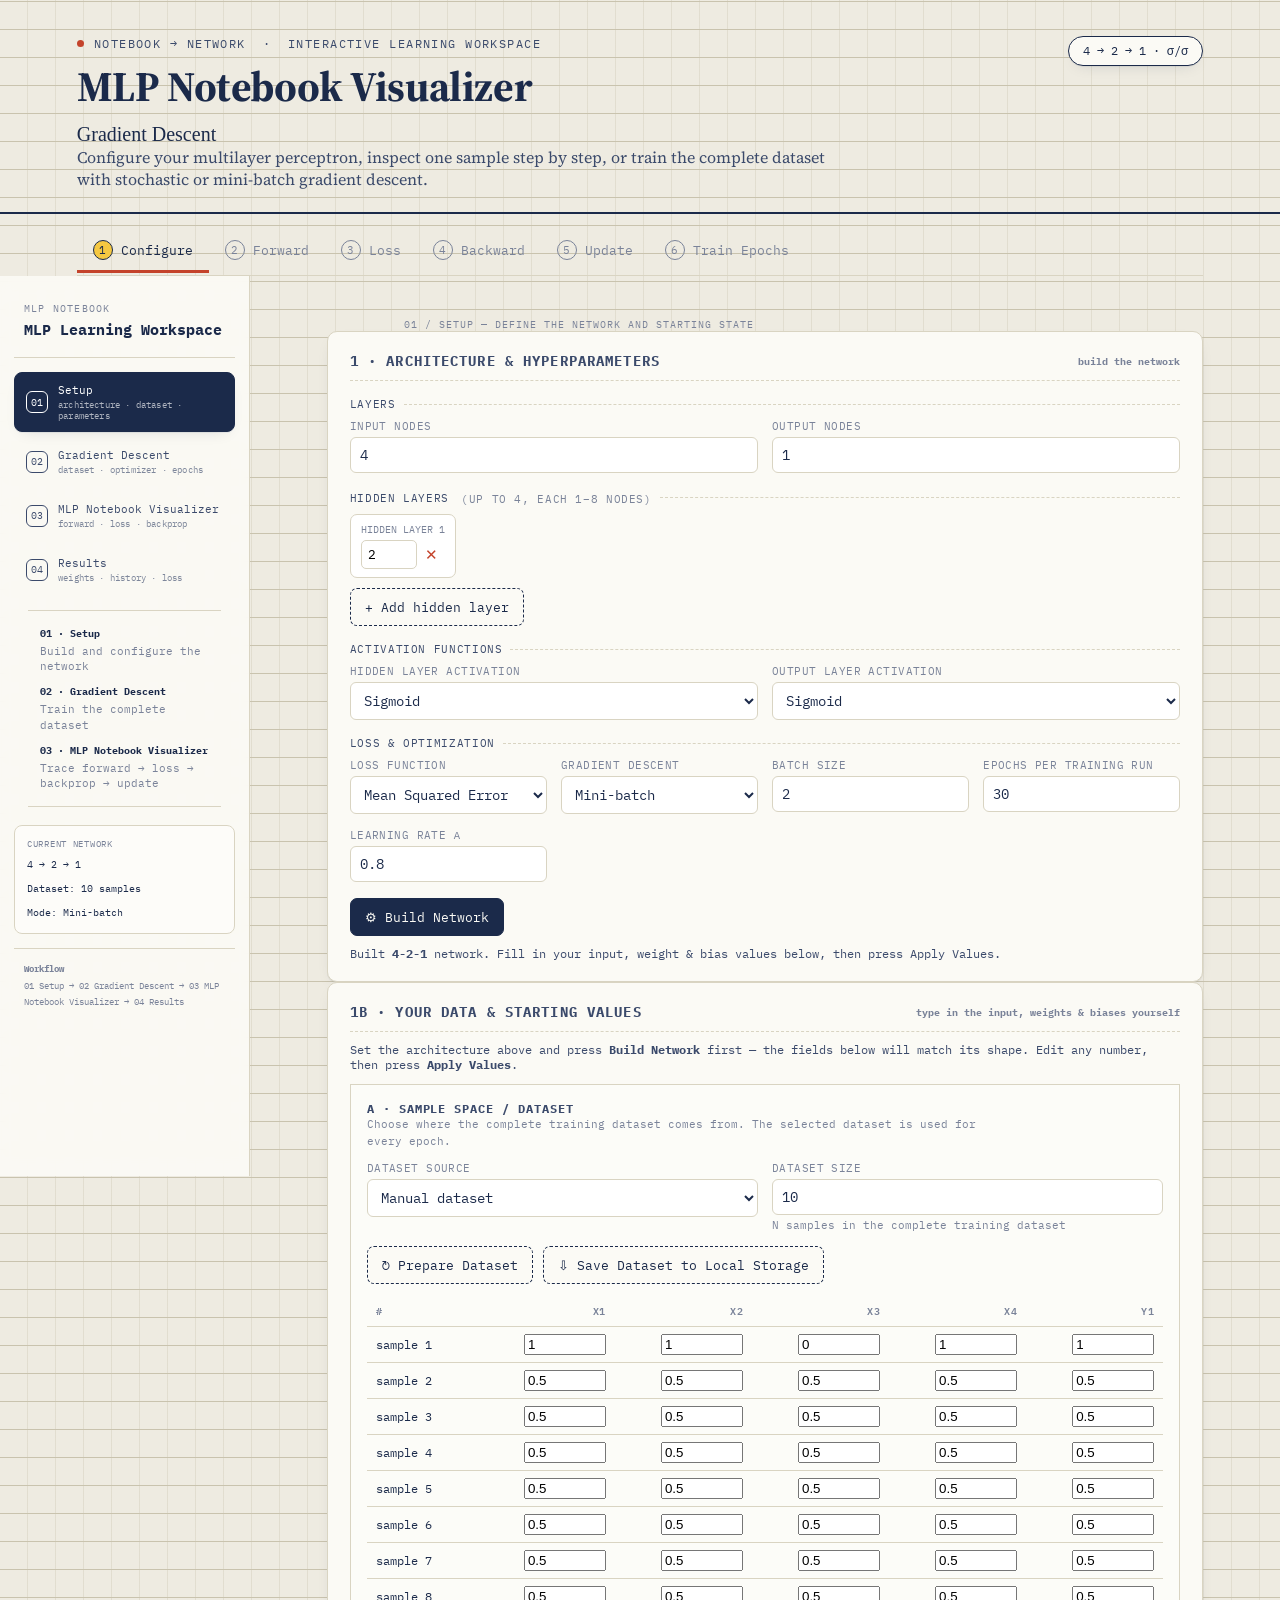
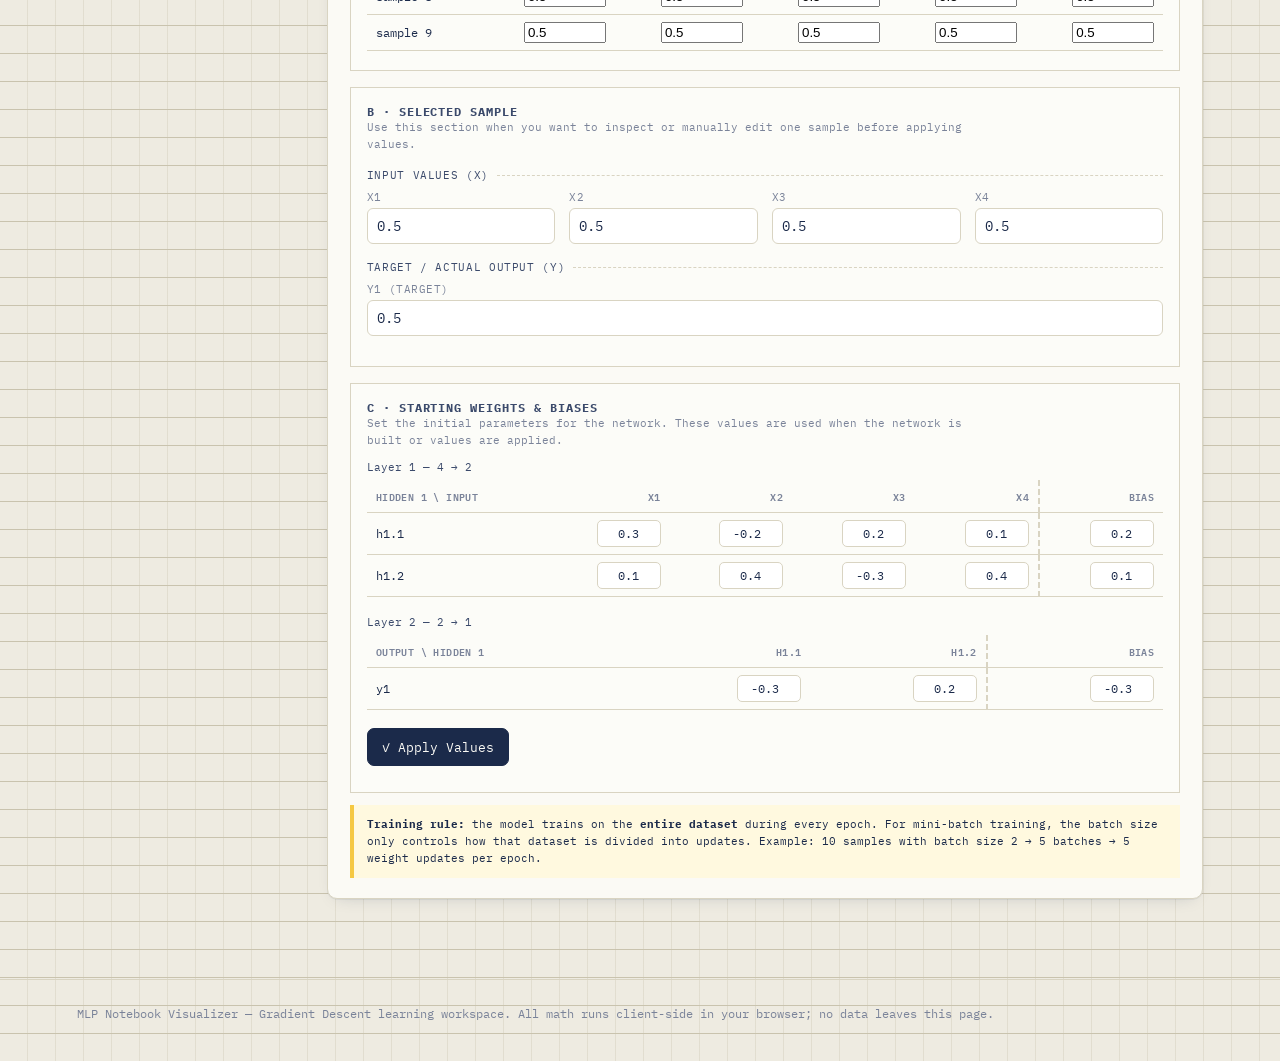
==== mlp_notebook_visualizer.html @ 07ab2605 "first commit" ====
<!DOCTYPE html>
<html lang="en">
<head>
<meta charset="UTF-8">
<meta name="viewport" content="width=device-width, initial-scale=1.0">
<title>MLP Notebook — Configurable Network Trainer</title>
<link rel="preconnect" href="https://fonts.googleapis.com">
<link href="https://fonts.googleapis.com/css2?family=IBM+Plex+Mono:wght@400;500;600;700&family=Source+Serif+4:opsz,wght@8..60,400;8..60,600;8..60,700&display=swap" rel="stylesheet">
<style>
  :root{
    --paper:#eeebe1;
    --paper-line:#c9c3ae;
    --ink:#1b2a4a;
    --ink-soft:#3b4a6b;
    --ink-faint:#7a8399;
    --card:#fbfaf5;
    --card-edge:#d9d4c2;
    --highlight:#f5c842;
    --highlight-ink:#4a3a08;
    --rust:#c4432b;
    --sage:#3f7455;
    --rule:#8fa3c7;
    --shadow: 0 1px 0 rgba(27,42,74,0.06), 0 6px 16px -10px rgba(27,42,74,0.25);
  }
  *{box-sizing:border-box;}
  /* ===== Organized workflow layout ===== */
  .workflow-block{border:1px solid var(--card-edge);background:rgba(255,255,255,.28);padding:16px;margin-top:16px;}
  .workflow-block:first-of-type{margin-top:12px;}
  .workflow-head{display:flex;align-items:flex-start;justify-content:space-between;gap:16px;margin-bottom:12px;}
  .workflow-title{font-family:'IBM Plex Mono',monospace;font-size:12px;font-weight:700;letter-spacing:.08em;text-transform:uppercase;color:var(--ink-soft);}
  .workflow-note{font-family:'IBM Plex Mono',monospace;font-size:11px;color:var(--ink-faint);line-height:1.5;max-width:620px;}
  .workflow-actions{display:flex;flex-wrap:wrap;gap:10px;align-items:center;margin-top:12px;}
  .dataset-summary{display:grid;grid-template-columns:repeat(3,minmax(0,1fr));gap:10px;margin-top:12px;}
  .dataset-stat{border:1px solid var(--card-edge);background:var(--card);padding:10px 12px;}
  .dataset-stat .label{font-family:'IBM Plex Mono',monospace;font-size:10px;text-transform:uppercase;letter-spacing:.06em;color:var(--ink-faint);}
  .dataset-stat .value{font-family:'IBM Plex Mono',monospace;font-size:15px;font-weight:700;margin-top:3px;}
  .training-callout{border-left:4px solid var(--highlight);background:#fff9df;padding:11px 13px;margin-top:12px;font-family:'IBM Plex Mono',monospace;font-size:11px;line-height:1.55;}
  .training-callout b{color:var(--ink);}
  .section-divider{height:1px;background:var(--card-edge);margin:16px 0;}
  /* ===== Senior workspace / sidebar navigation ===== */
  .app-shell{display:grid;grid-template-columns:250px minmax(0,1fr);min-height:calc(100vh - 150px);}
  .sidebar{position:sticky;top:0;height:100vh;max-height:100vh;overflow:auto;border-right:1px solid var(--card-edge);background:rgba(251,250,245,.94);backdrop-filter:blur(8px);padding:22px 14px;z-index:20;}
  .sidebar-brand{padding:4px 10px 18px;border-bottom:1px solid var(--card-edge);margin-bottom:14px;}
  .sidebar-brand .kicker{font-family:'IBM Plex Mono',monospace;font-size:10px;letter-spacing:.12em;text-transform:uppercase;color:var(--ink-faint);}
  .sidebar-brand strong{display:block;font-family:'IBM Plex Mono',monospace;font-size:15px;margin-top:5px;}
  .side-nav{display:flex;flex-direction:column;gap:5px;}
  .side-nav button{appearance:none;border:1px solid transparent;background:transparent;color:var(--ink-soft);width:100%;text-align:left;padding:10px 11px;border-radius:8px;cursor:pointer;font-family:'IBM Plex Mono',monospace;font-size:11px;display:flex;align-items:center;gap:10px;transition:.18s ease;}
  .side-nav button:hover{background:rgba(27,42,74,.05);color:var(--ink);}
  .side-nav button.active{background:var(--ink);color:#fff;border-color:var(--ink);box-shadow:var(--shadow);}
  .side-nav .nav-num{width:22px;height:22px;border:1px solid currentColor;border-radius:6px;display:grid;place-items:center;font-size:10px;flex:0 0 auto;}
  .side-nav .nav-copy{display:flex;flex-direction:column;gap:2px;}
  .side-nav .nav-copy small{font-size:9px;opacity:.65;letter-spacing:.02em;}
  .sidebar-status{margin-top:18px;padding:12px;border:1px solid var(--card-edge);background:rgba(255,255,255,.45);border-radius:8px;}
  .sidebar-status .status-title{font-family:'IBM Plex Mono',monospace;font-size:9px;text-transform:uppercase;letter-spacing:.08em;color:var(--ink-faint);}
  .sidebar-status .status-value{font-family:'IBM Plex Mono',monospace;font-size:10px;margin-top:8px;line-height:1.6;}
  .sidebar-flow{margin-top:14px;padding:12px 10px;border-top:1px solid var(--card-edge);font-family:'IBM Plex Mono',monospace;font-size:9px;line-height:1.8;color:var(--ink-faint);}
  .workspace{min-width:0;}
  .workspace main{max-width:none;}
  .view-panel{display:none;}
  .view-panel.active{display:block;}
  .view-title{padding:18px 6vw 0;font-family:'IBM Plex Mono',monospace;color:var(--ink-faint);font-size:10px;text-transform:uppercase;letter-spacing:.1em;}
  .mobile-nav{display:none;}
  @media(max-width:900px){
    .app-shell{display:block;min-height:0;}
    .sidebar{display:none;}
    .mobile-nav{display:flex;position:sticky;top:0;z-index:30;overflow-x:auto;gap:6px;padding:8px 12px;background:rgba(251,250,245,.96);border-bottom:1px solid var(--card-edge);backdrop-filter:blur(8px);}
    .mobile-nav button{white-space:nowrap;border:1px solid var(--card-edge);background:var(--card);padding:8px 11px;border-radius:999px;font-family:'IBM Plex Mono',monospace;font-size:10px;color:var(--ink-soft);}
    .mobile-nav button.active{background:var(--ink);color:#fff;border-color:var(--ink);}
  }
  @media(max-width:720px){.dataset-summary{grid-template-columns:1fr}.workflow-head{display:block}.workflow-note{margin-top:5px}}


  html,body{margin:0;padding:0;}
  body{
    background-color:var(--paper);
    background-image:
      repeating-linear-gradient(0deg, transparent, transparent 27px, var(--paper-line) 27px, var(--paper-line) 28px),
      repeating-linear-gradient(90deg, transparent, transparent 27px, rgba(201,195,174,0.35) 27px, rgba(201,195,174,0.35) 28px);
    color:var(--ink);
    font-family:'Source Serif 4', Georgia, serif;
    -webkit-font-smoothing:antialiased;
  }
  .mono{font-family:'IBM Plex Mono', ui-monospace, monospace;}
  a{color:inherit;}

  header.top{
    padding:36px 6vw 22px;
    border-bottom:2px solid var(--ink);
    position:relative;
  }
  header.top .eyebrow{
    font-family:'IBM Plex Mono', monospace;
    font-size:12px;
    letter-spacing:.12em;
    text-transform:uppercase;
    color:var(--ink-soft);
    display:flex; align-items:center; gap:10px;
  }
  header.top .eyebrow .dot{width:7px;height:7px;border-radius:50%;background:var(--rust);display:inline-block;}
  header.top h1{
    font-size:clamp(26px, 3.6vw, 42px);
    margin:6px 0 8px;
    font-weight:700;
    letter-spacing:-0.01em;
  }
  header.top h1 .arrow-anim{color:var(--rust);}
  header.top p.sub{
    margin:0; color:var(--ink-soft); font-size:16px; max-width:760px;
  }
  header.top .arch-tag{
    position:absolute; right:6vw; top:36px;
    font-family:'IBM Plex Mono', monospace;
    font-size:12px; color:var(--ink);
    background:var(--card);
    border:1.5px solid var(--ink);
    border-radius:999px;
    padding:6px 14px;
    box-shadow:var(--shadow);
  }
  @media (max-width: 900px){ header.top .arch-tag{ position:static; display:inline-block; margin-top:14px;} }

  .steps-wrap{ padding:16px 6vw 0; }
  .steps{
    display:flex; overflow-x:auto; gap:0; border-bottom:1px solid var(--card-edge);
    padding-bottom:2px;
  }
  .step{
    flex:0 0 auto;
    display:flex; align-items:center; gap:8px;
    padding:10px 16px;
    font-family:'IBM Plex Mono', monospace;
    font-size:12.5px; color:var(--ink-faint);
    border-bottom:3px solid transparent;
    white-space:nowrap;
    transition:all .25s ease;
  }
  .step .num{
    width:20px;height:20px;border-radius:50%;
    border:1.5px solid var(--ink-faint);
    display:flex;align-items:center;justify-content:center;
    font-size:11px;
  }
  .step.active{ color:var(--ink); border-bottom-color:var(--rust); }
  .step.active .num{ background:var(--highlight); border-color:var(--ink); color:var(--ink); }
  .step.done{ color:var(--sage); }
  .step.done .num{ border-color:var(--sage); color:var(--sage); }

  main{ padding:24px 6vw 80px; display:grid; gap:22px; }
  .row{ display:grid; gap:22px; }
  .row.cols-3{ grid-template-columns: 1.15fr 1fr 0.85fr; }
  .row.cols-2{ grid-template-columns: 1.3fr 1fr; }
  @media (max-width: 1100px){
    .row.cols-3, .row.cols-2{ grid-template-columns: 1fr; }
  }

  .card{
    background:var(--card);
    border:1px solid var(--card-edge);
    border-radius:10px;
    box-shadow:var(--shadow);
    padding:20px 22px;
  }
  .card h2{
    font-size:14px; margin:0 0 14px;
    text-transform:uppercase; letter-spacing:.08em;
    font-family:'IBM Plex Mono', monospace; color:var(--ink-soft);
    display:flex; align-items:center; justify-content:space-between;
    border-bottom:1px dashed var(--card-edge);
    padding-bottom:10px;
  }
  .card h2 .tag{ font-size:10px; color:var(--ink-faint); text-transform:none; letter-spacing:0;}

  .dash-grid{ display:grid; grid-template-columns:repeat(auto-fit,minmax(120px,1fr)); gap:14px; }
  .dash-cell{
    border:1px solid var(--card-edge); border-radius:8px; padding:12px 14px; background:#fff;
  }
  .dash-cell .label{ font-family:'IBM Plex Mono',monospace; font-size:10.5px; color:var(--ink-faint); text-transform:uppercase; letter-spacing:.06em;}
  .dash-cell .value{ font-family:'IBM Plex Mono',monospace; font-size:22px; font-weight:600; margin-top:4px; color:var(--ink); }
  .dash-cell.loss .value{ color:var(--rust); }
  .dash-cell.step .value{ color:var(--sage); }

  .controls{ display:flex; flex-wrap:wrap; gap:10px; align-items:center; }
  .inspect-controls{ display:grid; grid-template-columns:minmax(150px,1fr) repeat(4,minmax(0,auto)); gap:10px; align-items:end; }
  .inspect-control-group{ display:flex; flex-wrap:wrap; gap:8px; align-items:center; padding-top:4px; }
  .inspect-control-group.primary-actions{ border-top:1px solid var(--card-edge); margin-top:14px; padding-top:14px; }
  .inspect-control-group .action-separator{ width:1px; height:28px; background:var(--card-edge); margin:0 2px; }
  .inspect-control-group button{ min-height:40px; white-space:nowrap; }
  .inspect-control-group .next-action{ min-width:128px; }
  .inspect-control-group .full-action{ min-width:176px; }
  .inspect-control-group .reset-action{ min-width:96px; }
  .inspect-stage-note{ margin-top:10px; font-family:'IBM Plex Mono',monospace; font-size:10.5px; color:var(--ink-faint); line-height:1.6; }
  @media(max-width:900px){ .inspect-controls{grid-template-columns:1fr 1fr;} .inspect-controls .sample-field{grid-column:1/-1;} }
  @media(max-width:560px){ .inspect-controls{grid-template-columns:1fr;} .inspect-control-group{display:grid;grid-template-columns:1fr 1fr;width:100%;} .inspect-control-group .action-separator{display:none;} .inspect-control-group button{width:100%;} }
  button{
    font-family:'IBM Plex Mono', monospace;
    font-size:12.5px;
    padding:10px 14px;
    border-radius:7px;
    border:1.5px solid var(--ink);
    background:var(--card);
    color:var(--ink);
    cursor:pointer;
    transition: transform .12s ease, background .12s ease;
  }
  button:hover{ background:var(--ink); color:var(--card); }
  button:active{ transform:scale(0.96); }
  button.primary{ background:var(--ink); color:var(--card); }
  button.primary:hover{ background:var(--rust); border-color:var(--rust); color:#fff; }
  button.ghost{ border-style:dashed; }
  button.danger{ border-color:var(--rust); color:var(--rust); }
  button.danger:hover{ background:var(--rust); color:#fff; }
  button:focus-visible{ outline:3px solid var(--highlight); outline-offset:2px; }
  button:disabled{ opacity:.35; cursor:not-allowed; }

  .cfg-grid{ display:grid; grid-template-columns:repeat(auto-fit,minmax(170px,1fr)); gap:14px; margin-bottom:14px; }
  .cfg-field label{ display:block; font-family:'IBM Plex Mono',monospace; font-size:10.5px; color:var(--ink-faint); text-transform:uppercase; margin-bottom:4px; letter-spacing:.04em;}
  .cfg-field input, .cfg-field select{
    width:100%; font-family:'IBM Plex Mono',monospace; font-size:13.5px; padding:8px 9px;
    border:1.5px solid var(--card-edge); border-radius:6px; background:#fff; color:var(--ink);
  }
  .cfg-field input:focus, .cfg-field select:focus{ outline:2px solid var(--highlight); border-color:var(--ink); }
  .cfg-hint{ font-size:10.5px; color:var(--ink-faint); margin-top:3px; font-family:'IBM Plex Mono',monospace;}
  .cfg-section-label{ font-family:'IBM Plex Mono',monospace; font-size:10.5px; text-transform:uppercase; color:var(--ink-soft); margin:16px 0 8px; letter-spacing:.06em; display:flex; align-items:center; gap:8px;}
  .cfg-section-label:first-child{ margin-top:0; }
  .cfg-section-label::after{ content:""; flex:1; border-bottom:1px dashed var(--card-edge); }

  .param-layer{ margin-bottom:18px; }
  .param-layer-title{ font-family:'IBM Plex Mono',monospace; font-size:11px; color:var(--ink-soft); margin-bottom:6px; }
  .param-table input{
    width:64px; font-family:'IBM Plex Mono',monospace; font-size:11.5px; padding:5px 6px;
    border:1.5px solid var(--card-edge); border-radius:5px; background:#fff; color:var(--ink); text-align:right;
  }
  .param-table input:focus{ outline:2px solid var(--highlight); border-color:var(--ink); }
  .param-table th.bias-col, .param-table td.bias-col{ border-left:2px dashed var(--card-edge); }

  .hidden-layers-list{ display:flex; flex-wrap:wrap; gap:10px; align-items:flex-end; }
  .hl-row{ display:flex; flex-direction:column; gap:4px; background:#fff; border:1px solid var(--card-edge); border-radius:7px; padding:8px 10px; }
  .hl-row label{ font-family:'IBM Plex Mono',monospace; font-size:9.5px; color:var(--ink-faint); text-transform:uppercase; }
  .hl-row .hl-inline{ display:flex; align-items:center; gap:6px; }
  .hl-row input{ width:56px; font-family:'IBM Plex Mono',monospace; font-size:13px; padding:5px 6px; border:1px solid var(--card-edge); border-radius:5px; }
  .hl-remove{ border:none; background:transparent; color:var(--rust); cursor:pointer; font-size:15px; padding:0 2px; }
  .hl-add{ align-self:flex-start; }

  [data-hide-if-not="mini-batch"]{ display:none; }
  .gd-mini [data-hide-if-not="mini-batch"]{ display:block; }

  .diagram-wrap{ position:relative; }
  svg#netsvg{ width:100%; height:auto; display:block; }
  .node-circle{ fill:#fff; stroke:var(--ink); stroke-width:2; }
  .node-circle.hidden{ stroke:var(--ink-soft); }
  .node-circle.output{ stroke:var(--rust); stroke-width:2.4; }
  .node-label{ font-family:'IBM Plex Mono',monospace; font-weight:600; fill:var(--ink); text-anchor:middle; }
  .node-sub{ font-family:'IBM Plex Mono',monospace; font-size:9px; fill:var(--ink-soft); text-anchor:middle; }
  .layer-tag{ font-family:'IBM Plex Mono',monospace; font-size:10px; fill:var(--ink-faint); text-anchor:middle; text-transform:uppercase; letter-spacing:.05em; }
  .edge{ stroke:var(--ink-faint); stroke-width:1.2; fill:none; opacity:.55; }
  .edge-label{ font-family:'IBM Plex Mono',monospace; font-size:8.5px; fill:var(--ink-soft); }
  .edge-label-bg{ fill:var(--paper); opacity:.85; }
  .pulse-fwd{ stroke:var(--rust) !important; stroke-width:2.4 !important; stroke-dasharray:6 5; opacity:1 !important; animation: dashmove .6s linear infinite; }
  .pulse-back{ stroke:var(--sage) !important; stroke-width:2.4 !important; stroke-dasharray:6 5; opacity:1 !important; animation: dashmoveback .6s linear infinite; }
  @keyframes dashmove{ to{ stroke-dashoffset:-22; } }
  @keyframes dashmoveback{ to{ stroke-dashoffset:22; } }
  svg#netsvg g[id]{ transform-box: fill-box; transform-origin: center; }
  .node-flash{ animation: flash .9s ease; }
  @keyframes flash{
    0%{ filter:drop-shadow(0 0 0 var(--highlight)); transform:scale(1); }
    30%{ filter:drop-shadow(0 0 15px var(--highlight)); transform:scale(1.12); }
    100%{ filter:drop-shadow(0 0 0 transparent); transform:scale(1);} }
  .layer-status{
    font-family:'IBM Plex Mono', monospace; font-size:11.5px; color:var(--ink-soft);
    background:#fff; border:1px dashed var(--card-edge); border-radius:7px;
    padding:8px 12px; margin-bottom:14px; display:flex; align-items:center; gap:9px;
  }
  .layer-status.active{ color:var(--ink); border-color:var(--rust); }
  .layer-status::before{
    content:""; width:7px; height:7px; border-radius:50%; background:var(--ink-faint); flex:0 0 auto;
  }
  .layer-status.active::before{ background:var(--rust); animation: statusdot 1s ease-in-out infinite; }
  @keyframes statusdot{ 0%,100%{ opacity:.35; } 50%{ opacity:1; } }
  @media (prefers-reduced-motion: reduce){ .layer-status.active::before{ animation:none; } }

  .calc-log{
    font-family:'IBM Plex Mono', monospace; font-size:12px; line-height:1.6;
    max-height:440px; overflow-y:auto; padding-right:6px;
  }
  .calc-log .entry{ margin-bottom:16px; padding-bottom:14px; border-bottom:1px dashed var(--card-edge); }
  .calc-log .entry:last-child{ border-bottom:none; }
  .calc-log .entry .title{ color:var(--rust); font-weight:700; text-transform:uppercase; font-size:11px; letter-spacing:.06em; margin-bottom:6px; }
  .calc-log .entry .expl{ font-family:'Source Serif 4', serif; font-size:13px; color:var(--ink-soft); margin-bottom:6px; font-style:italic; }
  .calc-log .line{ white-space:pre-wrap; }
  .calc-log .result{ color:var(--sage); font-weight:700; margin-top:4px;}
  .calc-log::-webkit-scrollbar{ width:8px; }
  .calc-log::-webkit-scrollbar-thumb{ background:var(--card-edge); border-radius:4px; }

  table{ width:100%; border-collapse:collapse; font-family:'IBM Plex Mono',monospace; font-size:11.5px; }
  th,td{ text-align:right; padding:7px 9px; border-bottom:1px solid var(--card-edge); }
  th:first-child, td:first-child{ text-align:left; }
  th{ color:var(--ink-faint); font-weight:600; text-transform:uppercase; font-size:10px; letter-spacing:.04em; }
  td.pos{ color:var(--sage); }
  td.neg{ color:var(--rust); }
  .table-scroll{ overflow-x:auto; max-height:260px; overflow-y:auto; }
  details.layer-table{ border:1px solid var(--card-edge); border-radius:7px; margin-bottom:10px; background:#fff; }
  details.layer-table > summary{ cursor:pointer; padding:9px 12px; font-family:'IBM Plex Mono',monospace; font-size:11.5px; color:var(--ink-soft); list-style:none; }
  details.layer-table > summary::-webkit-details-marker{ display:none; }
  details.layer-table > summary::before{ content:"▸ "; color:var(--rust); }
  details.layer-table[open] > summary::before{ content:"▾ "; }

  .io-row{ display:flex; align-items:center; gap:10px; margin-bottom:8px; }
  .io-row .io-label{ font-family:'IBM Plex Mono',monospace; font-size:11px; color:var(--ink-soft); width:120px; flex:0 0 auto; }
  .io-row .io-bar-track{ flex:1; background:#e3e8f0; border-radius:6px; height:18px; overflow:hidden; position:relative; }
  .io-row .io-bar-fill{ height:100%; transition:width .4s ease; }
  .io-row .io-bar-fill.actual{ background:var(--sage); }
  .io-row .io-bar-fill.pred{ background:var(--rust); }
  .io-row .io-val{ font-family:'IBM Plex Mono',monospace; font-size:11px; color:var(--ink-faint); width:56px; text-align:right; flex:0 0 auto; }

  .chart-wrap svg{ width:100%; height:auto; display:block; }
  .chart-legend{ display:flex; gap:16px; font-family:'IBM Plex Mono',monospace; font-size:11px; margin-top:8px; flex-wrap:wrap; }
  .chart-legend .li{ display:flex; align-items:center; gap:6px; color:var(--ink-soft); }
  .chart-legend .sw{ width:14px; height:3px; display:inline-block; border-radius:2px; }

  .status-line{ font-family:'IBM Plex Mono',monospace; font-size:11.5px; color:var(--ink-soft); margin-top:10px; }
  .warn{ color:var(--rust); }


  .sidebar-feature-note{margin:16px 14px 0;padding:12px;border-top:1px solid var(--card-edge);border-bottom:1px solid var(--card-edge);display:grid;gap:4px;font-family:'IBM Plex Mono',monospace;font-size:10.5px;color:var(--ink-soft);}
  .sidebar-feature-note b{color:var(--ink);font-size:10px;margin-top:4px;}
  .sidebar-feature-note span{color:var(--ink-faint);line-height:1.45;margin-bottom:3px;}

  footer{ padding:26px 6vw 40px; color:var(--ink-faint); font-family:'IBM Plex Mono',monospace; font-size:11.5px; border-top:1px solid var(--card-edge); }

  @media (prefers-reduced-motion: reduce){
    .pulse-fwd,.pulse-back,.node-flash{ animation:none !important; }
  }
</style>
</head>
<body>

<header class="top">
  <div class="eyebrow"><span class="dot"></span> notebook → network &nbsp;·&nbsp; interactive learning workspace</div>
  <h1>MLP Notebook Visualizer</h1>
  <h2 style="margin:8px 0 0;font-size:20px;font-family:Georgia,serif;font-weight:500;">Gradient Descent</h2>
  <p class="sub">Configure your multilayer perceptron, inspect one sample step by step, or train the complete dataset with stochastic or mini-batch gradient descent.</p>
  <div class="arch-tag mono" id="archTag">3 → 4 → 3 → 2 · σ</div>
</header>

<div class="steps-wrap">
  <div class="steps" id="stepsBar"></div>
</div>

<div class="app-shell">
  <aside class="sidebar" aria-label="MLP workspace navigation">
    <div class="sidebar-brand"><div class="kicker">MLP Notebook</div><strong>MLP Learning Workspace</strong></div>
    <nav class="side-nav" id="sideNav">
      <button type="button" class="active" data-view="setup"><span class="nav-num">01</span><span class="nav-copy">Setup<small>architecture · dataset · parameters</small></span></button>
      <button type="button" data-view="train"><span class="nav-num">02</span><span class="nav-copy">Gradient Descent<small>dataset · optimizer · epochs</small></span></button>
      <button type="button" data-view="inspect"><span class="nav-num">03</span><span class="nav-copy">MLP Notebook Visualizer<small>forward · loss · backprop</small></span></button>
      <button type="button" data-view="results"><span class="nav-num">04</span><span class="nav-copy">Results<small>weights · history · loss</small></span></button>
    </nav>
    <div class="sidebar-feature-note"><b>01 · Setup</b><span>Build and configure the network</span><b>02 · Gradient Descent</b><span>Train the complete dataset</span><b>03 · MLP Notebook Visualizer</b><span>Trace forward → loss → backprop → update</span></div>
    <div class="sidebar-status">
      <div class="status-title">Current network</div>
      <div class="status-value" id="sidebarNetwork">4 → 2 → 1</div>
      <div class="status-value" id="sidebarDataset">Dataset: 0 samples</div>
      <div class="status-value" id="sidebarMode">Mode: Mini-batch · batch 2</div>
    </div>
    <div class="sidebar-flow"><b>Workflow</b><br>01 Setup → 02 Gradient Descent → 03 MLP Notebook Visualizer → 04 Results</div>
  </aside>
  <div class="workspace">
    <nav class="mobile-nav" id="mobileNav" aria-label="Workspace navigation">
      <button type="button" class="active" data-view="setup">01 Setup</button>
      <button type="button" data-view="train">02 Gradient Descent</button>
      <button type="button" data-view="inspect">03 MLP Notebook Visualizer</button>
      <button type="button" data-view="results">04 Results</button>
    </nav>
    <main>

  <div class="view-panel active" data-panel="setup">
  <div class="view-title">01 / Setup — define the network and starting state</div>

  <!-- Architecture & Hyperparameters -->
  <section class="card">
    <h2>1 · Architecture &amp; Hyperparameters <span class="tag">build the network</span></h2>

    <div class="cfg-section-label">Layers</div>
    <div class="cfg-grid">
      <div class="cfg-field">
        <label for="cfgInputs">Input nodes</label>
        <input type="number" id="cfgInputs" min="1" max="8" value="4">
      </div>
      <div class="cfg-field">
        <label for="cfgOutputs">Output nodes</label>
        <input type="number" id="cfgOutputs" min="1" max="6" value="1">
      </div>
    </div>
    <div class="cfg-section-label">Hidden layers <span class="mono cfg-hint" style="margin-left:4px;">(up to 4, each 1–8 nodes)</span></div>
    <div class="hidden-layers-list" id="hiddenLayersList"></div>
    <div style="margin-top:10px;"><button class="ghost hl-add" id="btnAddHidden" type="button">+ Add hidden layer</button></div>

    <div class="cfg-section-label">Activation functions</div>
    <div class="cfg-grid">
      <div class="cfg-field">
        <label for="cfgHiddenAct">Hidden layer activation</label>
        <select id="cfgHiddenAct">
          <option value="sigmoid">Sigmoid</option>
          <option value="relu">ReLU</option>
        </select>
      </div>
      <div class="cfg-field">
        <label for="cfgOutputAct">Output layer activation</label>
        <select id="cfgOutputAct">
          <option value="sigmoid">Sigmoid</option>
          <option value="softmax">Softmax</option>
          <option value="relu">ReLU</option>
        </select>
      </div>
    </div>

    <div class="cfg-section-label">Loss &amp; optimization</div>
    <div class="cfg-grid">
      <div class="cfg-field">
        <label for="cfgLoss">Loss function</label>
        <select id="cfgLoss">
          <option value="diff">Actual − Predicted</option>
          <option value="mae">Mean Absolute Error</option>
          <option value="mse" selected>Mean Squared Error</option>
        </select>
      </div>
      <div class="cfg-field">
        <label for="cfgGd">Gradient descent</label>
        <select id="cfgGd">
          <option value="stochastic">Stochastic (1 sample / update)</option>
          <option value="mini-batch" selected>Mini-batch</option>
        </select>
      </div>
      <div class="cfg-field" data-hide-if-not="mini-batch">
        <label for="cfgBatch">Batch size</label>
        <input type="number" id="cfgBatch" min="1" max="40" value="2">
      </div>
      <div class="cfg-field">
        <label for="cfgEpochs">Epochs per training run</label>
        <input type="number" id="cfgEpochs" min="1" max="300" value="30">
      </div>
      <div class="cfg-field">
        <label for="cfgLr">Learning rate α</label>
        <input type="number" id="cfgLr" min="0.001" max="2" step="0.01" value="0.8">
      </div>
    </div>

    <div class="controls" style="margin-top:16px;">
      <button class="primary" id="btnBuild" type="button">⚙ Build Network</button>
    </div>
    <div class="status-line" id="cfgStatus"></div>
  </section>

  <!-- Manual input / weight / bias entry -->
  <section class="card">
    <h2>1b · Your Data &amp; Starting Values <span class="tag">type in the input, weights &amp; biases yourself</span></h2>
    <p class="mono status-line" style="margin-top:-4px;">Set the architecture above and press <b>Build Network</b> first — the fields below will match its shape. Edit any number, then press <b>Apply Values</b>.</p>

    <div class="workflow-block">
      <div class="workflow-head">
        <div>
          <div class="workflow-title">A · Sample Space / Dataset</div>
          <div class="workflow-note">Choose where the complete training dataset comes from. The selected dataset is used for every epoch.</div>
        </div>
      </div>
      <div class="cfg-grid">
        <div class="cfg-field"><label for="cfgDatasetSource">Dataset source</label><select id="cfgDatasetSource"><option value="manual" selected>Manual dataset</option><option value="random">Auto-created random dataset</option><option value="localStorage">Fetch from local storage</option></select></div>
        <div class="cfg-field"><label for="cfgDatasetSize">Dataset size</label><input type="number" id="cfgDatasetSize" min="1" max="500" value="10"><div class="cfg-hint">N samples in the complete training dataset</div></div>
      </div>
      <div class="workflow-actions"><button class="ghost" id="btnGenerateDataset" type="button">↻ Prepare Dataset</button><button class="ghost" id="btnSaveDataset" type="button">⇩ Save Dataset to Local Storage</button></div>
      <div class="status-line" id="datasetStatus"></div>
      <div id="datasetEditor"></div>
    </div>

    <div class="workflow-block">
      <div class="workflow-head">
        <div>
          <div class="workflow-title">B · Selected Sample</div>
          <div class="workflow-note">Use this section when you want to inspect or manually edit one sample before applying values.</div>
        </div>
      </div>
      <div class="cfg-section-label">Input values (x)</div>
      <div class="cfg-grid" id="xInputsGrid"></div>
      <div class="cfg-section-label">Target / actual output (y)</div>
      <div class="cfg-grid" id="yInputsGrid"></div>
    </div>

    <div class="workflow-block">
      <div class="workflow-head">
        <div>
          <div class="workflow-title">C · Starting Weights &amp; Biases</div>
          <div class="workflow-note">Set the initial parameters for the network. These values are used when the network is built or values are applied.</div>
        </div>
      </div>
      <div id="paramInputs"></div>
      <div class="workflow-actions"><button class="primary" id="btnApplyValues" type="button">✓ Apply Values</button></div>
      <div class="status-line" id="valuesStatus"></div>
    </div>

    <div class="training-callout"><b>Training rule:</b> the model trains on the <b>entire dataset</b> during every epoch. For mini-batch training, the batch size only controls how that dataset is divided into updates. Example: 10 samples with batch size 2 → 5 batches → 5 weight updates per epoch.</div>
  </section>
  </div><!-- /setup -->

  <div class="view-panel" data-panel="train">
  <div class="view-title">02 / Gradient Descent — run epochs and monitor optimization</div>

  <!-- Dashboard -->
  <section class="card">
    <h2>Training Dashboard <span class="tag">state at a glance</span></h2>
    <div class="dash-grid" id="dashGrid"></div>
  </section>

  <!-- Training controls -->
  <section class="card">
    <h2>2 · Train <span class="tag">run the optimizer</span></h2>
    <div class="training-callout" style="margin-top:0;margin-bottom:14px;"><b>▶ Train</b> runs the configured number of epochs automatically. <b>Step 1 Epoch</b> runs exactly one epoch so you can inspect the result. <b>Stop</b> safely stops an active run, and <b>Reset</b> restores the starting weights and clears training history.</div>
    <div class="workflow-actions">
      <button class="primary" id="btnTrain" type="button">▶ Train (run epochs)</button>
      <button class="ghost" id="btnStepEpoch" type="button">Step 1 Epoch →</button>
      <button class="danger" id="btnStop" type="button" disabled>■ Stop</button>
      <button class="ghost" id="btnResetTraining" type="button">⟲ Reset weights &amp; history</button>
    </div>
    <div class="status-line" id="trainStatus">Idle — build a network above, then press Train.</div>
  </section>
  </div><!-- /train -->

  <div class="view-panel" data-panel="inspect">
  <div class="view-title">03 / MLP Notebook Visualizer — trace one sample through the network</div>

  <!-- Inspect single sample -->
  <section class="card">
    <h2>MLP Notebook Visualizer <span class="tag">worked-out forward &amp; backward pass</span></h2>
    <div class="inspect-controls">
      <div class="cfg-field sample-field">
        <label for="sampleSelect">Inspection sample</label>
        <select id="sampleSelect"></select>
      </div>
    </div>
    <div class="inspect-control-group" style="margin-top:12px;">
      <button id="btnForward" type="button">① Forward Propagation</button>
      <button id="btnLoss" type="button">② Compute Loss</button>
      <button id="btnBackprop" type="button">③ Backpropagation</button>
      <button id="btnApplySample" type="button">④ Apply Update</button>
    </div>
    <div class="inspect-control-group primary-actions">
      <button id="btnNextStep" class="ghost next-action" type="button">Next Step →</button>
      <button id="btnRunFullStep" class="primary full-action" type="button">▶ Run Full Training Step</button>
      <span class="action-separator" aria-hidden="true"></span>
      <button id="btnResetInspect" class="ghost reset-action" type="button">⟲ Reset</button>
    </div>
    <div class="inspect-stage-note" id="inspectStageNote">Step 0 · Ready — choose a sample, then use Next Step to walk through the complete training step.</div>
  </section>

  <!-- Diagram + Calc panel -->
  <section class="row cols-2">
    <div class="card diagram-wrap">
      <h2>Network Visualization <span class="tag">layer by layer</span></h2>
      <div class="layer-status" id="layerStatus">Idle — press a control to watch it propagate layer by layer</div>
      <svg id="netsvg" viewBox="0 0 700 340" xmlns="http://www.w3.org/2000/svg" xmlns:xlink="http://www.w3.org/1999/xlink"></svg>
    </div>
    <div class="card">
      <h2>Calculation Details <span class="tag">latest first</span></h2>
      <div class="calc-log" id="calcLog"></div>
    </div>
  </section>

  <!-- Actual vs predicted -->
  <section class="row cols-2">
    <div class="card">
      <h2>Actual vs Predicted <span class="tag" id="sampleTag"></span></h2>
      <div id="ioBars"></div>
    </div>
    <div class="card">
      <h2>Loss for this sample</h2>
      <div class="dash-grid" style="grid-template-columns:1fr 1fr;">
        <div class="dash-cell loss"><div class="label" id="lossFnLabel">Loss</div><div class="value" id="sampleLossCard">—</div></div>
        <div class="dash-cell step"><div class="label">Output error signal (mean)</div><div class="value" id="sampleErrCard">—</div></div>
      </div>
      <div class="mono status-line" id="lossFormulaNote"></div>
    </div>
  </section>
  </div><!-- /inspect -->

  <div class="view-panel" data-panel="results">
  <div class="view-title">04 / Results — inspect learned parameters and training history</div>

  <!-- Weight / bias tables -->
  <section class="card">
    <h2>Weights &amp; Biases <span class="tag">by layer, current values</span></h2>
    <div id="weightTables"></div>
  </section>

  <!-- Loss chart -->
  <section class="card">
    <h2>Loss over Epochs <span class="tag">training history</span></h2>
    <div class="chart-wrap">
      <svg id="lossChart" viewBox="0 0 400 220"></svg>
    </div>
    <div class="chart-legend">
      <span class="li"><span class="sw" style="background:#c4432b"></span>epoch loss (avg over dataset)</span>
    </div>
  </section>

  <!-- Epoch-by-epoch history table -->
  <section class="card">
    <h2>Epoch History <span class="tag">every epoch, in order</span></h2>
    <div class="table-scroll" style="max-height:340px;">
      <table id="historyTable">
        <thead><tr id="historyTableHead"></tr></thead>
        <tbody id="historyTableBody"></tbody>
      </table>
    </div>
    <div class="status-line" id="historyEmptyNote">No epochs run yet — press Train or Step 1 Epoch above.</div>
  </section>
  </div><!-- /results -->

</main>
  </div>
</div>

<footer>MLP Notebook Visualizer — Gradient Descent learning workspace. All math runs client-side in your browser; no data leaves this page.</footer>

<script>
(function(){
  /* ===== Workspace navigation ===== */
  const viewButtons = Array.from(document.querySelectorAll('[data-view]'));
  const viewPanels = Array.from(document.querySelectorAll('[data-panel]'));
  function activateView(view){
    viewPanels.forEach(panel => panel.classList.toggle('active', panel.dataset.panel === view));
    viewButtons.forEach(btn => btn.classList.toggle('active', btn.dataset.view === view));
    const target = document.querySelector(`[data-panel="${view}"]`);
    if(target) window.scrollTo({top:0, behavior:'smooth'});
  }
  viewButtons.forEach(btn => btn.addEventListener('click', ()=>activateView(btn.dataset.view)));


  /* ============ Math helpers ============ */
  function randRange(a,b){ return a + Math.random()*(b-a); }
  function sigmoid(z){ return 1/(1+Math.exp(-z)); }
  function reluFn(z){ return Math.max(0,z); }
  function softmaxVec(zs){
    const m = Math.max(...zs);
    const exps = zs.map(z => Math.exp(z-m));
    const s = exps.reduce((a,b)=>a+b,0) || 1;
    return exps.map(e => e/s);
  }
  function activate(zs, type){
    if(type==='softmax') return softmaxVec(zs);
    if(type==='relu') return zs.map(reluFn);
    return zs.map(sigmoid);
  }
  function activDeriv(type, a, z){
    if(type==='relu') return z>0 ? 1 : 0;
    return a*(1-a); // sigmoid, and softmax (simplified elementwise approximation)
  }
  function shuffleIdx(n){
    const a = Array.from({length:n}, (_,i)=>i);
    for(let i=a.length-1;i>0;i--){ const j = Math.floor(Math.random()*(i+1)); [a[i],a[j]]=[a[j],a[i]]; }
    return a;
  }
  function sleep(ms){ return new Promise(r=>setTimeout(r,ms)); }
  function fmt(n, d){ return (typeof n === 'number' && isFinite(n)) ? n.toFixed(d===undefined?4:d) : '—'; }

  /* ============ Config & state ============ */
  let cfg = {
    // Default MLP Notebook Visualizer configuration: 4 → 2 → 1
    numInputs: 4, hidden: [2], numOutputs: 1,
    hiddenAct: 'sigmoid', outputAct: 'sigmoid',
    lossFn: 'mse', gdType: 'mini-batch', batchSize: 2,
    epochs: 30, lr: 0.8
  };
  let net = null;         // { layerSizes, weights, biases }
  let dataset = [];       // [{x:[...], y:[...]}]
  let history = [];       // [{epoch, loss}]
  let epochsRun = 0;
  let training = false;
  let stopRequested = false;
  let inspect = null;     // { idx, activations, zsAll, deltas, loss, baseError, pred }
  let inspectStage = 0;   // 0 ready, 1 forward, 2 loss, 3 backprop, 4 update

  const LOSS_LABEL = { diff:'Actual − Predicted', mae:'Mean Absolute Error', mse:'Mean Squared Error' };
  const LOSS_NOTE = {
    diff: 'Loss = mean(y minus predicted). A raw, signed gap — the simplest possible error signal.',
    mae: 'Loss = mean(|y minus predicted|). Gradient uses the sign of the gap, so every mistake pulls weights by the same size step regardless of magnitude.',
    mse: 'Loss = mean((y minus predicted) squared). Gradient uses the gap directly, so bigger mistakes pull weights harder — the classic choice for regression.'
  };

  /* ============ Steps bar ============ */
  const STEPS = ['Configure','Forward','Loss','Backward','Update','Train Epochs'];
  let stepDone = new Set();
  function renderSteps(active){
    const bar = document.getElementById('stepsBar');
    bar.innerHTML = STEPS.map((s,i)=>{
      const cls = i===active ? 'active' : (stepDone.has(i) ? 'done' : '');
      return `<div class="step ${cls}"><span class="num">${i+1}</span>${s}</div>`;
    }).join('');
  }
  function markStep(i){ stepDone.add(i); renderSteps(i); }

  /* ============ Network construction (values typed in by the user) ============ */
  function defaultWeight(layer, i, j){
    // Classic 4 → 2 → 1 inspection defaults. Other architectures fall back to 0.10.
    const preset = {
      '0:0:0':0.3, '0:0:1':-0.2, '0:0:2':0.2, '0:0:3':0.1,
      '0:1:0':0.1, '0:1:1':0.4, '0:1:2':-0.3, '0:1:3':0.4,
      '1:0:0':-0.3, '1:0:1':0.2
    };
    return Object.prototype.hasOwnProperty.call(preset, `${layer}:${i}:${j}`) ? preset[`${layer}:${i}:${j}`] : 0.10;
  }
  function defaultBias(layer, i){
    const preset = {'0:0':0.2, '0:1':0.1, '1:0':-0.3};
    return Object.prototype.hasOwnProperty.call(preset, `${layer}:${i}`) ? preset[`${layer}:${i}`] : 0;
  }
  function defaultX(i){ return [1,1,0,1][i] ?? 0.5; }
  function defaultY(i){ return i===0 ? 1 : 0.5; }

  // Builds empty/default-filled input fields (x, y, weights, biases) that match
  // the current architecture in cfg. Called whenever the architecture changes.
  function renderParamInputs(){
    const sizes = [cfg.numInputs, ...cfg.hidden, cfg.numOutputs];

    const xGrid = document.getElementById('xInputsGrid');
    xGrid.innerHTML = Array.from({length:cfg.numInputs}, (_,i)=>`
      <div class="cfg-field">
        <label for="xin_${i}">x${i+1}</label>
        <input type="number" step="any" id="xin_${i}" data-x-idx="${i}" value="${defaultX()}">
      </div>`).join('');

    const yGrid = document.getElementById('yInputsGrid');
    yGrid.innerHTML = Array.from({length:cfg.numOutputs}, (_,i)=>`
      <div class="cfg-field">
        <label for="yin_${i}">y${i+1} (target)</label>
        <input type="number" step="any" id="yin_${i}" data-y-idx="${i}" value="${defaultY()}">
      </div>`).join('');

    const paramWrap = document.getElementById('paramInputs');
    let html = '';
    for(let k=0;k<sizes.length-1;k++){
      const from = sizes[k], to = sizes[k+1];
      const fromLabel = k===0 ? 'x' : 'h'+k+'.';
      const toLabel = (k===sizes.length-2) ? 'y' : 'h'+(k+1)+'.';
      let head = `<th>${toLabel==='y'?'output':'hidden '+(k+1)} \\ ${fromLabel==='x'?'input':'hidden '+k}</th>`;
      for(let j=0;j<from;j++) head += `<th>${fromLabel}${j+1}</th>`;
      head += `<th class="bias-col">bias</th>`;
      let rows = '';
      for(let i=0;i<to;i++){
        let cells = `<td>${toLabel}${i+1}</td>`;
        for(let j=0;j<from;j++){
          cells += `<td><input type="number" step="any" data-w-layer="${k}" data-w-i="${i}" data-w-j="${j}" value="${defaultWeight(k,i,j)}"></td>`;
        }
        cells += `<td class="bias-col"><input type="number" step="any" data-b-layer="${k}" data-b-i="${i}" value="${defaultBias(k,i)}"></td>`;
        rows += `<tr>${cells}</tr>`;
      }
      html += `
        <div class="param-layer">
          <div class="param-layer-title">Layer ${k+1} — ${from} → ${to}</div>
          <div class="table-scroll">
            <table class="param-table"><thead><tr>${head}</tr></thead><tbody>${rows}</tbody></table>
          </div>
        </div>`;
    }
    paramWrap.innerHTML = html;
  }

  function randomSample(){
    return { x:Array.from({length:cfg.numInputs},()=>Math.random()), y:Array.from({length:cfg.numOutputs},()=>Math.random()) };
  }

  function renderDatasetEditor(){
    const wrap=document.getElementById('datasetEditor'); if(!wrap) return;
    const n=Math.max(1,Math.min(500,parseInt(document.getElementById('cfgDatasetSize').value,10)||10));
    document.getElementById('cfgDatasetSize').value=n;
    let h='<div class="table-scroll" style="max-height:360px"><table><thead><tr><th>#</th>';
    for(let i=0;i<cfg.numInputs;i++) h+=`<th>x${i+1}</th>`;
    for(let i=0;i<cfg.numOutputs;i++) h+=`<th>y${i+1}</th>`;
    h+='</tr></thead><tbody>';
    for(let r=0;r<n;r++){ h+=`<tr><td>sample ${r+1}</td>`; for(let i=0;i<cfg.numInputs;i++){ const xv=(r===0 ? defaultX(i) : 0.5); h+=`<td><input type="number" step="any" data-ds-row="${r}" data-ds-x="${i}" value="${xv}" style="width:82px"></td>`; } for(let i=0;i<cfg.numOutputs;i++){ const yv=(r===0 ? defaultY(i) : 0.5); h+=`<td><input type="number" step="any" data-ds-row="${r}" data-ds-y="${i}" value="${yv}" style="width:82px"></td>`; } h+='</tr>'; }
    wrap.innerHTML=h+'</tbody></table></div>';
  }

  function readDatasetFromEditor(){
    const n=Math.max(1,Math.min(500,parseInt(document.getElementById('cfgDatasetSize').value,10)||1)); const data=[];
    for(let r=0;r<n;r++){
      const x=Array.from({length:cfg.numInputs},(_,i)=>parseFloat(document.querySelector(`[data-ds-row="${r}"][data-ds-x="${i}"]`)?.value)||0);
      const y=Array.from({length:cfg.numOutputs},(_,i)=>parseFloat(document.querySelector(`[data-ds-row="${r}"][data-ds-y="${i}"]`)?.value)||0);
      data.push({x,y});
    } return data;
  }

  function fillDatasetEditor(data){
    const safe=Array.isArray(data)?data:[]; document.getElementById('cfgDatasetSize').value=Math.max(1,Math.min(500,safe.length||1)); renderDatasetEditor();
    safe.forEach((row,r)=>{ (row.x||[]).slice(0,cfg.numInputs).forEach((v,i)=>{const e=document.querySelector(`[data-ds-row="${r}"][data-ds-x="${i}"]`);if(e)e.value=v;}); (row.y||[]).slice(0,cfg.numOutputs).forEach((v,i)=>{const e=document.querySelector(`[data-ds-row="${r}"][data-ds-y="${i}"]`);if(e)e.value=v;}); });
  }

  function prepareDataset(){
    const source=document.getElementById('cfgDatasetSource').value; const n=Math.max(1,Math.min(500,parseInt(document.getElementById('cfgDatasetSize').value,10)||10));
    if(source==='random'){ const data=Array.from({length:n},randomSample); fillDatasetEditor(data); document.getElementById('datasetStatus').textContent=`Generated ${data.length} random samples.`; }
    else if(source==='localStorage'){ try{ const data=JSON.parse(localStorage.getItem('mlp_dataset')||'null'); if(!Array.isArray(data)||!data.length) throw new Error('No saved dataset found.'); fillDatasetEditor(data); document.getElementById('datasetStatus').textContent=`Loaded ${data.length} samples from local storage.`; } catch(err){ document.getElementById('datasetStatus').textContent=`Local storage load failed: ${err.message}`; } }
    else { document.getElementById('cfgDatasetSize').value=n; renderDatasetEditor(); document.getElementById('datasetStatus').textContent=`Manual dataset ready — enter ${n} sample(s).`; }
  }

  function saveDatasetToLocalStorage(){ const data=readDatasetFromEditor(); localStorage.setItem('mlp_dataset',JSON.stringify(data)); document.getElementById('datasetStatus').textContent=`Saved ${data.length} samples to local storage.`; }

  function readSampleFromUI(){ return readDatasetFromEditor(); }

  function buildNetwork(c){
    const sizes = [c.numInputs, ...c.hidden, c.numOutputs];
    const weights = [], biases = [];
    for(let k=0;k<sizes.length-1;k++){
      const from = sizes[k], to = sizes[k+1];
      const W = []; for(let i=0;i<to;i++){
        const row = [];
        for(let j=0;j<from;j++){
          const el = document.querySelector(`[data-w-layer="${k}"][data-w-i="${i}"][data-w-j="${j}"]`);
          row.push(el ? (parseFloat(el.value) || 0) : defaultWeight());
        }
        W.push(row);
      }
      const B = []; for(let i=0;i<to;i++){
        const el = document.querySelector(`[data-b-layer="${k}"][data-b-i="${i}"]`);
        B.push(el ? (parseFloat(el.value) || 0) : defaultBias());
      }
      weights.push(W); biases.push(B);
    }
    return { layerSizes: sizes, weights, biases };
  }

  /* ============ Forward / Backward / Grad ============ */
  function forwardPass(net, c, x){
    const activations = [x.slice()];
    const zsAll = [null];
    let a = x.slice();
    const L = net.weights.length;
    for(let k=0;k<L;k++){
      const W = net.weights[k], B = net.biases[k];
      const to = W.length;
      const z = [];
      for(let i=0;i<to;i++){
        let sum = B[i];
        for(let j=0;j<W[i].length;j++) sum += W[i][j]*a[j];
        z.push(sum);
      }
      const actType = (k===L-1) ? c.outputAct : c.hiddenAct;
      const aNext = activate(z, actType);
      zsAll.push(z);
      activations.push(aNext);
      a = aNext;
    }
    return { activations, zsAll };
  }

  function lossAndBaseError(y, pred, lossFn){
    const n = y.length;
    let baseError = [], loss = 0;
    if(lossFn==='mae'){
      baseError = y.map((yi,i)=>Math.sign(yi-pred[i]));
      loss = y.reduce((s,yi,i)=>s+Math.abs(yi-pred[i]),0)/n;
    } else if(lossFn==='mse'){
      baseError = y.map((yi,i)=>(yi-pred[i]));
      loss = y.reduce((s,yi,i)=>s+(yi-pred[i])*(yi-pred[i]),0)/n;
    } else {
      baseError = y.map((yi,i)=>(yi-pred[i]));
      loss = y.reduce((s,yi,i)=>s+(yi-pred[i]),0)/n;
    }
    return { baseError, loss };
  }

  function backwardPass(net, c, activations, zsAll, y){
    const L = net.weights.length;
    const pred = activations[L];
    const { baseError, loss } = lossAndBaseError(y, pred, c.lossFn);
    const deltas = new Array(L);
    const outDelta = pred.map((p,i)=> baseError[i]*activDeriv(c.outputAct, p, zsAll[L][i]));
    deltas[L-1] = outDelta;
    for(let k=L-2;k>=0;k--){
      const a = activations[k+1], z = zsAll[k+1];
      const nextW = net.weights[k+1], nextDelta = deltas[k+1];
      const size = a.length;
      const d = [];
      for(let i=0;i<size;i++){
        let sum = 0;
        for(let j=0;j<nextDelta.length;j++) sum += nextW[j][i]*nextDelta[j];
        d.push(sum*activDeriv(c.hiddenAct, a[i], z[i]));
      }
      deltas[k] = d;
    }
    return { deltas, loss, pred, baseError };
  }

  function computeGrads(net, activations, deltas){
    const L = net.weights.length;
    const dW = [], dB = [];
    for(let k=0;k<L;k++){
      const from = activations[k], delta = deltas[k];
      const W = net.weights[k];
      const gW = []; for(let i=0;i<W.length;i++){ const row=[]; for(let j=0;j<W[i].length;j++) row.push(delta[i]*from[j]); gW.push(row); }
      dW.push(gW); dB.push(delta.slice());
    }
    return { dW, dB };
  }

  function zeroLikeW(net){ return net.weights.map(W=>W.map(row=>row.map(()=>0))); }
  function zeroLikeB(net){ return net.biases.map(B=>B.map(()=>0)); }
  function addInPlaceW(acc,g){ for(let k=0;k<acc.length;k++) for(let i=0;i<acc[k].length;i++) for(let j=0;j<acc[k][i].length;j++) acc[k][i][j]+=g[k][i][j]; }
  function addInPlaceB(acc,g){ for(let k=0;k<acc.length;k++) for(let i=0;i<acc[k].length;i++) acc[k][i]+=g[k][i]; }
  function applyGrads(net, c, sumW, sumB, count){
    const lr = c.lr;
    for(let k=0;k<net.weights.length;k++){
      for(let i=0;i<net.weights[k].length;i++){
        for(let j=0;j<net.weights[k][i].length;j++) net.weights[k][i][j] += lr*(sumW[k][i][j]/count);
        net.biases[k][i] += lr*(sumB[k][i]/count);
      }
    }
  }

  function trainOneEpoch(net, c, dataset){
    let totalLoss = 0, count = 0;
    const order = shuffleIdx(dataset.length);
    if(c.gdType==='stochastic'){
      order.forEach(idx=>{
        const { x, y } = dataset[idx];
        const { activations, zsAll } = forwardPass(net, c, x);
        const { deltas, loss } = backwardPass(net, c, activations, zsAll, y);
        const { dW, dB } = computeGrads(net, activations, deltas);
        applyGrads(net, c, dW, dB, 1);
        totalLoss += loss; count++;
      });
    } else {
      const bs = Math.max(1, Math.min(c.batchSize, dataset.length));
      for(let start=0; start<order.length; start+=bs){
        const batchIdx = order.slice(start, start+bs);
        let sumW = zeroLikeW(net), sumB = zeroLikeB(net), batchLoss = 0;
        batchIdx.forEach(idx=>{
          const { x, y } = dataset[idx];
          const { activations, zsAll } = forwardPass(net, c, x);
          const { deltas, loss } = backwardPass(net, c, activations, zsAll, y);
          const { dW, dB } = computeGrads(net, activations, deltas);
          addInPlaceW(sumW, dW); addInPlaceB(sumB, dB);
          batchLoss += loss;
        });
        applyGrads(net, c, sumW, sumB, batchIdx.length);
        totalLoss += batchLoss; count += batchIdx.length;
      }
    }
    return totalLoss/count;
  }

  /* ============ Layout / diagram ============ */
  function computeLayout(sizes){
    const maxSize = Math.max(...sizes);
    const H = Math.max(300, maxSize*64+90);
    const W = Math.max(680, sizes.length*180);
    const positions = sizes.map((n,l)=>{
      const x = sizes.length===1 ? W/2 : 70 + l*((W-140)/(sizes.length-1));
      const ys = [];
      for(let i=0;i<n;i++) ys.push(n===1 ? H/2 : 55 + i*((H-115)/(n-1)));
      return { x, ys };
    });
    const r = maxSize<=4 ? 21 : (maxSize<=6 ? 16 : 12);
    return { W, H, positions, r };
  }

  function layerName(l, numLayers){
    if(l===0) return 'input';
    if(l===numLayers-1) return 'output';
    return 'hidden ' + l;
  }
  function nodeLabel(l, i, numLayers){
    if(l===0) return 'x'+(i+1);
    if(l===numLayers-1) return 'y'+(i+1);
    return 'h'+l+'.'+(i+1);
  }

  function renderDiagram(){
    const svg = document.getElementById('netsvg');
    if(!net){ svg.innerHTML=''; return; }
    const sizes = net.layerSizes;
    const { W, H, positions, r } = computeLayout(sizes);
    svg.setAttribute('viewBox', `0 0 ${W} ${H}`);
    const totalEdges = sizes.slice(0,-1).reduce((s,n,k)=>s+n*sizes[k+1],0);
    const showLabels = totalEdges <= 36;

    let parts = [];
    for(let k=0;k<sizes.length-1;k++){
      for(let i=0;i<sizes[k];i++){
        for(let j=0;j<sizes[k+1];j++){
          const x1 = positions[k].x, y1 = positions[k].ys[i];
          const x2 = positions[k+1].x, y2 = positions[k+1].ys[j];
          const id = `e_${k}_${i}_${j}`;
          parts.push(`<path class="edge" id="${id}" d="M${x1},${y1} L${x2},${y2}"/>`);
          if(showLabels){
            const midx=(x1+x2)/2, midy=(y1+y2)/2;
            const wv = net.weights[k][j][i];
            parts.push(`<rect class="edge-label-bg" x="${midx-24}" y="${midy-8}" width="48" height="12" rx="3"/>`);
            parts.push(`<text class="edge-label" x="${midx}" y="${midy+2}" text-anchor="middle">${wv.toFixed(2)}</text>`);
          }
        }
      }
    }

    const act = inspect ? inspect.activations : null;
    for(let l=0;l<sizes.length;l++){
      parts.push(`<text class="layer-tag" x="${positions[l].x}" y="18">${layerName(l, sizes.length)}</text>`);
      for(let i=0;i<sizes[l];i++){
        const x = positions[l].x, y = positions[l].ys[i];
        const cls = l===0 ? '' : (l===sizes.length-1 ? 'output' : 'hidden');
        const val = act ? act[l][i] : null;
        parts.push(`<g id="n_${l}_${i}">
          <circle class="node-circle ${cls}" cx="${x}" cy="${y}" r="${r}"/>
          <text class="node-label" x="${x}" y="${y+4}" font-size="${r>=18?12:10}">${nodeLabel(l,i,sizes.length)}</text>
          ${val!==null ? `<text class="node-sub" x="${x}" y="${y+r+13}">${val.toFixed(3)}</text>` : ''}
        </g>`);
      }
    }
    svg.innerHTML = parts.join('');
  }

  function flashNodes(ids){
    ids.forEach(id=>{
      const g = document.getElementById(id);
      if(!g) return;
      g.classList.remove('node-flash'); void g.offsetWidth; g.classList.add('node-flash');
    });
  }
  function setLayerStatus(text, active=true){
    const el = document.getElementById('layerStatus');
    if(!el) return;
    el.textContent = text; el.classList.toggle('active', active);
  }
  function pulseLayerEdges(k, dur, reverse){
    const sizes = net.layerSizes;
    const cls = reverse ? 'pulse-back' : 'pulse-fwd';
    for(let i=0;i<sizes[k];i++) for(let j=0;j<sizes[k+1];j++){
      const p = document.getElementById(`e_${k}_${i}_${j}`);
      if(p) p.classList.add(cls);
    }
    setTimeout(()=>{
      for(let i=0;i<sizes[k];i++) for(let j=0;j<sizes[k+1];j++){
        const p = document.getElementById(`e_${k}_${i}_${j}`);
        if(p) p.classList.remove('pulse-fwd','pulse-back');
      }
    }, dur+80);
  }
  async function animateForward(){
    const L = net.weights.length;
    const DUR = Math.max(260, 650 - L*80);
    for(let k=0;k<L;k++){
      setLayerStatus(`① Layer ${k} → Layer ${k+1} — computing z, then activation`);
      pulseLayerEdges(k, DUR, false);
      await sleep(DUR+100);
      flashNodes(net.layerSizes[k+1] ? Array.from({length:net.layerSizes[k+1]}, (_,i)=>`n_${k+1}_${i}`) : []);
    }
    setLayerStatus('Forward pass complete — ŷ ready', false);
  }
  async function animateBackward(){
    const L = net.weights.length;
    const DUR = Math.max(260, 650 - L*80);
    for(let k=L-1;k>=0;k--){
      setLayerStatus(`② Layer ${k+1} → Layer ${k} — propagating error backward`);
      pulseLayerEdges(k, DUR, true);
      await sleep(DUR+100);
      flashNodes(Array.from({length:net.layerSizes[k]}, (_,i)=>`n_${k}_${i}`));
    }
    setLayerStatus('Backpropagation complete — ready to update weights', false);
  }

  /* ============ Calc log ============ */
  function entryHTML(title, expl, line, resultLine){
    return `<div class="entry"><div class="title">${title}</div><div class="expl">${expl}</div><div class="line">${line}</div>${resultLine?`<div class="result">${resultLine}</div>`:''}</div>`;
  }
  function prependLog(html){
    const log = document.getElementById('calcLog');
    log.innerHTML = html + log.innerHTML;
  }

  function logForward(x, activations, zsAll){
    const L = net.weights.length;
    let html = entryHTML('Forward — Input Layer', `Input vector loaded into ${cfg.numInputs} input node(s).`,
      x.map((v,i)=>`x${i+1} = ${v}`).join('\n'));
    for(let k=0;k<L;k++){
      const isOut = k===L-1;
      const actType = isOut ? cfg.outputAct : cfg.hiddenAct;
      const lines = [];
      for(let i=0;i<net.weights[k].length;i++){
        const terms = net.weights[k][i].map((w,j)=>`(${w.toFixed(3)}×${activations[k][j].toFixed(3)})`).join(' + ');
        lines.push(`z_${k+1}.${i+1} = ${terms} + b(${net.biases[k][i].toFixed(3)}) = ${zsAll[k+1][i].toFixed(4)}`);
        lines.push(`a_${k+1}.${i+1} = ${actType}(z) = ${activations[k+1][i].toFixed(4)}`);
      }
      html += entryHTML(`Forward — Layer ${k+1}${isOut?' (Output)':''}`, `Weighted sum plus bias, then ${actType} activation.`, lines.join('\n'));
    }
    prependLog(html);
  }
  function logLoss(y, pred, loss, baseError){
    const lines = y.map((yi,i)=>`output ${i+1}: y=${yi} , ŷ=${pred[i].toFixed(4)} , base-error=${baseError[i].toFixed(4)}`).join('\n');
    const html = entryHTML(`Loss — ${LOSS_LABEL[cfg.lossFn]}`, LOSS_NOTE[cfg.lossFn], lines, `Loss = ${loss.toFixed(5)}`);
    prependLog(html);
  }
  function logBackward(deltas, activations){
    const L = net.weights.length;
    let html = '';
    for(let k=L-1;k>=0;k--){
      const isOut = k===L-1;
      const lines = deltas[k].map((d,i)=>`δ_${k+1}.${i+1} = ${d.toFixed(5)}`).join('\n');
      html += entryHTML(`Backward — Layer ${k+1}${isOut?' (Output)':''}`,
        isOut ? 'δ = (loss error) × activation′(z)' : 'δ = (Σ next-layer weight × next δ) × activation′(z)', lines);
    }
    prependLog(html);
  }
  function logUpdate(dW, dB, lr){
    const L = net.weights.length;
    let html = '';
    for(let k=0;k<L;k++){
      const lines = [];
      for(let i=0;i<dW[k].length;i++){
        for(let j=0;j<dW[k][i].length;j++){
          const delta = lr*dW[k][i][j];
          lines.push(`w[${k}][${i}][${j}] += α·δ·a = ${delta.toFixed(5)} → ${net.weights[k][i][j].toFixed(4)}`);
        }
        lines.push(`b[${k}][${i}] += α·δ = ${(lr*dB[k][i]).toFixed(5)} → ${net.biases[k][i].toFixed(4)}`);
      }
      html += entryHTML(`Update — Layer ${k+1}`, `Weights and biases nudged by α·δ·(input from previous layer).`, lines.join('\n'));
    }
    prependLog(html);
  }

  /* ============ Rendering: config, dashboard, tables, charts ============ */
  function renderHiddenLayerRows(){
    const wrap = document.getElementById('hiddenLayersList');
    wrap.innerHTML = cfg.hidden.map((n,idx)=>`
      <div class="hl-row">
        <label>hidden layer ${idx+1}</label>
        <div class="hl-inline">
          <input type="number" min="1" max="8" value="${n}" data-hl-idx="${idx}">
          <button class="hl-remove" type="button" data-hl-remove="${idx}" title="Remove layer">✕</button>
        </div>
      </div>`).join('');
    wrap.querySelectorAll('input[data-hl-idx]').forEach(inp=>{
      inp.addEventListener('change', e=>{
        const idx = +e.target.dataset.hlIdx;
        let v = parseInt(e.target.value,10);
        if(Number.isNaN(v)) v = 1;
        v = Math.max(1, Math.min(8, v));
        cfg.hidden[idx] = v; e.target.value = v;
      });
    });
    wrap.querySelectorAll('button[data-hl-remove]').forEach(btn=>{
      btn.addEventListener('click', e=>{
        const idx = +e.target.dataset.hlRemove;
        cfg.hidden.splice(idx,1);
        renderHiddenLayerRows();
      });
    });
  }

  function readConfigFromUI(){
    cfg.numInputs = Math.max(1, Math.min(8, parseInt(document.getElementById('cfgInputs').value,10) || 1));
    cfg.numOutputs = Math.max(1, Math.min(6, parseInt(document.getElementById('cfgOutputs').value,10) || 1));
    cfg.hiddenAct = document.getElementById('cfgHiddenAct').value;
    cfg.outputAct = document.getElementById('cfgOutputAct').value;
    cfg.lossFn = document.getElementById('cfgLoss').value;
    cfg.gdType = document.getElementById('cfgGd').value;
    cfg.batchSize = Math.max(1, Math.min(500, parseInt(document.getElementById('cfgBatch').value,10) || 1));
    cfg.epochs = Math.max(1, Math.min(300, parseInt(document.getElementById('cfgEpochs').value,10) || 30));
    cfg.lr = Math.max(0.001, Math.min(2, parseFloat(document.getElementById('cfgLr').value) || 0.15));
    document.getElementById('cfgInputs').value = cfg.numInputs;
    document.getElementById('cfgOutputs').value = cfg.numOutputs;
    document.getElementById('cfgBatch').value = cfg.batchSize;
    document.getElementById('cfgEpochs').value = cfg.epochs;
    document.querySelector('main').classList.toggle('gd-mini', cfg.gdType==='mini-batch');
    document.body.classList.toggle('gd-mini', cfg.gdType==='mini-batch');
  }

  function renderArchTag(){
    const parts = [cfg.numInputs, ...cfg.hidden, cfg.numOutputs].join(' → ');
    const actSym = { sigmoid:'σ', relu:'ReLU', softmax:'softmax' };
    document.getElementById('archTag').textContent = `${parts} · ${actSym[cfg.hiddenAct]}/${actSym[cfg.outputAct]}`;
  }

  function renderDashboard(){
    const grid = document.getElementById('dashGrid');
    const lastLoss = history.length ? history[history.length-1].loss : null;
    const minLoss = history.length ? Math.min(...history.map(h=>h.loss)) : null;
    grid.innerHTML = `
      <div class="dash-cell"><div class="label">Architecture</div><div class="value" style="font-size:15px;">${[cfg.numInputs,...cfg.hidden,cfg.numOutputs].join('-')}</div></div>
      <div class="dash-cell"><div class="label">Optimizer</div><div class="value" style="font-size:15px;">${cfg.gdType==='mini-batch' ? 'mini-batch ('+cfg.batchSize+')' : 'stochastic'}</div></div>
      <div class="dash-cell"><div class="label">Dataset samples</div><div class="value">${dataset.length}</div></div>
      <div class="dash-cell step"><div class="label">Updates / epoch</div><div class="value">${cfg.gdType==='stochastic' ? dataset.length : Math.ceil(dataset.length/Math.max(1,cfg.batchSize))}</div></div>
      <div class="dash-cell"><div class="label">Loss function</div><div class="value" style="font-size:15px;">${LOSS_LABEL[cfg.lossFn]}</div></div>
      <div class="dash-cell step"><div class="label">Epochs run</div><div class="value">${epochsRun}</div></div>
      <div class="dash-cell loss"><div class="label">Latest epoch loss</div><div class="value">${lastLoss!==null?lastLoss.toFixed(5):'—'}</div></div>
      <div class="dash-cell loss"><div class="label">Best epoch loss</div><div class="value">${minLoss!==null?minLoss.toFixed(5):'—'}</div></div>
    `;
  }

  function renderWeightTables(){
    const wrap = document.getElementById('weightTables');
    let html = '';
    for(let k=0;k<net.weights.length;k++){
      const from = net.layerSizes[k], to = net.layerSizes[k+1];
      const isOut = k===net.weights.length-1;
      let rows = '';
      for(let i=0;i<to;i++){
        for(let j=0;j<from;j++){
          rows += `<tr><td>w[${nodeLabel(k,j,net.layerSizes.length)}→${nodeLabel(k+1,i,net.layerSizes.length)}]</td><td>${net.weights[k][i][j].toFixed(4)}</td></tr>`;
        }
        rows += `<tr><td>b[${nodeLabel(k+1,i,net.layerSizes.length)}]</td><td>${net.biases[k][i].toFixed(4)}</td></tr>`;
      }
      html += `<details class="layer-table" ${k===0?'open':''}>
        <summary>Layer ${k+1}${isOut?' (Output)':''} — ${from}→${to} — ${from*to} weights + ${to} biases</summary>
        <div class="table-scroll"><table><thead><tr><th>parameter</th><th>value</th></tr></thead><tbody>${rows}</tbody></table></div>
      </details>`;
    }
    wrap.innerHTML = html;
  }

  function lineChart(svgId, series, opts){
    const svg = document.getElementById(svgId);
    const W = 400, H = 220, padL = 42, padR = 14, padT = 14, padB = 30;
    const plotW = W - padL - padR, plotH = H - padT - padB;
    const allPoints = series.flatMap(s=>s.points);
    if(allPoints.length===0){ svg.innerHTML=''; return; }
    const xs = allPoints.map(p=>p.x), ys = allPoints.map(p=>p.y);
    let yMin = opts.yMin!==undefined ? opts.yMin : Math.min(...ys);
    let yMax = opts.yMax!==undefined ? opts.yMax : Math.max(...ys);
    if(yMin===yMax){ yMin-=0.5; yMax+=0.5; }
    const pad=(yMax-yMin)*0.12; yMin-=pad; yMax+=pad;
    const xMin = Math.min(...xs,0), xMax = Math.max(...xs,1);
    const sx = x => padL + (xMax===xMin?0:(x-xMin)/(xMax-xMin))*plotW;
    const sy = y => padT + plotH - ((y-yMin)/(yMax-yMin))*plotH;
    let parts = [];
    parts.push(`<line x1="${padL}" y1="${padT}" x2="${padL}" y2="${padT+plotH}" stroke="var(--card-edge)" stroke-width="1"/>`);
    parts.push(`<line x1="${padL}" y1="${padT+plotH}" x2="${padL+plotW}" y2="${padT+plotH}" stroke="var(--card-edge)" stroke-width="1"/>`);
    const ticks=4;
    for(let i=0;i<=ticks;i++){
      const val = yMin+(yMax-yMin)*i/ticks, y = sy(val);
      parts.push(`<line x1="${padL-3}" y1="${y}" x2="${padL+plotW}" y2="${y}" stroke="#e3ded0" stroke-width="1"/>`);
      parts.push(`<text x="${padL-6}" y="${y+3}" font-size="8" font-family="IBM Plex Mono, monospace" fill="var(--ink-faint)" text-anchor="end">${val.toFixed(3)}</text>`);
    }
    const xSteps = Math.min(xMax-xMin, 8) || 1;
    for(let i=0;i<=xSteps;i++){
      const xv = Math.round(xMin + (xMax-xMin)*i/xSteps);
      const x = sx(xv);
      parts.push(`<text x="${x}" y="${padT+plotH+14}" font-size="8" font-family="IBM Plex Mono, monospace" fill="var(--ink-faint)" text-anchor="middle">${xv}</text>`);
    }
    series.forEach(s=>{
      if(s.points.length===0) return;
      const path = s.points.map((p,i)=>`${i===0?'M':'L'}${sx(p.x).toFixed(1)},${sy(p.y).toFixed(1)}`).join(' ');
      parts.push(`<path d="${path}" fill="none" stroke="${s.color}" stroke-width="2"/>`);
      if(s.points.length<=60) s.points.forEach(p=>parts.push(`<circle cx="${sx(p.x)}" cy="${sy(p.y)}" r="2.6" fill="${s.color}" stroke="var(--card)" stroke-width="1"/>`));
    });
    svg.innerHTML = parts.join('');
  }
  function renderLossChart(){
    lineChart('lossChart', [{ points: history.map(h=>({x:h.epoch,y:h.loss})), color:'#c4432b' }], { yMin:0 });
  }

  function currentPrediction(){
    if(!net || !dataset.length) return null;
    const { activations } = forwardPass(net, cfg, dataset[0].x);
    return activations[net.weights.length].slice();
  }

  function renderHistoryTable(){
    const head = document.getElementById('historyTableHead');
    const body = document.getElementById('historyTableBody');
    const emptyNote = document.getElementById('historyEmptyNote');
    if(!history.length){
      head.innerHTML = ''; body.innerHTML = '';
      emptyNote.style.display = 'block';
      return;
    }
    emptyNote.style.display = 'none';
    const numOutputs = (history[0].pred && history[0].pred.length) || 0;
    let headHtml = '<th>Epoch</th><th>Loss</th>';
    for(let i=0;i<numOutputs;i++) headHtml += `<th>ŷ${i+1}</th>`;
    head.innerHTML = headHtml;
    body.innerHTML = history.map(h=>{
      let row = `<td>${h.epoch}</td><td>${h.loss.toFixed(5)}</td>`;
      (h.pred||[]).forEach(p=> row += `<td>${p.toFixed(4)}</td>`);
      return `<tr>${row}</tr>`;
    }).join('');
    const scrollWrap = body.closest('.table-scroll');
    if(scrollWrap) scrollWrap.scrollTop = scrollWrap.scrollHeight;
  }

  function renderIoBars(){
    const wrap = document.getElementById('ioBars');
    const tag = document.getElementById('sampleTag');
    if(!inspect){ wrap.innerHTML = '<div class="mono status-line">Run ① Forward Propagation on a sample to see this.</div>'; tag.textContent=''; return; }
    tag.textContent = `sample #${inspect.idx+1}`;
    const y = dataset[inspect.idx].y;
    const pred = inspect.pred || inspect.activations[net.weights.length];
    wrap.innerHTML = y.map((yi,i)=>`
      <div class="io-row">
        <div class="io-label mono">output ${i+1}</div>
        <div class="io-bar-track"><div class="io-bar-fill actual" style="width:${Math.min(100,Math.max(0,yi*100))}%"></div></div>
        <div class="io-val mono">y=${yi.toFixed(3)}</div>
      </div>
      <div class="io-row">
        <div class="io-label mono"></div>
        <div class="io-bar-track"><div class="io-bar-fill pred" style="width:${Math.min(100,Math.max(0,pred[i]*100))}%"></div></div>
        <div class="io-val mono">ŷ=${pred[i].toFixed(3)}</div>
      </div>
    `).join('');
  }

  function renderSampleLoss(){
    document.getElementById('lossFnLabel').textContent = LOSS_LABEL[cfg.lossFn];
    document.getElementById('lossFormulaNote').textContent = LOSS_NOTE[cfg.lossFn];
    if(!inspect || inspect.loss===undefined){
      document.getElementById('sampleLossCard').textContent = '—';
      document.getElementById('sampleErrCard').textContent = '—';
      return;
    }
    document.getElementById('sampleLossCard').textContent = inspect.loss.toFixed(5);
    const meanErr = inspect.baseError ? (inspect.baseError.reduce((a,b)=>a+b,0)/inspect.baseError.length) : NaN;
    document.getElementById('sampleErrCard').textContent = isFinite(meanErr) ? meanErr.toFixed(5) : '—';
  }

  function renderSampleSelect(){
    const sel = document.getElementById('sampleSelect');
    sel.innerHTML = dataset.map((d,i)=>`<option value="${i}">#${i+1} — x:[${d.x.join(', ')}]</option>`).join('');
    if(inspect) sel.value = inspect.idx;
  }

  function updateSidebarStatus(){
    const network = [cfg.numInputs,...cfg.hidden,cfg.numOutputs].join(' → ');
    const netEl = document.getElementById('sidebarNetwork');
    const dataEl = document.getElementById('sidebarDataset');
    const modeEl = document.getElementById('sidebarMode');
    if(netEl) netEl.textContent = network;
    if(dataEl) dataEl.textContent = `Dataset: ${dataset.length} samples`;
    if(modeEl) modeEl.textContent = `Mode: ${cfg.gdType==='mini-batch' ? 'Mini-batch' : 'Stochastic'}`;
  }

  function renderAll(){
    updateSidebarStatus();
    renderArchTag();
    renderDashboard();
    renderDiagram();
    renderWeightTables();
    renderLossChart();
    renderHistoryTable();
    renderIoBars();
    renderSampleLoss();
  }

  /* ============ Rebuild / reset actions ============ */
  function rebuildEverything(regenFields){
    readConfigFromUI();
    if(regenFields) renderParamInputs(); // fresh input/weight/bias fields matching the new architecture
    dataset = readDatasetFromEditor();
    net = buildNetwork(cfg);
    history = []; epochsRun = 0; inspect = null; inspectStage = 0;
    stepDone = new Set(); renderSteps(0);
    document.getElementById('calcLog').innerHTML = '<div class="mono status-line">Nothing computed yet — try Forward Propagation on a sample, or press Train.</div>';
    renderSampleSelect();
    renderAll();
    document.getElementById('cfgStatus').innerHTML =
      `Built <b>${[cfg.numInputs,...cfg.hidden,cfg.numOutputs].join('-')}</b> network. Fill in your input, weight &amp; bias values below, then press Apply Values.`;
    setLayerStatus('Idle — press a control to watch it propagate layer by layer', false);
  }

  function applyEnteredValues(){
    readConfigFromUI();
    dataset = readDatasetFromEditor();
    net = buildNetwork(cfg);
    history = []; epochsRun = 0; inspect = null; inspectStage = 0;
    stepDone = new Set(); renderSteps(0);
    document.getElementById('calcLog').innerHTML = '<div class="mono status-line">Nothing computed yet — try Forward Propagation on a sample, or press Train.</div>';
    renderSampleSelect();
    renderAll();
    document.getElementById('valuesStatus').textContent = 'Applied — network weights, biases, input and target values updated from what you entered.';
    setLayerStatus('Idle — press a control to watch it propagate layer by layer', false);
  }

  /* ============ Inspect-sample actions ============ */
  function currentSampleIdx(){ return +document.getElementById('sampleSelect').value || 0; }

  function updateInspectStageNote(message){
    const el = document.getElementById('inspectStageNote');
    if(el) el.textContent = message;
  }

  function resetInspectOnly(){
    net = buildNetwork(cfg);
    inspect = null;
    inspectStage = 0;
    document.getElementById('calcLog').innerHTML = '<div class="mono status-line">Nothing computed yet — choose a sample and start with Forward Propagation.</div>';
    setLayerStatus('Idle — ready for a new inspection.', false);
    renderAll();
    updateInspectStageNote('Step 0 · Ready — choose a sample, then use Next Step to walk through the complete training step.');
  }

  async function nextInspectStep(){
    if(training) return;
    inspectStage = inspectStage >= 4 ? 1 : inspectStage + 1;
    if(inspectStage === 1){
      await doForwardInspect();
      updateInspectStageNote('Step 1 · Forward propagation complete — prediction is now available.');
    } else if(inspectStage === 2){
      doLossInspect();
      updateInspectStageNote('Step 2 · Loss computed — the prediction error is ready for backpropagation.');
    } else if(inspectStage === 3){
      await doBackpropInspect();
      updateInspectStageNote('Step 3 · Backpropagation complete — gradients are ready for the parameter update.');
    } else if(inspectStage === 4){
      doApplySampleUpdate();
      updateInspectStageNote('Step 4 · Parameters updated — press Next Step again for another training step.');
    }
  }

  async function runFullInspectTrainingStep(){
    if(training) return;
    setTrainButtonsDisabled(true);
    try{
      await doForwardInspect();
      doLossInspect();
      await doBackpropInspect();
      doApplySampleUpdate();
      inspectStage = 4;
      updateInspectStageNote('Training step complete · Forward → Loss → Backpropagation → Update.');
    } finally {
      setTrainButtonsDisabled(false);
    }
  }

  async function doForwardInspect(){
    const idx = currentSampleIdx();
    const { x } = dataset[idx];
    setLayerStatus('Running forward pass…');
    await animateForward();
    const { activations, zsAll } = forwardPass(net, cfg, x);
    inspect = { idx, activations, zsAll, pred: activations[net.weights.length] };
    logForward(x, activations, zsAll);
    markStep(1);
    inspectStage = 1;
    renderDiagram(); renderIoBars(); renderSampleLoss();
  }
  function doLossInspect(){
    if(!inspect){ setLayerStatus('Run Forward Propagation first.', true); return; }
    const { y } = dataset[inspect.idx];
    const pred = inspect.pred;
    const { baseError, loss } = lossAndBaseError(y, pred, cfg.lossFn);
    inspect.baseError = baseError; inspect.loss = loss;
    logLoss(y, pred, loss, baseError);
    markStep(2);
    inspectStage = 2;
    renderSampleLoss();
  }
  async function doBackpropInspect(){
    if(!inspect || inspect.loss===undefined){ setLayerStatus('Run Forward + Loss first.', true); return; }
    const { y } = dataset[inspect.idx];
    setLayerStatus('Running backward pass…');
    await animateBackward();
    const { deltas } = backwardPass(net, cfg, inspect.activations, inspect.zsAll, y);
    inspect.deltas = deltas;
    logBackward(deltas, inspect.activations);
    markStep(3);
    inspectStage = 3;
  }
  function doApplySampleUpdate(){
    if(!inspect || !inspect.deltas){ setLayerStatus('Run Forward + Loss + Backprop first.', true); return; }
    const { dW, dB } = computeGrads(net, inspect.activations, inspect.deltas);
    logUpdate(dW, dB, cfg.lr);
    applyGrads(net, cfg, dW, dB, 1);
    markStep(4);
    inspectStage = 4;
    inspect.deltas = null;
    renderDiagram(); renderWeightTables();
    setLayerStatus('Weights updated from this sample — architecture diagram and tables refreshed.', false);
  }

  /* ============ Training ============ */
  function setTrainButtonsDisabled(disabled){
    ['btnTrain','btnStepEpoch','btnResetTraining','btnBuild','btnApplyValues',
     'btnForward','btnLoss','btnBackprop','btnApplySample','btnNextStep','btnRunFullStep','btnResetInspect'].forEach(id=>{
      const el = document.getElementById(id); if(el) el.disabled = disabled;
    });
    document.getElementById('btnStop').disabled = !disabled;
  }

  async function runTraining(){
    if(training) return;
    training = true; stopRequested = false;
    setTrainButtonsDisabled(true);
    markStep(5);
    const target = cfg.epochs;
    const perEpochDelay = target<=20 ? 90 : (target<=80 ? 25 : 4);
    const updatesPerEpoch = cfg.gdType==='stochastic' ? dataset.length : Math.ceil(dataset.length/Math.max(1,cfg.batchSize));
    document.getElementById('trainStatus').textContent = `Training… ${target} epoch(s), ${dataset.length} samples/epoch, ${updatesPerEpoch} update(s)/epoch.`;
    for(let e=1; e<=target; e++){
      if(stopRequested) break;
      const avgLoss = trainOneEpoch(net, cfg, dataset);
      epochsRun += 1;
      history.push({ epoch: epochsRun, loss: avgLoss, pred: currentPrediction() });
      if(e % Math.max(1, Math.floor(target/40)) === 0 || e===target){
        renderDashboard(); renderLossChart(); renderHistoryTable(); renderDiagram(); renderWeightTables();
      }
      if(perEpochDelay>0) await sleep(perEpochDelay);
    }
    setTrainButtonsDisabled(false);
    training = false;
    document.getElementById('trainStatus').textContent = stopRequested
      ? `Stopped after ${epochsRun} total epoch(s) — latest loss ${history.length?history[history.length-1].loss.toFixed(5):'—'}.`
      : `Training complete — ${epochsRun} total epoch(s) run, latest loss ${history.length?history[history.length-1].loss.toFixed(5):'—'}.`;
    renderDashboard(); renderLossChart(); renderHistoryTable(); renderDiagram(); renderWeightTables();
  }

  function stepOneEpoch(){
    if(training) return;
    const avgLoss = trainOneEpoch(net, cfg, dataset);
    epochsRun += 1;
    history.push({ epoch: epochsRun, loss: avgLoss, pred: currentPrediction() });
    markStep(5);
    document.getElementById('trainStatus').textContent = `Ran 1 epoch (epoch ${epochsRun} total) — avg loss ${avgLoss.toFixed(5)}.`;
    renderDashboard(); renderLossChart(); renderHistoryTable(); renderDiagram(); renderWeightTables();
  }

  function resetTraining(){
    net = buildNetwork(cfg); // rebuilds from the weight/bias fields you typed in above
    history = []; epochsRun = 0; inspect = null; inspectStage = 0;
    stepDone = new Set(); renderSteps(0);
    document.getElementById('trainStatus').textContent = 'Weights reset to the values entered above — history cleared.';
    document.getElementById('calcLog').innerHTML = '<div class="mono status-line">Nothing computed yet — try Forward Propagation on a sample, or press Train.</div>';
    renderAll();
  }

  /* ============ Wire up ============ */
  document.getElementById('btnAddHidden').addEventListener('click', ()=>{
    if(cfg.hidden.length>=4) return;
    cfg.hidden.push(3);
    renderHiddenLayerRows();
  });
  document.getElementById('cfgGd').addEventListener('change', e=>{
    document.querySelector('main').classList.toggle('gd-mini', e.target.value==='mini-batch');
  });
  document.getElementById('cfgDatasetSource').addEventListener('change', prepareDataset);
  document.getElementById('cfgDatasetSize').addEventListener('change', ()=>{ if(document.getElementById('cfgDatasetSource').value!=='localStorage') renderDatasetEditor(); });
  document.getElementById('btnGenerateDataset').addEventListener('click', prepareDataset);
  document.getElementById('btnSaveDataset').addEventListener('click', saveDatasetToLocalStorage);
  document.getElementById('btnBuild').addEventListener('click', ()=>rebuildEverything(true));
  document.getElementById('btnApplyValues').addEventListener('click', applyEnteredValues);

  document.getElementById('btnTrain').addEventListener('click', runTraining);
  document.getElementById('btnStepEpoch').addEventListener('click', stepOneEpoch);
  document.getElementById('btnStop').addEventListener('click', ()=>{ stopRequested = true; });
  document.getElementById('btnResetTraining').addEventListener('click', resetTraining);

  document.getElementById('btnForward').addEventListener('click', doForwardInspect);
  document.getElementById('btnLoss').addEventListener('click', doLossInspect);
  document.getElementById('btnBackprop').addEventListener('click', doBackpropInspect);
  document.getElementById('btnApplySample').addEventListener('click', doApplySampleUpdate);
  document.getElementById('btnNextStep').addEventListener('click', nextInspectStep);
  document.getElementById('btnRunFullStep').addEventListener('click', runFullInspectTrainingStep);
  document.getElementById('btnResetInspect').addEventListener('click', resetInspectOnly);
  document.getElementById('sampleSelect').addEventListener('change', ()=>{ inspect=null; inspectStage=0; updateInspectStageNote('Step 0 · Ready — selected sample changed. Start with Forward Propagation or Next Step.'); renderIoBars(); renderSampleLoss(); renderDiagram(); });

  /* ============ Init ============ */
  renderHiddenLayerRows();
  renderDatasetEditor();
  rebuildEverything(true);
})();
</script>
</body>
</html>
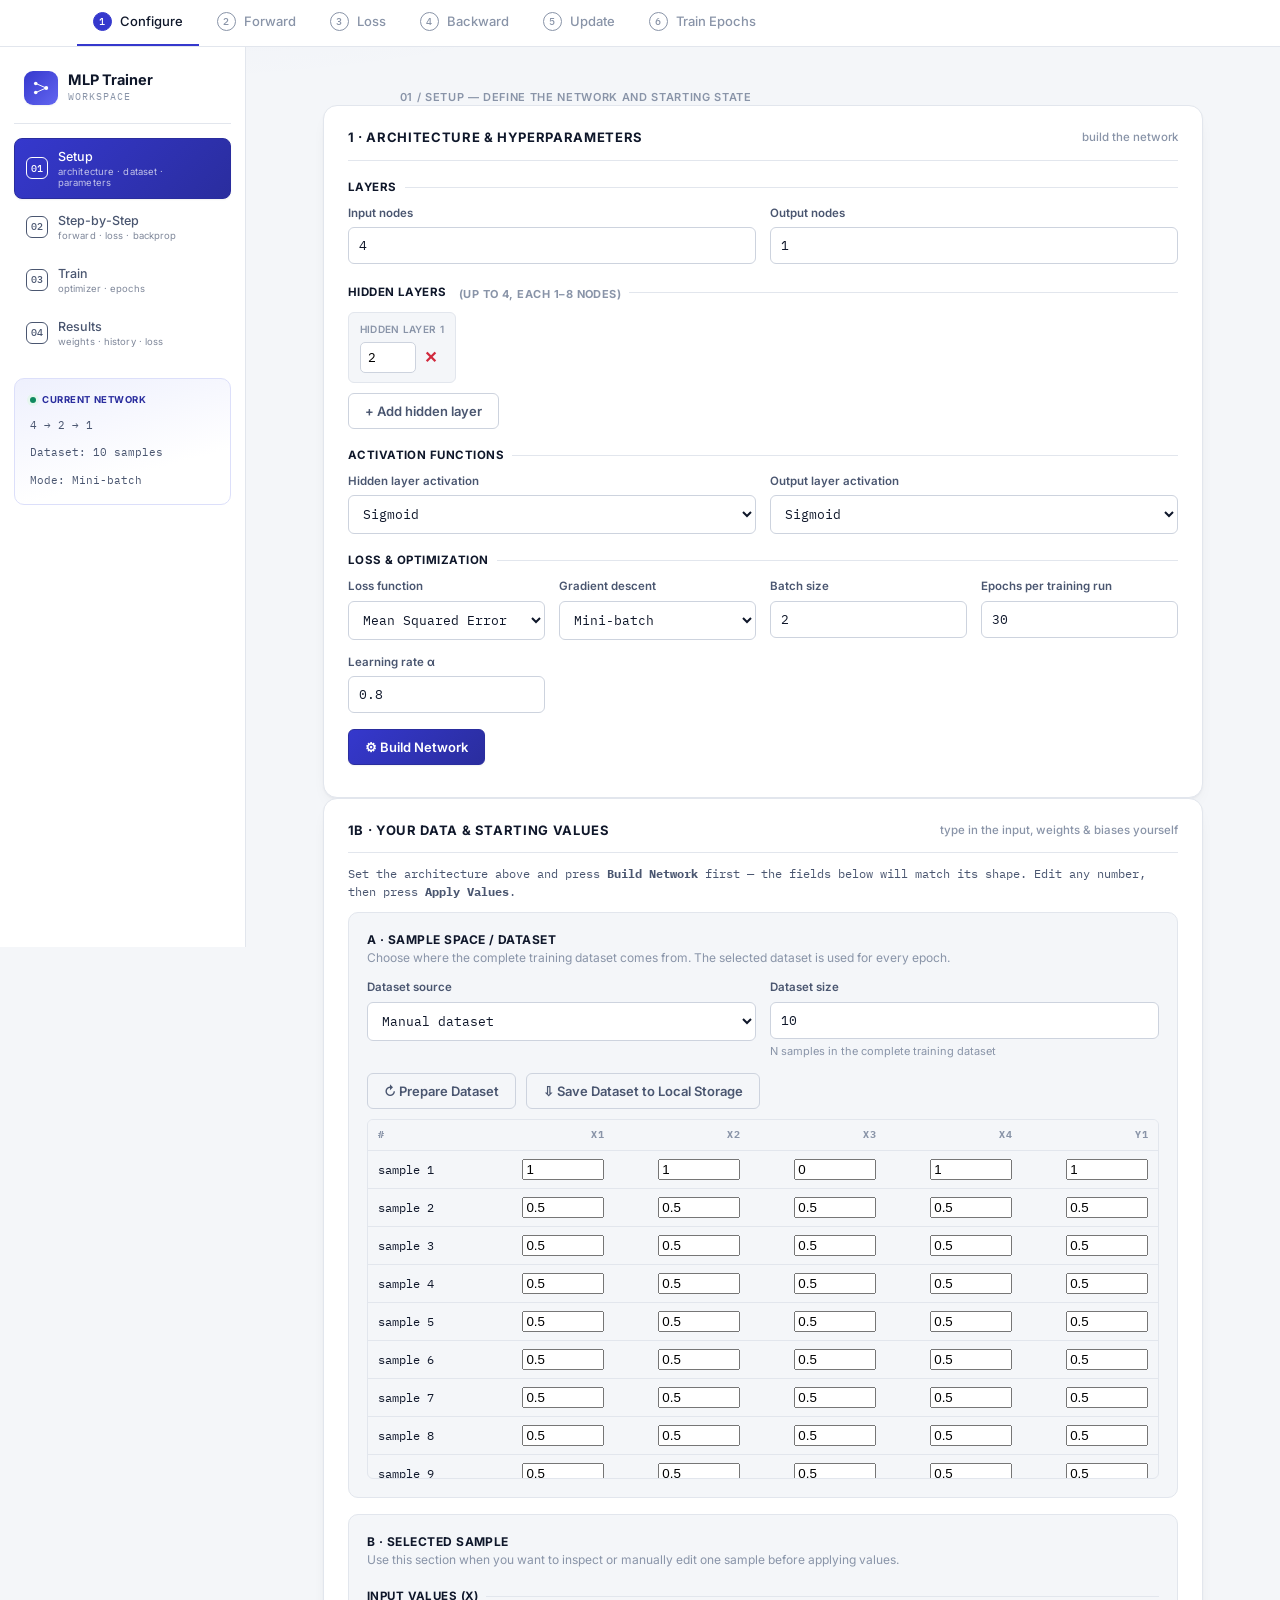
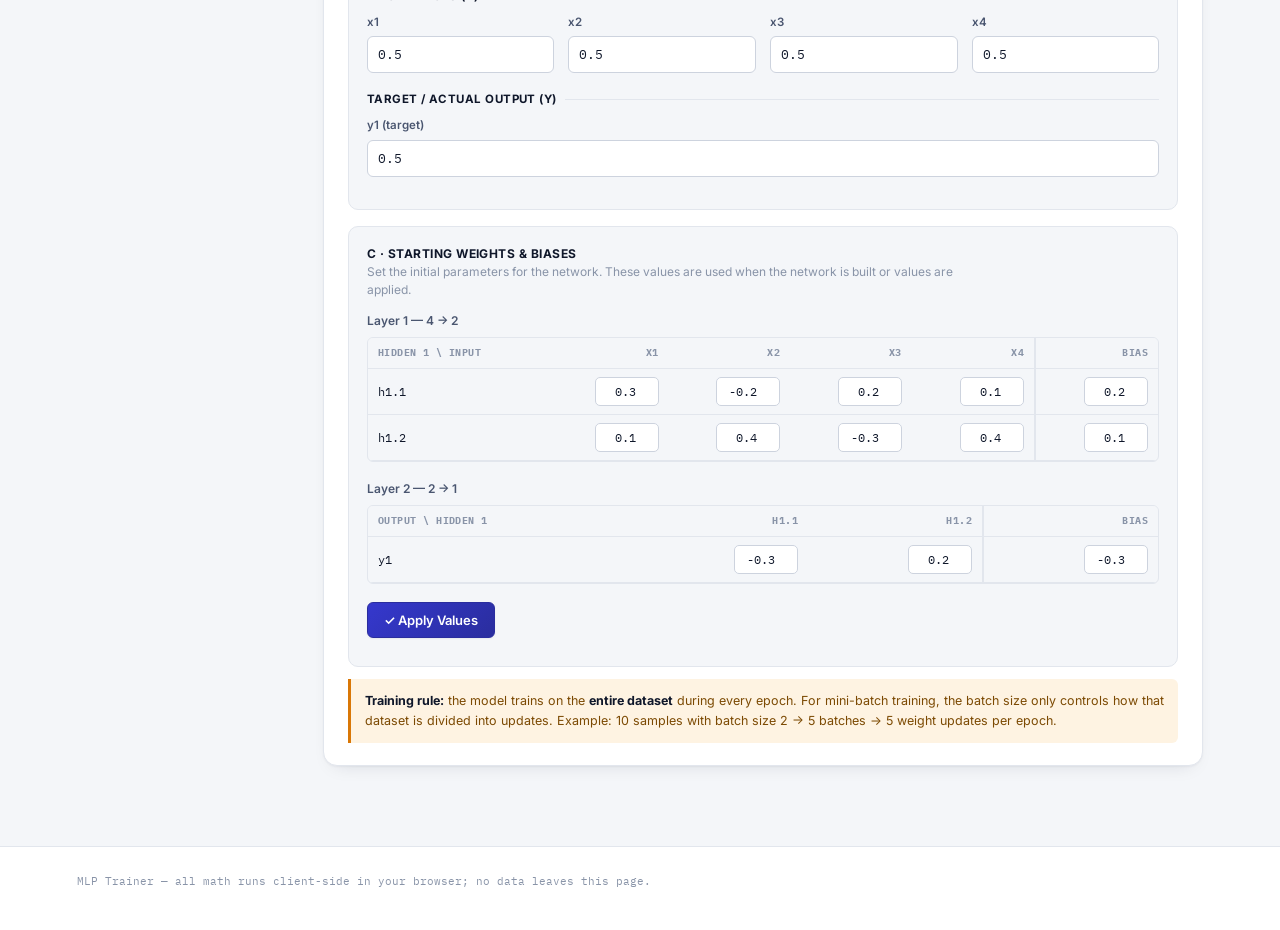
==== commit e0289d43: "Improve ui" ====
--- a/mlp_notebook_visualizer.html
+++ b/mlp_notebook_visualizer.html
@@ -3,182 +3,185 @@
 <head>
 <meta charset="UTF-8">
 <meta name="viewport" content="width=device-width, initial-scale=1.0">
-<title>MLP Notebook — Configurable Network Trainer</title>
+<title>MLP Trainer — Neural Network Workspace</title>
 <link rel="preconnect" href="https://fonts.googleapis.com">
-<link href="https://fonts.googleapis.com/css2?family=IBM+Plex+Mono:wght@400;500;600;700&family=Source+Serif+4:opsz,wght@8..60,400;8..60,600;8..60,700&display=swap" rel="stylesheet">
+<link rel="preconnect" href="https://fonts.gstatic.com" crossorigin>
+<link href="https://fonts.googleapis.com/css2?family=Inter:wght@400;500;600;700;800&family=IBM+Plex+Mono:wght@400;500;600;700&display=swap" rel="stylesheet">
 <style>
   :root{
-    --paper:#eeebe1;
-    --paper-line:#c9c3ae;
-    --ink:#1b2a4a;
-    --ink-soft:#3b4a6b;
-    --ink-faint:#7a8399;
-    --card:#fbfaf5;
-    --card-edge:#d9d4c2;
-    --highlight:#f5c842;
-    --highlight-ink:#4a3a08;
-    --rust:#c4432b;
-    --sage:#3f7455;
-    --rule:#8fa3c7;
-    --shadow: 0 1px 0 rgba(27,42,74,0.06), 0 6px 16px -10px rgba(27,42,74,0.25);
+    /* ---- Core neutrals (cool slate) ---- */
+    --bg:#f4f6f9;
+    --bg-elevated:#ffffff;
+    --ink:#0f172a;
+    --ink-soft:#4a5670;
+    --ink-faint:#8994a8;
+    --card:#ffffff;
+    --card-edge:#e2e6ed;
+    --card-edge-strong:#cdd3de;
+
+    /* ---- Brand / accent ---- */
+    --accent:#3538cd;
+    --accent-strong:#2a2d9e;
+    --accent-soft:#eef0fd;
+    --accent-ink:#2a2d9e;
+
+    /* ---- Semantic ---- */
+    --positive:#0f8a5f;
+    --positive-soft:#e6f6ef;
+    --negative:#d1293d;
+    --negative-soft:#fdecee;
+    --highlight:#d97706;
+    --highlight-soft:#fef3e2;
+    --highlight-ink:#7c4a03;
+
+    /* legacy variable names kept so inline SVG (var(--rust) etc.) still resolves */
+    --rust:#d1293d;
+    --sage:#0f8a5f;
+    --rule:#c7cedb;
+
+    --shadow-sm: 0 1px 2px rgba(15,23,42,0.06);
+    --shadow: 0 1px 2px rgba(15,23,42,0.04), 0 8px 20px -12px rgba(15,23,42,0.18);
+    --shadow-lg: 0 4px 10px rgba(15,23,42,0.06), 0 16px 40px -16px rgba(15,23,42,0.28);
+    --radius-sm:6px;
+    --radius:10px;
+    --radius-lg:14px;
   }
   *{box-sizing:border-box;}
-  /* ===== Organized workflow layout ===== */
-  .workflow-block{border:1px solid var(--card-edge);background:rgba(255,255,255,.28);padding:16px;margin-top:16px;}
-  .workflow-block:first-of-type{margin-top:12px;}
-  .workflow-head{display:flex;align-items:flex-start;justify-content:space-between;gap:16px;margin-bottom:12px;}
-  .workflow-title{font-family:'IBM Plex Mono',monospace;font-size:12px;font-weight:700;letter-spacing:.08em;text-transform:uppercase;color:var(--ink-soft);}
-  .workflow-note{font-family:'IBM Plex Mono',monospace;font-size:11px;color:var(--ink-faint);line-height:1.5;max-width:620px;}
-  .workflow-actions{display:flex;flex-wrap:wrap;gap:10px;align-items:center;margin-top:12px;}
-  .dataset-summary{display:grid;grid-template-columns:repeat(3,minmax(0,1fr));gap:10px;margin-top:12px;}
-  .dataset-stat{border:1px solid var(--card-edge);background:var(--card);padding:10px 12px;}
-  .dataset-stat .label{font-family:'IBM Plex Mono',monospace;font-size:10px;text-transform:uppercase;letter-spacing:.06em;color:var(--ink-faint);}
-  .dataset-stat .value{font-family:'IBM Plex Mono',monospace;font-size:15px;font-weight:700;margin-top:3px;}
-  .training-callout{border-left:4px solid var(--highlight);background:#fff9df;padding:11px 13px;margin-top:12px;font-family:'IBM Plex Mono',monospace;font-size:11px;line-height:1.55;}
-  .training-callout b{color:var(--ink);}
-  .section-divider{height:1px;background:var(--card-edge);margin:16px 0;}
-  /* ===== Senior workspace / sidebar navigation ===== */
-  .app-shell{display:grid;grid-template-columns:250px minmax(0,1fr);min-height:calc(100vh - 150px);}
-  .sidebar{position:sticky;top:0;height:100vh;max-height:100vh;overflow:auto;border-right:1px solid var(--card-edge);background:rgba(251,250,245,.94);backdrop-filter:blur(8px);padding:22px 14px;z-index:20;}
-  .sidebar-brand{padding:4px 10px 18px;border-bottom:1px solid var(--card-edge);margin-bottom:14px;}
-  .sidebar-brand .kicker{font-family:'IBM Plex Mono',monospace;font-size:10px;letter-spacing:.12em;text-transform:uppercase;color:var(--ink-faint);}
-  .sidebar-brand strong{display:block;font-family:'IBM Plex Mono',monospace;font-size:15px;margin-top:5px;}
-  .side-nav{display:flex;flex-direction:column;gap:5px;}
-  .side-nav button{appearance:none;border:1px solid transparent;background:transparent;color:var(--ink-soft);width:100%;text-align:left;padding:10px 11px;border-radius:8px;cursor:pointer;font-family:'IBM Plex Mono',monospace;font-size:11px;display:flex;align-items:center;gap:10px;transition:.18s ease;}
-  .side-nav button:hover{background:rgba(27,42,74,.05);color:var(--ink);}
-  .side-nav button.active{background:var(--ink);color:#fff;border-color:var(--ink);box-shadow:var(--shadow);}
-  .side-nav .nav-num{width:22px;height:22px;border:1px solid currentColor;border-radius:6px;display:grid;place-items:center;font-size:10px;flex:0 0 auto;}
-  .side-nav .nav-copy{display:flex;flex-direction:column;gap:2px;}
-  .side-nav .nav-copy small{font-size:9px;opacity:.65;letter-spacing:.02em;}
-  .sidebar-status{margin-top:18px;padding:12px;border:1px solid var(--card-edge);background:rgba(255,255,255,.45);border-radius:8px;}
-  .sidebar-status .status-title{font-family:'IBM Plex Mono',monospace;font-size:9px;text-transform:uppercase;letter-spacing:.08em;color:var(--ink-faint);}
-  .sidebar-status .status-value{font-family:'IBM Plex Mono',monospace;font-size:10px;margin-top:8px;line-height:1.6;}
-  .sidebar-flow{margin-top:14px;padding:12px 10px;border-top:1px solid var(--card-edge);font-family:'IBM Plex Mono',monospace;font-size:9px;line-height:1.8;color:var(--ink-faint);}
-  .workspace{min-width:0;}
-  .workspace main{max-width:none;}
-  .view-panel{display:none;}
-  .view-panel.active{display:block;}
-  .view-title{padding:18px 6vw 0;font-family:'IBM Plex Mono',monospace;color:var(--ink-faint);font-size:10px;text-transform:uppercase;letter-spacing:.1em;}
-  .mobile-nav{display:none;}
-  @media(max-width:900px){
-    .app-shell{display:block;min-height:0;}
-    .sidebar{display:none;}
-    .mobile-nav{display:flex;position:sticky;top:0;z-index:30;overflow-x:auto;gap:6px;padding:8px 12px;background:rgba(251,250,245,.96);border-bottom:1px solid var(--card-edge);backdrop-filter:blur(8px);}
-    .mobile-nav button{white-space:nowrap;border:1px solid var(--card-edge);background:var(--card);padding:8px 11px;border-radius:999px;font-family:'IBM Plex Mono',monospace;font-size:10px;color:var(--ink-soft);}
-    .mobile-nav button.active{background:var(--ink);color:#fff;border-color:var(--ink);}
-  }
-  @media(max-width:720px){.dataset-summary{grid-template-columns:1fr}.workflow-head{display:block}.workflow-note{margin-top:5px}}
-
 
   html,body{margin:0;padding:0;}
   body{
-    background-color:var(--paper);
-    background-image:
-      repeating-linear-gradient(0deg, transparent, transparent 27px, var(--paper-line) 27px, var(--paper-line) 28px),
-      repeating-linear-gradient(90deg, transparent, transparent 27px, rgba(201,195,174,0.35) 27px, rgba(201,195,174,0.35) 28px);
+    background:
+      radial-gradient(1200px 480px at 12% -8%, rgba(53,56,205,0.06), transparent 60%),
+      var(--bg);
     color:var(--ink);
-    font-family:'Source Serif 4', Georgia, serif;
+    font-family:'Inter', -apple-system, BlinkMacSystemFont, 'Segoe UI', sans-serif;
     -webkit-font-smoothing:antialiased;
+    font-size:14.5px;
+    line-height:1.5;
   }
   .mono{font-family:'IBM Plex Mono', ui-monospace, monospace;}
-  a{color:inherit;}
-
+  a{color:var(--accent);}
+
+  /* ===== Header ===== */
   header.top{
-    padding:36px 6vw 22px;
-    border-bottom:2px solid var(--ink);
+    padding:30px 6vw 24px;
+    background:var(--bg-elevated);
+    border-bottom:1px solid var(--card-edge);
     position:relative;
+  }
+  header.top::after{
+    content:""; position:absolute; left:0; right:0; bottom:-1px; height:3px;
+    background:linear-gradient(90deg, var(--accent), #818cf8 45%, transparent 85%);
   }
   header.top .eyebrow{
     font-family:'IBM Plex Mono', monospace;
-    font-size:12px;
-    letter-spacing:.12em;
+    font-size:11px;
+    font-weight:600;
+    letter-spacing:.08em;
     text-transform:uppercase;
-    color:var(--ink-soft);
-    display:flex; align-items:center; gap:10px;
-  }
-  header.top .eyebrow .dot{width:7px;height:7px;border-radius:50%;background:var(--rust);display:inline-block;}
+    color:var(--accent-ink);
+    display:flex; align-items:center; gap:8px;
+  }
+  header.top .eyebrow .dot{width:6px;height:6px;border-radius:50%;background:var(--accent);display:inline-block;}
   header.top h1{
-    font-size:clamp(26px, 3.6vw, 42px);
-    margin:6px 0 8px;
+    font-size:clamp(24px, 2.8vw, 32px);
+    margin:8px 0 4px;
     font-weight:700;
-    letter-spacing:-0.01em;
-  }
-  header.top h1 .arrow-anim{color:var(--rust);}
+    letter-spacing:-0.02em;
+    color:var(--ink);
+    font-family:'Inter', sans-serif;
+  }
+  header.top h1 .arrow-anim{color:var(--accent);}
+  header.top h2{ color:var(--ink-soft) !important; }
   header.top p.sub{
-    margin:0; color:var(--ink-soft); font-size:16px; max-width:760px;
+    margin:6px 0 0; color:var(--ink-soft); font-size:14.5px; max-width:680px; line-height:1.55;
   }
   header.top .arch-tag{
-    position:absolute; right:6vw; top:36px;
+    position:absolute; right:6vw; top:32px;
     font-family:'IBM Plex Mono', monospace;
-    font-size:12px; color:var(--ink);
-    background:var(--card);
-    border:1.5px solid var(--ink);
+    font-size:12px; font-weight:600; color:var(--accent-ink);
+    background:var(--accent-soft);
+    border:1px solid #d6d8fb;
     border-radius:999px;
-    padding:6px 14px;
-    box-shadow:var(--shadow);
+    padding:7px 14px 7px 12px;
+    display:flex; align-items:center; gap:7px;
+    box-shadow:var(--shadow-sm);
+  }
+  header.top .arch-tag::before{
+    content:""; width:6px; height:6px; border-radius:50%; background:var(--accent); flex:0 0 auto;
   }
   @media (max-width: 900px){ header.top .arch-tag{ position:static; display:inline-block; margin-top:14px;} }
 
-  .steps-wrap{ padding:16px 6vw 0; }
+  /* ===== Step tabs ===== */
+  .steps-wrap{ padding:0 6vw; background:var(--bg-elevated); border-bottom:1px solid var(--card-edge); }
   .steps{
-    display:flex; overflow-x:auto; gap:0; border-bottom:1px solid var(--card-edge);
-    padding-bottom:2px;
+    display:flex; overflow-x:auto; gap:2px; padding-bottom:0;
   }
   .step{
     flex:0 0 auto;
     display:flex; align-items:center; gap:8px;
-    padding:10px 16px;
-    font-family:'IBM Plex Mono', monospace;
-    font-size:12.5px; color:var(--ink-faint);
-    border-bottom:3px solid transparent;
+    padding:12px 16px;
+    font-family:'Inter', sans-serif;
+    font-size:13px; font-weight:500; color:var(--ink-faint);
+    border-bottom:2px solid transparent;
     white-space:nowrap;
-    transition:all .25s ease;
+    transition:all .18s ease;
   }
   .step .num{
-    width:20px;height:20px;border-radius:50%;
+    width:19px;height:19px;border-radius:50%;
     border:1.5px solid var(--ink-faint);
     display:flex;align-items:center;justify-content:center;
-    font-size:11px;
-  }
-  .step.active{ color:var(--ink); border-bottom-color:var(--rust); }
-  .step.active .num{ background:var(--highlight); border-color:var(--ink); color:var(--ink); }
-  .step.done{ color:var(--sage); }
-  .step.done .num{ border-color:var(--sage); color:var(--sage); }
-
-  main{ padding:24px 6vw 80px; display:grid; gap:22px; }
-  .row{ display:grid; gap:22px; }
+    font-size:10px; font-family:'IBM Plex Mono',monospace;
+  }
+  .step.active{ color:var(--ink); border-bottom-color:var(--accent); }
+  .step.active .num{ background:var(--accent); border-color:var(--accent); color:#fff; }
+  .step.done{ color:var(--positive); }
+  .step.done .num{ border-color:var(--positive); color:var(--positive); background:var(--positive-soft); }
+
+  main{ padding:24px 6vw 80px; display:grid; gap:20px; }
+  .row{ display:grid; gap:20px; }
   .row.cols-3{ grid-template-columns: 1.15fr 1fr 0.85fr; }
   .row.cols-2{ grid-template-columns: 1.3fr 1fr; }
   @media (max-width: 1100px){
     .row.cols-3, .row.cols-2{ grid-template-columns: 1fr; }
   }
 
+  /* ===== Cards ===== */
   .card{
     background:var(--card);
     border:1px solid var(--card-edge);
-    border-radius:10px;
+    border-radius:var(--radius-lg);
     box-shadow:var(--shadow);
-    padding:20px 22px;
-  }
+    padding:22px 24px;
+    transition:box-shadow .2s ease, border-color .2s ease;
+  }
+  .card:hover{ box-shadow:var(--shadow-lg); border-color:var(--card-edge-strong); }
   .card h2{
-    font-size:14px; margin:0 0 14px;
-    text-transform:uppercase; letter-spacing:.08em;
-    font-family:'IBM Plex Mono', monospace; color:var(--ink-soft);
-    display:flex; align-items:center; justify-content:space-between;
-    border-bottom:1px dashed var(--card-edge);
-    padding-bottom:10px;
-  }
-  .card h2 .tag{ font-size:10px; color:var(--ink-faint); text-transform:none; letter-spacing:0;}
-
-  .dash-grid{ display:grid; grid-template-columns:repeat(auto-fit,minmax(120px,1fr)); gap:14px; }
+    font-size:13px; margin:0 0 16px;
+    text-transform:uppercase; letter-spacing:.05em;
+    font-weight:700;
+    font-family:'Inter', sans-serif; color:var(--ink);
+    display:flex; align-items:center; justify-content:space-between; flex-wrap:wrap; gap:8px;
+    border-bottom:1px solid var(--card-edge);
+    padding-bottom:12px;
+  }
+  .card h2 .tag{ font-size:11.5px; color:var(--ink-faint); text-transform:none; letter-spacing:0; font-weight:500; }
+
+  /* ===== Dashboard stat cells ===== */
+  .dash-grid{ display:grid; grid-template-columns:repeat(auto-fit,minmax(120px,1fr)); gap:12px; }
   .dash-cell{
-    border:1px solid var(--card-edge); border-radius:8px; padding:12px 14px; background:#fff;
-  }
-  .dash-cell .label{ font-family:'IBM Plex Mono',monospace; font-size:10.5px; color:var(--ink-faint); text-transform:uppercase; letter-spacing:.06em;}
-  .dash-cell .value{ font-family:'IBM Plex Mono',monospace; font-size:22px; font-weight:600; margin-top:4px; color:var(--ink); }
-  .dash-cell.loss .value{ color:var(--rust); }
-  .dash-cell.step .value{ color:var(--sage); }
-
+    border:1px solid var(--card-edge); border-left:3px solid var(--accent); border-radius:var(--radius); padding:13px 15px; background:var(--bg);
+    transition:transform .15s ease, box-shadow .15s ease;
+  }
+  .dash-cell:hover{ transform:translateY(-1px); box-shadow:var(--shadow-sm); }
+  .dash-cell .label{ font-family:'IBM Plex Mono',monospace; font-size:10px; color:var(--ink-faint); text-transform:uppercase; letter-spacing:.06em; font-weight:600;}
+  .dash-cell .value{ font-family:'IBM Plex Mono',monospace; font-size:21px; font-weight:700; margin-top:5px; color:var(--ink); }
+  .dash-cell.loss{ border-left-color:var(--negative); }
+  .dash-cell.loss .value{ color:var(--negative); }
+  .dash-cell.step{ border-left-color:var(--positive); }
+  .dash-cell.step .value{ color:var(--positive); }
+
+  /* ===== Controls / buttons ===== */
   .controls{ display:flex; flex-wrap:wrap; gap:10px; align-items:center; }
   .inspect-controls{ display:grid; grid-template-columns:minmax(150px,1fr) repeat(4,minmax(0,auto)); gap:10px; align-items:end; }
   .inspect-control-group{ display:flex; flex-wrap:wrap; gap:8px; align-items:center; padding-top:4px; }
@@ -188,128 +191,136 @@
   .inspect-control-group .next-action{ min-width:128px; }
   .inspect-control-group .full-action{ min-width:176px; }
   .inspect-control-group .reset-action{ min-width:96px; }
-  .inspect-stage-note{ margin-top:10px; font-family:'IBM Plex Mono',monospace; font-size:10.5px; color:var(--ink-faint); line-height:1.6; }
+  .inspect-stage-note{ margin-top:10px; font-family:'IBM Plex Mono',monospace; font-size:11px; color:var(--ink-faint); line-height:1.6; }
   @media(max-width:900px){ .inspect-controls{grid-template-columns:1fr 1fr;} .inspect-controls .sample-field{grid-column:1/-1;} }
   @media(max-width:560px){ .inspect-controls{grid-template-columns:1fr;} .inspect-control-group{display:grid;grid-template-columns:1fr 1fr;width:100%;} .inspect-control-group .action-separator{display:none;} .inspect-control-group button{width:100%;} }
   button{
-    font-family:'IBM Plex Mono', monospace;
-    font-size:12.5px;
-    padding:10px 14px;
-    border-radius:7px;
-    border:1.5px solid var(--ink);
-    background:var(--card);
+    font-family:'Inter', sans-serif;
+    font-weight:600;
+    font-size:13px;
+    padding:9px 16px;
+    border-radius:var(--radius-sm);
+    border:1px solid var(--card-edge-strong);
+    background:var(--bg-elevated);
     color:var(--ink);
     cursor:pointer;
-    transition: transform .12s ease, background .12s ease;
-  }
-  button:hover{ background:var(--ink); color:var(--card); }
-  button:active{ transform:scale(0.96); }
-  button.primary{ background:var(--ink); color:var(--card); }
-  button.primary:hover{ background:var(--rust); border-color:var(--rust); color:#fff; }
-  button.ghost{ border-style:dashed; }
-  button.danger{ border-color:var(--rust); color:var(--rust); }
-  button.danger:hover{ background:var(--rust); color:#fff; }
-  button:focus-visible{ outline:3px solid var(--highlight); outline-offset:2px; }
-  button:disabled{ opacity:.35; cursor:not-allowed; }
-
+    transition: transform .1s ease, background .15s ease, border-color .15s ease, box-shadow .15s ease;
+  }
+  button:hover{ background:var(--bg); border-color:var(--ink-faint); }
+  button:active{ transform:scale(0.97); }
+  button.primary{ background:linear-gradient(135deg, var(--accent), var(--accent-strong)); color:#fff; border-color:var(--accent-strong); box-shadow:var(--shadow-sm); }
+  button.primary:hover{ background:linear-gradient(135deg, var(--accent-strong), var(--accent-strong)); box-shadow:var(--shadow); }
+  button.ghost{ background:transparent; border-style:solid; color:var(--ink-soft); }
+  button.ghost:hover{ background:var(--accent-soft); color:var(--accent-ink); border-color:#d6d8fb; }
+  button.danger{ border-color:var(--negative); color:var(--negative); background:var(--negative-soft); }
+  button.danger:hover{ background:var(--negative); color:#fff; }
+  button:focus-visible{ outline:2.5px solid var(--accent); outline-offset:2px; }
+  button:disabled{ opacity:.4; cursor:not-allowed; }
+
+  /* ===== Config forms ===== */
   .cfg-grid{ display:grid; grid-template-columns:repeat(auto-fit,minmax(170px,1fr)); gap:14px; margin-bottom:14px; }
-  .cfg-field label{ display:block; font-family:'IBM Plex Mono',monospace; font-size:10.5px; color:var(--ink-faint); text-transform:uppercase; margin-bottom:4px; letter-spacing:.04em;}
+  .cfg-field label{ display:block; font-family:'Inter',sans-serif; font-size:11.5px; font-weight:600; color:var(--ink-soft); margin-bottom:5px; }
   .cfg-field input, .cfg-field select{
-    width:100%; font-family:'IBM Plex Mono',monospace; font-size:13.5px; padding:8px 9px;
-    border:1.5px solid var(--card-edge); border-radius:6px; background:#fff; color:var(--ink);
-  }
-  .cfg-field input:focus, .cfg-field select:focus{ outline:2px solid var(--highlight); border-color:var(--ink); }
-  .cfg-hint{ font-size:10.5px; color:var(--ink-faint); margin-top:3px; font-family:'IBM Plex Mono',monospace;}
-  .cfg-section-label{ font-family:'IBM Plex Mono',monospace; font-size:10.5px; text-transform:uppercase; color:var(--ink-soft); margin:16px 0 8px; letter-spacing:.06em; display:flex; align-items:center; gap:8px;}
+    width:100%; font-family:'IBM Plex Mono',monospace; font-size:13px; padding:9px 10px;
+    border:1px solid var(--card-edge-strong); border-radius:var(--radius-sm); background:var(--bg-elevated); color:var(--ink);
+  }
+  .cfg-field input:focus, .cfg-field select:focus{ outline:none; border-color:var(--accent); box-shadow:0 0 0 3px var(--accent-soft); }
+  .cfg-hint{ font-size:11px; color:var(--ink-faint); margin-top:4px; font-family:'Inter',sans-serif;}
+  .cfg-section-label{ font-family:'Inter',sans-serif; font-size:11.5px; font-weight:700; text-transform:uppercase; color:var(--ink); margin:18px 0 9px; letter-spacing:.04em; display:flex; align-items:center; gap:8px;}
   .cfg-section-label:first-child{ margin-top:0; }
-  .cfg-section-label::after{ content:""; flex:1; border-bottom:1px dashed var(--card-edge); }
+  .cfg-section-label::after{ content:""; flex:1; border-bottom:1px solid var(--card-edge); }
 
   .param-layer{ margin-bottom:18px; }
-  .param-layer-title{ font-family:'IBM Plex Mono',monospace; font-size:11px; color:var(--ink-soft); margin-bottom:6px; }
+  .param-layer-title{ font-family:'Inter',sans-serif; font-size:12px; font-weight:600; color:var(--ink-soft); margin-bottom:7px; }
   .param-table input{
-    width:64px; font-family:'IBM Plex Mono',monospace; font-size:11.5px; padding:5px 6px;
-    border:1.5px solid var(--card-edge); border-radius:5px; background:#fff; color:var(--ink); text-align:right;
-  }
-  .param-table input:focus{ outline:2px solid var(--highlight); border-color:var(--ink); }
-  .param-table th.bias-col, .param-table td.bias-col{ border-left:2px dashed var(--card-edge); }
+    width:64px; font-family:'IBM Plex Mono',monospace; font-size:11.5px; padding:6px 7px;
+    border:1px solid var(--card-edge-strong); border-radius:5px; background:var(--bg-elevated); color:var(--ink); text-align:right;
+  }
+  .param-table input:focus{ outline:none; border-color:var(--accent); box-shadow:0 0 0 3px var(--accent-soft); }
+  .param-table th.bias-col, .param-table td.bias-col{ border-left:2px solid var(--card-edge); }
 
   .hidden-layers-list{ display:flex; flex-wrap:wrap; gap:10px; align-items:flex-end; }
-  .hl-row{ display:flex; flex-direction:column; gap:4px; background:#fff; border:1px solid var(--card-edge); border-radius:7px; padding:8px 10px; }
-  .hl-row label{ font-family:'IBM Plex Mono',monospace; font-size:9.5px; color:var(--ink-faint); text-transform:uppercase; }
+  .hl-row{ display:flex; flex-direction:column; gap:5px; background:var(--bg); border:1px solid var(--card-edge); border-radius:var(--radius-sm); padding:9px 11px; }
+  .hl-row label{ font-family:'Inter',sans-serif; font-size:10px; font-weight:600; color:var(--ink-faint); text-transform:uppercase; letter-spacing:.03em; }
   .hl-row .hl-inline{ display:flex; align-items:center; gap:6px; }
-  .hl-row input{ width:56px; font-family:'IBM Plex Mono',monospace; font-size:13px; padding:5px 6px; border:1px solid var(--card-edge); border-radius:5px; }
-  .hl-remove{ border:none; background:transparent; color:var(--rust); cursor:pointer; font-size:15px; padding:0 2px; }
+  .hl-row input{ width:56px; font-family:'IBM Plex Mono',monospace; font-size:13px; padding:6px 7px; border:1px solid var(--card-edge-strong); border-radius:5px; }
+  .hl-remove{ border:none; background:transparent; color:var(--negative); cursor:pointer; font-size:16px; padding:0 2px; }
   .hl-add{ align-self:flex-start; }
 
   [data-hide-if-not="mini-batch"]{ display:none; }
   .gd-mini [data-hide-if-not="mini-batch"]{ display:block; }
 
+  /* ===== Network diagram ===== */
   .diagram-wrap{ position:relative; }
   svg#netsvg{ width:100%; height:auto; display:block; }
-  .node-circle{ fill:#fff; stroke:var(--ink); stroke-width:2; }
+  .node-circle{ fill:var(--bg-elevated); stroke:var(--ink); stroke-width:1.8; }
   .node-circle.hidden{ stroke:var(--ink-soft); }
-  .node-circle.output{ stroke:var(--rust); stroke-width:2.4; }
+  .node-circle.output{ stroke:var(--accent); stroke-width:2.2; }
   .node-label{ font-family:'IBM Plex Mono',monospace; font-weight:600; fill:var(--ink); text-anchor:middle; }
   .node-sub{ font-family:'IBM Plex Mono',monospace; font-size:9px; fill:var(--ink-soft); text-anchor:middle; }
-  .layer-tag{ font-family:'IBM Plex Mono',monospace; font-size:10px; fill:var(--ink-faint); text-anchor:middle; text-transform:uppercase; letter-spacing:.05em; }
-  .edge{ stroke:var(--ink-faint); stroke-width:1.2; fill:none; opacity:.55; }
+  .layer-tag{ font-family:'Inter',sans-serif; font-weight:600; font-size:10px; fill:var(--ink-faint); text-anchor:middle; text-transform:uppercase; letter-spacing:.05em; }
+  .edge{ stroke:var(--ink-faint); stroke-width:1.1; fill:none; opacity:.45; }
   .edge-label{ font-family:'IBM Plex Mono',monospace; font-size:8.5px; fill:var(--ink-soft); }
-  .edge-label-bg{ fill:var(--paper); opacity:.85; }
-  .pulse-fwd{ stroke:var(--rust) !important; stroke-width:2.4 !important; stroke-dasharray:6 5; opacity:1 !important; animation: dashmove .6s linear infinite; }
-  .pulse-back{ stroke:var(--sage) !important; stroke-width:2.4 !important; stroke-dasharray:6 5; opacity:1 !important; animation: dashmoveback .6s linear infinite; }
+  .edge-label-bg{ fill:var(--bg-elevated); opacity:.9; }
+  .pulse-fwd{ stroke:var(--accent) !important; stroke-width:2.2 !important; stroke-dasharray:6 5; opacity:1 !important; animation: dashmove .6s linear infinite; }
+  .pulse-back{ stroke:var(--positive) !important; stroke-width:2.2 !important; stroke-dasharray:6 5; opacity:1 !important; animation: dashmoveback .6s linear infinite; }
   @keyframes dashmove{ to{ stroke-dashoffset:-22; } }
   @keyframes dashmoveback{ to{ stroke-dashoffset:22; } }
   svg#netsvg g[id]{ transform-box: fill-box; transform-origin: center; }
   .node-flash{ animation: flash .9s ease; }
   @keyframes flash{
     0%{ filter:drop-shadow(0 0 0 var(--highlight)); transform:scale(1); }
-    30%{ filter:drop-shadow(0 0 15px var(--highlight)); transform:scale(1.12); }
+    30%{ filter:drop-shadow(0 0 12px var(--highlight)); transform:scale(1.1); }
     100%{ filter:drop-shadow(0 0 0 transparent); transform:scale(1);} }
   .layer-status{
     font-family:'IBM Plex Mono', monospace; font-size:11.5px; color:var(--ink-soft);
-    background:#fff; border:1px dashed var(--card-edge); border-radius:7px;
-    padding:8px 12px; margin-bottom:14px; display:flex; align-items:center; gap:9px;
-  }
-  .layer-status.active{ color:var(--ink); border-color:var(--rust); }
+    background:var(--bg); border:1px solid var(--card-edge); border-radius:var(--radius-sm);
+    padding:9px 13px; margin-bottom:14px; display:flex; align-items:center; gap:9px;
+  }
+  .layer-status.active{ color:var(--ink); border-color:var(--accent); background:var(--accent-soft); }
   .layer-status::before{
     content:""; width:7px; height:7px; border-radius:50%; background:var(--ink-faint); flex:0 0 auto;
   }
-  .layer-status.active::before{ background:var(--rust); animation: statusdot 1s ease-in-out infinite; }
+  .layer-status.active::before{ background:var(--accent); animation: statusdot 1s ease-in-out infinite; }
   @keyframes statusdot{ 0%,100%{ opacity:.35; } 50%{ opacity:1; } }
   @media (prefers-reduced-motion: reduce){ .layer-status.active::before{ animation:none; } }
 
+  /* ===== Calc log ===== */
   .calc-log{
-    font-family:'IBM Plex Mono', monospace; font-size:12px; line-height:1.6;
+    font-family:'IBM Plex Mono', monospace; font-size:12px; line-height:1.65;
     max-height:440px; overflow-y:auto; padding-right:6px;
   }
-  .calc-log .entry{ margin-bottom:16px; padding-bottom:14px; border-bottom:1px dashed var(--card-edge); }
+  .calc-log .entry{ margin-bottom:16px; padding-bottom:14px; border-bottom:1px solid var(--card-edge); }
   .calc-log .entry:last-child{ border-bottom:none; }
-  .calc-log .entry .title{ color:var(--rust); font-weight:700; text-transform:uppercase; font-size:11px; letter-spacing:.06em; margin-bottom:6px; }
-  .calc-log .entry .expl{ font-family:'Source Serif 4', serif; font-size:13px; color:var(--ink-soft); margin-bottom:6px; font-style:italic; }
+  .calc-log .entry .title{ color:var(--accent-ink); font-weight:700; text-transform:uppercase; font-size:10.5px; letter-spacing:.05em; margin-bottom:6px; font-family:'Inter',sans-serif; }
+  .calc-log .entry .expl{ font-family:'Inter', sans-serif; font-size:12.5px; color:var(--ink-soft); margin-bottom:7px; }
   .calc-log .line{ white-space:pre-wrap; }
-  .calc-log .result{ color:var(--sage); font-weight:700; margin-top:4px;}
+  .calc-log .result{ color:var(--positive); font-weight:700; margin-top:4px;}
   .calc-log::-webkit-scrollbar{ width:8px; }
-  .calc-log::-webkit-scrollbar-thumb{ background:var(--card-edge); border-radius:4px; }
-
+  .calc-log::-webkit-scrollbar-thumb{ background:var(--card-edge-strong); border-radius:4px; }
+
+  /* ===== Tables ===== */
   table{ width:100%; border-collapse:collapse; font-family:'IBM Plex Mono',monospace; font-size:11.5px; }
-  th,td{ text-align:right; padding:7px 9px; border-bottom:1px solid var(--card-edge); }
+  th,td{ text-align:right; padding:8px 10px; border-bottom:1px solid var(--card-edge); }
   th:first-child, td:first-child{ text-align:left; }
-  th{ color:var(--ink-faint); font-weight:600; text-transform:uppercase; font-size:10px; letter-spacing:.04em; }
-  td.pos{ color:var(--sage); }
-  td.neg{ color:var(--rust); }
-  .table-scroll{ overflow-x:auto; max-height:260px; overflow-y:auto; }
-  details.layer-table{ border:1px solid var(--card-edge); border-radius:7px; margin-bottom:10px; background:#fff; }
-  details.layer-table > summary{ cursor:pointer; padding:9px 12px; font-family:'IBM Plex Mono',monospace; font-size:11.5px; color:var(--ink-soft); list-style:none; }
+  th{ color:var(--ink-faint); font-weight:700; text-transform:uppercase; font-size:9.5px; letter-spacing:.05em; background:var(--bg); }
+  tbody tr:hover{ background:var(--bg); }
+  td.pos{ color:var(--positive); font-weight:600; }
+  td.neg{ color:var(--negative); font-weight:600; }
+  .table-scroll{ overflow-x:auto; max-height:260px; overflow-y:auto; border:1px solid var(--card-edge); border-radius:var(--radius-sm); }
+  details.layer-table{ border:1px solid var(--card-edge); border-radius:var(--radius-sm); margin-bottom:10px; background:var(--bg-elevated); overflow:hidden; }
+  details.layer-table > summary{ cursor:pointer; padding:10px 13px; font-family:'Inter',sans-serif; font-weight:600; font-size:12px; color:var(--ink-soft); list-style:none; }
   details.layer-table > summary::-webkit-details-marker{ display:none; }
-  details.layer-table > summary::before{ content:"▸ "; color:var(--rust); }
+  details.layer-table > summary::before{ content:"▸ "; color:var(--accent); }
   details.layer-table[open] > summary::before{ content:"▾ "; }
 
-  .io-row{ display:flex; align-items:center; gap:10px; margin-bottom:8px; }
+  /* ===== I/O bars ===== */
+  .io-row{ display:flex; align-items:center; gap:10px; margin-bottom:9px; }
   .io-row .io-label{ font-family:'IBM Plex Mono',monospace; font-size:11px; color:var(--ink-soft); width:120px; flex:0 0 auto; }
-  .io-row .io-bar-track{ flex:1; background:#e3e8f0; border-radius:6px; height:18px; overflow:hidden; position:relative; }
+  .io-row .io-bar-track{ flex:1; background:#e9edf3; border-radius:6px; height:16px; overflow:hidden; position:relative; }
   .io-row .io-bar-fill{ height:100%; transition:width .4s ease; }
-  .io-row .io-bar-fill.actual{ background:var(--sage); }
-  .io-row .io-bar-fill.pred{ background:var(--rust); }
+  .io-row .io-bar-fill.actual{ background:var(--positive); }
+  .io-row .io-bar-fill.pred{ background:var(--accent); }
   .io-row .io-val{ font-family:'IBM Plex Mono',monospace; font-size:11px; color:var(--ink-faint); width:56px; text-align:right; flex:0 0 auto; }
 
   .chart-wrap svg{ width:100%; height:auto; display:block; }
@@ -318,14 +329,59 @@
   .chart-legend .sw{ width:14px; height:3px; display:inline-block; border-radius:2px; }
 
   .status-line{ font-family:'IBM Plex Mono',monospace; font-size:11.5px; color:var(--ink-soft); margin-top:10px; }
-  .warn{ color:var(--rust); }
-
-
-  .sidebar-feature-note{margin:16px 14px 0;padding:12px;border-top:1px solid var(--card-edge);border-bottom:1px solid var(--card-edge);display:grid;gap:4px;font-family:'IBM Plex Mono',monospace;font-size:10.5px;color:var(--ink-soft);}
-  .sidebar-feature-note b{color:var(--ink);font-size:10px;margin-top:4px;}
-  .sidebar-feature-note span{color:var(--ink-faint);line-height:1.45;margin-bottom:3px;}
-
-  footer{ padding:26px 6vw 40px; color:var(--ink-faint); font-family:'IBM Plex Mono',monospace; font-size:11.5px; border-top:1px solid var(--card-edge); }
+  .warn{ color:var(--negative); }
+
+  /* ===== Workflow blocks ===== */
+  .workflow-block{border:1px solid var(--card-edge);background:var(--bg);border-radius:var(--radius);padding:18px;margin-top:16px;}
+  .workflow-block:first-of-type{margin-top:12px;}
+  .workflow-head{display:flex;align-items:flex-start;justify-content:space-between;gap:16px;margin-bottom:12px;}
+  .workflow-title{font-family:'Inter',sans-serif;font-size:12px;font-weight:700;letter-spacing:.04em;text-transform:uppercase;color:var(--ink);}
+  .workflow-note{font-family:'Inter',sans-serif;font-size:12px;color:var(--ink-faint);line-height:1.55;max-width:620px;}
+  .workflow-actions{display:flex;flex-wrap:wrap;gap:10px;align-items:center;margin-top:12px;}
+  .dataset-summary{display:grid;grid-template-columns:repeat(3,minmax(0,1fr));gap:10px;margin-top:12px;}
+  .dataset-stat{border:1px solid var(--card-edge);background:var(--bg-elevated);border-radius:var(--radius-sm);padding:10px 12px;}
+  .dataset-stat .label{font-family:'IBM Plex Mono',monospace;font-size:10px;text-transform:uppercase;letter-spacing:.05em;color:var(--ink-faint);}
+  .dataset-stat .value{font-family:'IBM Plex Mono',monospace;font-size:15px;font-weight:700;margin-top:3px;}
+  .training-callout{border-left:3px solid var(--highlight);background:var(--highlight-soft);border-radius:0 var(--radius-sm) var(--radius-sm) 0;padding:12px 14px;margin-top:12px;font-family:'Inter',sans-serif;font-size:12.5px;line-height:1.6;color:var(--highlight-ink);}
+  .training-callout b{color:var(--ink);}
+  .section-divider{height:1px;background:var(--card-edge);margin:16px 0;}
+
+  /* ===== App shell / sidebar ===== */
+  .app-shell{display:grid;grid-template-columns:246px minmax(0,1fr);min-height:calc(100vh - 150px);}
+  .sidebar{position:sticky;top:0;height:100vh;max-height:100vh;overflow:auto;border-right:1px solid var(--card-edge);background:var(--bg-elevated);padding:20px 14px;z-index:20;}
+  .sidebar-brand{display:flex;align-items:center;gap:10px;padding:4px 10px 18px;border-bottom:1px solid var(--card-edge);margin-bottom:14px;}
+  .sidebar-brand .brand-mark{width:34px;height:34px;border-radius:9px;background:linear-gradient(135deg,var(--accent),#6366f1);display:flex;align-items:center;justify-content:center;flex:0 0 auto;box-shadow:var(--shadow-sm);}
+  .sidebar-brand .kicker{font-family:'IBM Plex Mono',monospace;font-size:9.5px;letter-spacing:.1em;text-transform:uppercase;color:var(--ink-faint);margin-top:2px;}
+  .sidebar-brand strong{display:block;font-family:'Inter',sans-serif;font-weight:700;font-size:14.5px;color:var(--ink);line-height:1.2;}
+  .side-nav{display:flex;flex-direction:column;gap:3px;}
+  .side-nav button{appearance:none;border:1px solid transparent;background:transparent;color:var(--ink-soft);width:100%;text-align:left;padding:10px 11px;border-radius:8px;cursor:pointer;font-family:'Inter',sans-serif;font-size:12.5px;font-weight:500;display:flex;align-items:center;gap:10px;transition:.15s ease;}
+  .side-nav button:hover{background:var(--bg);color:var(--ink);}
+  .side-nav button.active{background:linear-gradient(135deg,var(--accent),var(--accent-strong));color:#fff;border-color:var(--accent-strong);box-shadow:var(--shadow-sm);}
+  .side-nav .nav-num{width:22px;height:22px;border:1px solid currentColor;border-radius:6px;display:grid;place-items:center;font-size:10px;flex:0 0 auto;font-family:'IBM Plex Mono',monospace;}
+  .side-nav .nav-copy{display:flex;flex-direction:column;gap:2px;}
+  .side-nav .nav-copy small{font-size:9.5px;opacity:.7;letter-spacing:.01em;font-weight:400;}
+  .sidebar-status{margin-top:20px;padding:14px 15px;border:1px solid #dcdffa;background:linear-gradient(165deg,var(--accent-soft),var(--bg-elevated) 70%);border-radius:var(--radius);}
+  .sidebar-status .status-title{font-family:'Inter',sans-serif;font-size:9.5px;font-weight:700;text-transform:uppercase;letter-spacing:.06em;color:var(--accent-ink);display:flex;align-items:center;gap:6px;}
+  .sidebar-status .status-title::before{content:"";width:6px;height:6px;border-radius:50%;background:var(--positive);box-shadow:0 0 0 3px var(--positive-soft);}
+  .sidebar-status .status-value{font-family:'IBM Plex Mono',monospace;font-size:11px;margin-top:9px;line-height:1.7;color:var(--ink-soft);}
+  .sidebar-status .status-value b{color:var(--ink);font-weight:700;}
+  .workspace{min-width:0;}
+  .workspace main{max-width:none;}
+  .view-panel{display:none;}
+  .view-panel.active{display:block;}
+  .view-title{padding:18px 6vw 0;font-family:'Inter',sans-serif;color:var(--ink-faint);font-size:11px;font-weight:600;text-transform:uppercase;letter-spacing:.06em;}
+  .mobile-nav{display:none;}
+  @media(max-width:900px){
+    .app-shell{display:block;min-height:0;}
+    .sidebar{display:none;}
+    .mobile-nav{display:flex;position:sticky;top:0;z-index:30;overflow-x:auto;gap:6px;padding:10px 12px;background:var(--bg-elevated);border-bottom:1px solid var(--card-edge);}
+    .mobile-nav button{white-space:nowrap;border:1px solid var(--card-edge);background:var(--bg);padding:8px 12px;border-radius:999px;font-family:'Inter',sans-serif;font-weight:600;font-size:11.5px;color:var(--ink-soft);}
+    .mobile-nav button.active{background:var(--accent);color:#fff;border-color:var(--accent);}
+  }
+  @media(max-width:720px){.dataset-summary{grid-template-columns:1fr}.workflow-head{display:block}.workflow-note{margin-top:5px}}
+
+
+  footer{ padding:26px 6vw 40px; color:var(--ink-faint); font-family:'IBM Plex Mono',monospace; font-size:11px; border-top:1px solid var(--card-edge); background:var(--bg-elevated); }
 
   @media (prefers-reduced-motion: reduce){
     .pulse-fwd,.pulse-back,.node-flash{ animation:none !important; }
@@ -334,41 +390,40 @@
 </head>
 <body>
 
-<header class="top">
-  <div class="eyebrow"><span class="dot"></span> notebook → network &nbsp;·&nbsp; interactive learning workspace</div>
-  <h1>MLP Notebook Visualizer</h1>
-  <h2 style="margin:8px 0 0;font-size:20px;font-family:Georgia,serif;font-weight:500;">Gradient Descent</h2>
-  <p class="sub">Configure your multilayer perceptron, inspect one sample step by step, or train the complete dataset with stochastic or mini-batch gradient descent.</p>
-  <div class="arch-tag mono" id="archTag">3 → 4 → 3 → 2 · σ</div>
-</header>
-
 <div class="steps-wrap">
   <div class="steps" id="stepsBar"></div>
 </div>
 
 <div class="app-shell">
   <aside class="sidebar" aria-label="MLP workspace navigation">
-    <div class="sidebar-brand"><div class="kicker">MLP Notebook</div><strong>MLP Learning Workspace</strong></div>
+    <div class="sidebar-brand">
+      <div class="brand-mark" aria-hidden="true">
+        <svg viewBox="0 0 24 24" width="18" height="18" fill="none">
+          <circle cx="5" cy="6" r="2.4" fill="#fff"/><circle cx="5" cy="18" r="2.4" fill="#fff"/>
+          <circle cx="19" cy="12" r="2.6" fill="#fff"/>
+          <path d="M7 6.8 17 11.2M7 17.2 17 12.8" stroke="#fff" stroke-width="1.3" stroke-linecap="round"/>
+        </svg>
+      </div>
+      <div><strong>MLP Trainer</strong><div class="kicker">Workspace</div></div>
+    </div>
     <nav class="side-nav" id="sideNav">
       <button type="button" class="active" data-view="setup"><span class="nav-num">01</span><span class="nav-copy">Setup<small>architecture · dataset · parameters</small></span></button>
-      <button type="button" data-view="train"><span class="nav-num">02</span><span class="nav-copy">Gradient Descent<small>dataset · optimizer · epochs</small></span></button>
-      <button type="button" data-view="inspect"><span class="nav-num">03</span><span class="nav-copy">MLP Notebook Visualizer<small>forward · loss · backprop</small></span></button>
+      <button type="button" data-view="inspect"><span class="nav-num">02</span><span class="nav-copy">Step-by-Step<small>forward · loss · backprop</small></span></button>
+      <button type="button" data-view="train"><span class="nav-num">03</span><span class="nav-copy">Train<small>optimizer · epochs</small></span></button>
       <button type="button" data-view="results"><span class="nav-num">04</span><span class="nav-copy">Results<small>weights · history · loss</small></span></button>
     </nav>
-    <div class="sidebar-feature-note"><b>01 · Setup</b><span>Build and configure the network</span><b>02 · Gradient Descent</b><span>Train the complete dataset</span><b>03 · MLP Notebook Visualizer</b><span>Trace forward → loss → backprop → update</span></div>
     <div class="sidebar-status">
       <div class="status-title">Current network</div>
       <div class="status-value" id="sidebarNetwork">4 → 2 → 1</div>
       <div class="status-value" id="sidebarDataset">Dataset: 0 samples</div>
       <div class="status-value" id="sidebarMode">Mode: Mini-batch · batch 2</div>
     </div>
-    <div class="sidebar-flow"><b>Workflow</b><br>01 Setup → 02 Gradient Descent → 03 MLP Notebook Visualizer → 04 Results</div>
   </aside>
   <div class="workspace">
     <nav class="mobile-nav" id="mobileNav" aria-label="Workspace navigation">
       <button type="button" class="active" data-view="setup">01 Setup</button>
-      <button type="button" data-view="train">02 Gradient Descent</button>
-      <button type="button" data-view="inspect">03 MLP Notebook Visualizer</button>
+      <button type="button" data-view="inspect">02 Step-by-Step</button>
+      <button type="button" data-view="train">03 Train</button>
       <button type="button" data-view="results">04 Results</button>
     </nav>
     <main>
@@ -501,8 +556,65 @@
   </section>
   </div><!-- /setup -->
 
+  <div class="view-panel" data-panel="inspect">
+  <div class="view-title">02 / Step-by-Step — trace one sample through the network</div>
+
+  <!-- Inspect single sample -->
+  <section class="card">
+    <h2>Step-by-Step Inspector <span class="tag">trace one sample forward &amp; backward</span></h2>
+    <div class="inspect-controls">
+      <div class="cfg-field sample-field">
+        <label for="sampleSelect">Inspection sample</label>
+        <select id="sampleSelect"></select>
+      </div>
+    </div>
+    <div class="inspect-control-group" style="margin-top:12px;">
+      <button id="btnForward" type="button">① Forward Propagation</button>
+      <button id="btnLoss" type="button">② Compute Loss</button>
+      <button id="btnBackprop" type="button">③ Backpropagation</button>
+      <button id="btnApplySample" type="button">④ Apply Update</button>
+    </div>
+    <div class="inspect-control-group primary-actions">
+      <button id="btnNextStep" class="ghost next-action" type="button">Next Step →</button>
+      <button id="btnRunFullStep" class="primary full-action" type="button">▶ Run Full Training Step</button>
+      <span class="action-separator" aria-hidden="true"></span>
+      <button id="btnResetInspect" class="ghost reset-action" type="button">⟲ Reset</button>
+    </div>
+    <div class="inspect-stage-note" id="inspectStageNote">Step 0 · Ready — choose a sample, then use Next Step to walk through the complete training step.</div>
+  </section>
+
+  <!-- Diagram + Calc panel -->
+  <section class="row cols-2">
+    <div class="card diagram-wrap">
+      <h2>Network Visualization <span class="tag">layer by layer</span></h2>
+      <div class="layer-status" id="layerStatus">Idle — press a control to watch it propagate layer by layer</div>
+      <svg id="netsvg" viewBox="0 0 700 340" xmlns="http://www.w3.org/2000/svg" xmlns:xlink="http://www.w3.org/1999/xlink"></svg>
+    </div>
+    <div class="card">
+      <h2>Calculation Details <span class="tag">latest first</span></h2>
+      <div class="calc-log" id="calcLog"></div>
+    </div>
+  </section>
+
+  <!-- Actual vs predicted -->
+  <section class="row cols-2">
+    <div class="card">
+      <h2>Actual vs Predicted <span class="tag" id="sampleTag"></span></h2>
+      <div id="ioBars"></div>
+    </div>
+    <div class="card">
+      <h2>Loss for this sample</h2>
+      <div class="dash-grid" style="grid-template-columns:1fr 1fr;">
+        <div class="dash-cell loss"><div class="label" id="lossFnLabel">Loss</div><div class="value" id="sampleLossCard">—</div></div>
+        <div class="dash-cell step"><div class="label">Output error signal (mean)</div><div class="value" id="sampleErrCard">—</div></div>
+      </div>
+      <div class="mono status-line" id="lossFormulaNote"></div>
+    </div>
+  </section>
+  </div><!-- /inspect -->
+
   <div class="view-panel" data-panel="train">
-  <div class="view-title">02 / Gradient Descent — run epochs and monitor optimization</div>
+  <div class="view-title">03 / Train — run epochs and monitor optimization</div>
 
   <!-- Dashboard -->
   <section class="card">
@@ -512,7 +624,7 @@
 
   <!-- Training controls -->
   <section class="card">
-    <h2>2 · Train <span class="tag">run the optimizer</span></h2>
+    <h2>Train <span class="tag">run the optimizer</span></h2>
     <div class="training-callout" style="margin-top:0;margin-bottom:14px;"><b>▶ Train</b> runs the configured number of epochs automatically. <b>Step 1 Epoch</b> runs exactly one epoch so you can inspect the result. <b>Stop</b> safely stops an active run, and <b>Reset</b> restores the starting weights and clears training history.</div>
     <div class="workflow-actions">
       <button class="primary" id="btnTrain" type="button">▶ Train (run epochs)</button>
@@ -524,63 +636,6 @@
   </section>
   </div><!-- /train -->
 
-  <div class="view-panel" data-panel="inspect">
-  <div class="view-title">03 / MLP Notebook Visualizer — trace one sample through the network</div>
-
-  <!-- Inspect single sample -->
-  <section class="card">
-    <h2>MLP Notebook Visualizer <span class="tag">worked-out forward &amp; backward pass</span></h2>
-    <div class="inspect-controls">
-      <div class="cfg-field sample-field">
-        <label for="sampleSelect">Inspection sample</label>
-        <select id="sampleSelect"></select>
-      </div>
-    </div>
-    <div class="inspect-control-group" style="margin-top:12px;">
-      <button id="btnForward" type="button">① Forward Propagation</button>
-      <button id="btnLoss" type="button">② Compute Loss</button>
-      <button id="btnBackprop" type="button">③ Backpropagation</button>
-      <button id="btnApplySample" type="button">④ Apply Update</button>
-    </div>
-    <div class="inspect-control-group primary-actions">
-      <button id="btnNextStep" class="ghost next-action" type="button">Next Step →</button>
-      <button id="btnRunFullStep" class="primary full-action" type="button">▶ Run Full Training Step</button>
-      <span class="action-separator" aria-hidden="true"></span>
-      <button id="btnResetInspect" class="ghost reset-action" type="button">⟲ Reset</button>
-    </div>
-    <div class="inspect-stage-note" id="inspectStageNote">Step 0 · Ready — choose a sample, then use Next Step to walk through the complete training step.</div>
-  </section>
-
-  <!-- Diagram + Calc panel -->
-  <section class="row cols-2">
-    <div class="card diagram-wrap">
-      <h2>Network Visualization <span class="tag">layer by layer</span></h2>
-      <div class="layer-status" id="layerStatus">Idle — press a control to watch it propagate layer by layer</div>
-      <svg id="netsvg" viewBox="0 0 700 340" xmlns="http://www.w3.org/2000/svg" xmlns:xlink="http://www.w3.org/1999/xlink"></svg>
-    </div>
-    <div class="card">
-      <h2>Calculation Details <span class="tag">latest first</span></h2>
-      <div class="calc-log" id="calcLog"></div>
-    </div>
-  </section>
-
-  <!-- Actual vs predicted -->
-  <section class="row cols-2">
-    <div class="card">
-      <h2>Actual vs Predicted <span class="tag" id="sampleTag"></span></h2>
-      <div id="ioBars"></div>
-    </div>
-    <div class="card">
-      <h2>Loss for this sample</h2>
-      <div class="dash-grid" style="grid-template-columns:1fr 1fr;">
-        <div class="dash-cell loss"><div class="label" id="lossFnLabel">Loss</div><div class="value" id="sampleLossCard">—</div></div>
-        <div class="dash-cell step"><div class="label">Output error signal (mean)</div><div class="value" id="sampleErrCard">—</div></div>
-      </div>
-      <div class="mono status-line" id="lossFormulaNote"></div>
-    </div>
-  </section>
-  </div><!-- /inspect -->
-
   <div class="view-panel" data-panel="results">
   <div class="view-title">04 / Results — inspect learned parameters and training history</div>
 
@@ -597,7 +652,7 @@
       <svg id="lossChart" viewBox="0 0 400 220"></svg>
     </div>
     <div class="chart-legend">
-      <span class="li"><span class="sw" style="background:#c4432b"></span>epoch loss (avg over dataset)</span>
+      <span class="li"><span class="sw" style="background:#3538cd"></span>epoch loss (avg over dataset)</span>
     </div>
   </section>
 
@@ -618,7 +673,7 @@
   </div>
 </div>
 
-<footer>MLP Notebook Visualizer — Gradient Descent learning workspace. All math runs client-side in your browser; no data leaves this page.</footer>
+<footer>MLP Trainer — all math runs client-side in your browser; no data leaves this page.</footer>
 
 <script>
 (function(){
@@ -1251,7 +1306,7 @@
     svg.innerHTML = parts.join('');
   }
   function renderLossChart(){
-    lineChart('lossChart', [{ points: history.map(h=>({x:h.epoch,y:h.loss})), color:'#c4432b' }], { yMin:0 });
+    lineChart('lossChart', [{ points: history.map(h=>({x:h.epoch,y:h.loss})), color:'#3538cd' }], { yMin:0 });
   }
 
   function currentPrediction(){
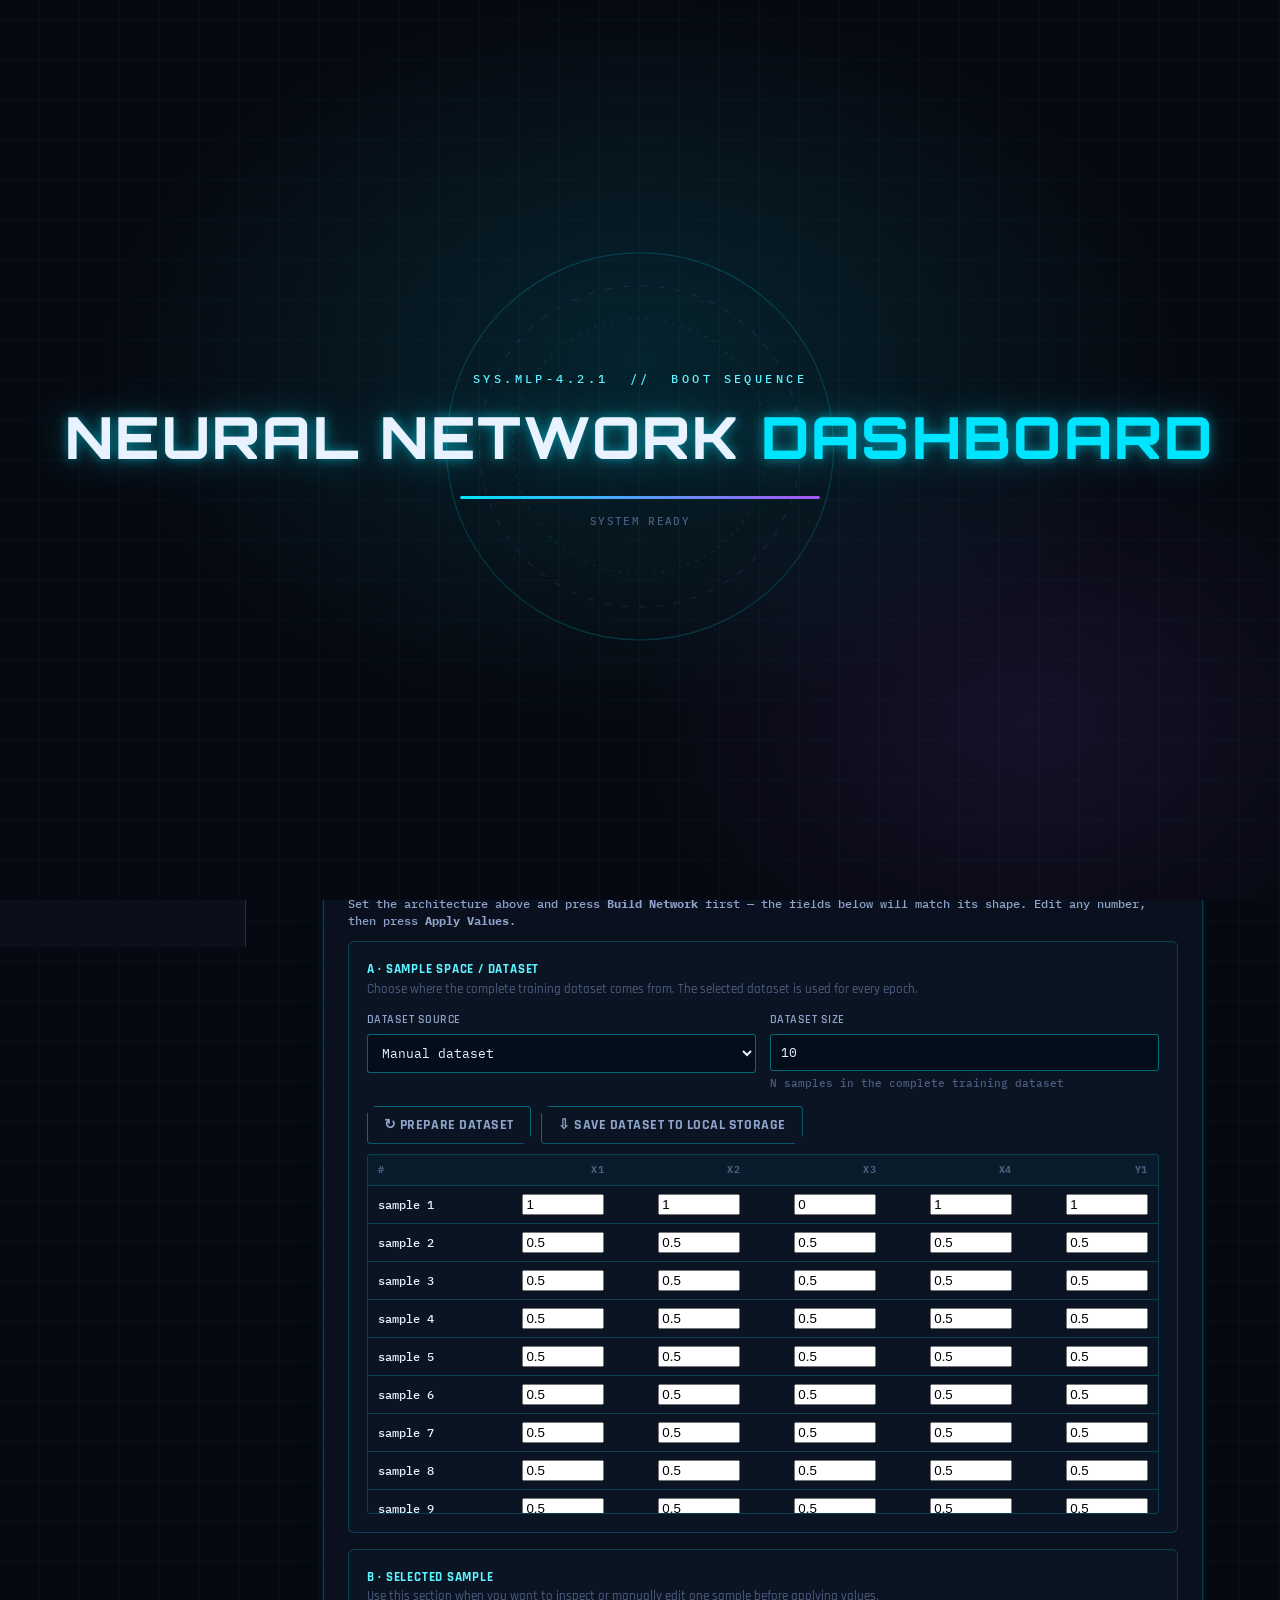
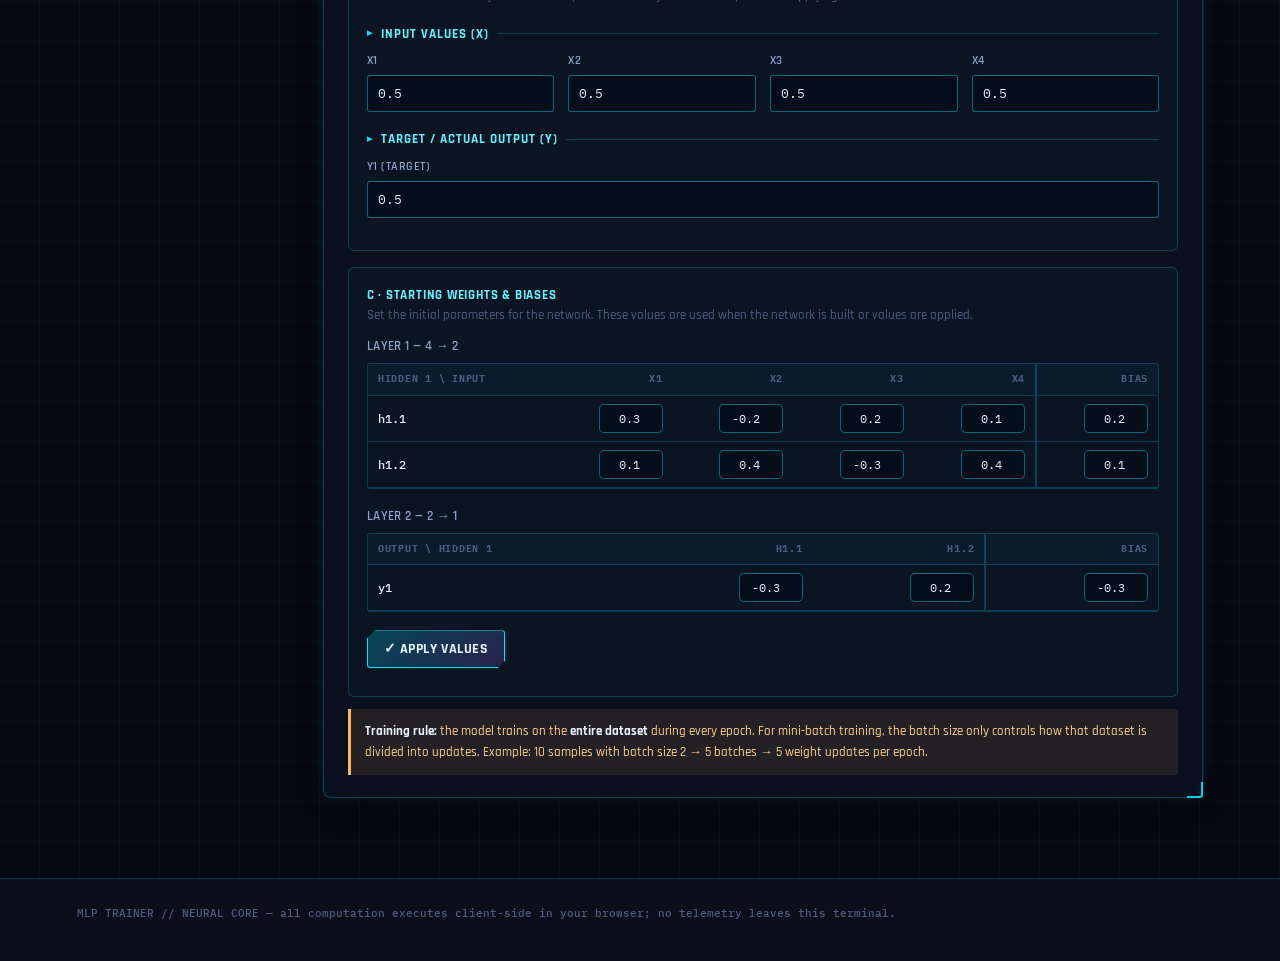
==== commit b061f381: "Future look ui add" ====
--- a/mlp_notebook_visualizer.html
+++ b/mlp_notebook_visualizer.html
@@ -3,392 +3,60 @@
 <head>
 <meta charset="UTF-8">
 <meta name="viewport" content="width=device-width, initial-scale=1.0">
-<title>MLP Trainer — Neural Network Workspace</title>
+<link rel="stylesheet" href="style.css" class="style">
+<title>MLP Trainer // Neural Core</title>
 <link rel="preconnect" href="https://fonts.googleapis.com">
 <link rel="preconnect" href="https://fonts.gstatic.com" crossorigin>
-<link href="https://fonts.googleapis.com/css2?family=Inter:wght@400;500;600;700;800&family=IBM+Plex+Mono:wght@400;500;600;700&display=swap" rel="stylesheet">
-<style>
-  :root{
-    /* ---- Core neutrals (cool slate) ---- */
-    --bg:#f4f6f9;
-    --bg-elevated:#ffffff;
-    --ink:#0f172a;
-    --ink-soft:#4a5670;
-    --ink-faint:#8994a8;
-    --card:#ffffff;
-    --card-edge:#e2e6ed;
-    --card-edge-strong:#cdd3de;
-
-    /* ---- Brand / accent ---- */
-    --accent:#3538cd;
-    --accent-strong:#2a2d9e;
-    --accent-soft:#eef0fd;
-    --accent-ink:#2a2d9e;
-
-    /* ---- Semantic ---- */
-    --positive:#0f8a5f;
-    --positive-soft:#e6f6ef;
-    --negative:#d1293d;
-    --negative-soft:#fdecee;
-    --highlight:#d97706;
-    --highlight-soft:#fef3e2;
-    --highlight-ink:#7c4a03;
-
-    /* legacy variable names kept so inline SVG (var(--rust) etc.) still resolves */
-    --rust:#d1293d;
-    --sage:#0f8a5f;
-    --rule:#c7cedb;
-
-    --shadow-sm: 0 1px 2px rgba(15,23,42,0.06);
-    --shadow: 0 1px 2px rgba(15,23,42,0.04), 0 8px 20px -12px rgba(15,23,42,0.18);
-    --shadow-lg: 0 4px 10px rgba(15,23,42,0.06), 0 16px 40px -16px rgba(15,23,42,0.28);
-    --radius-sm:6px;
-    --radius:10px;
-    --radius-lg:14px;
-  }
-  *{box-sizing:border-box;}
-
-  html,body{margin:0;padding:0;}
-  body{
-    background:
-      radial-gradient(1200px 480px at 12% -8%, rgba(53,56,205,0.06), transparent 60%),
-      var(--bg);
-    color:var(--ink);
-    font-family:'Inter', -apple-system, BlinkMacSystemFont, 'Segoe UI', sans-serif;
-    -webkit-font-smoothing:antialiased;
-    font-size:14.5px;
-    line-height:1.5;
-  }
-  .mono{font-family:'IBM Plex Mono', ui-monospace, monospace;}
-  a{color:var(--accent);}
-
-  /* ===== Header ===== */
-  header.top{
-    padding:30px 6vw 24px;
-    background:var(--bg-elevated);
-    border-bottom:1px solid var(--card-edge);
-    position:relative;
-  }
-  header.top::after{
-    content:""; position:absolute; left:0; right:0; bottom:-1px; height:3px;
-    background:linear-gradient(90deg, var(--accent), #818cf8 45%, transparent 85%);
-  }
-  header.top .eyebrow{
-    font-family:'IBM Plex Mono', monospace;
-    font-size:11px;
-    font-weight:600;
-    letter-spacing:.08em;
-    text-transform:uppercase;
-    color:var(--accent-ink);
-    display:flex; align-items:center; gap:8px;
-  }
-  header.top .eyebrow .dot{width:6px;height:6px;border-radius:50%;background:var(--accent);display:inline-block;}
-  header.top h1{
-    font-size:clamp(24px, 2.8vw, 32px);
-    margin:8px 0 4px;
-    font-weight:700;
-    letter-spacing:-0.02em;
-    color:var(--ink);
-    font-family:'Inter', sans-serif;
-  }
-  header.top h1 .arrow-anim{color:var(--accent);}
-  header.top h2{ color:var(--ink-soft) !important; }
-  header.top p.sub{
-    margin:6px 0 0; color:var(--ink-soft); font-size:14.5px; max-width:680px; line-height:1.55;
-  }
-  header.top .arch-tag{
-    position:absolute; right:6vw; top:32px;
-    font-family:'IBM Plex Mono', monospace;
-    font-size:12px; font-weight:600; color:var(--accent-ink);
-    background:var(--accent-soft);
-    border:1px solid #d6d8fb;
-    border-radius:999px;
-    padding:7px 14px 7px 12px;
-    display:flex; align-items:center; gap:7px;
-    box-shadow:var(--shadow-sm);
-  }
-  header.top .arch-tag::before{
-    content:""; width:6px; height:6px; border-radius:50%; background:var(--accent); flex:0 0 auto;
-  }
-  @media (max-width: 900px){ header.top .arch-tag{ position:static; display:inline-block; margin-top:14px;} }
-
-  /* ===== Step tabs ===== */
-  .steps-wrap{ padding:0 6vw; background:var(--bg-elevated); border-bottom:1px solid var(--card-edge); }
-  .steps{
-    display:flex; overflow-x:auto; gap:2px; padding-bottom:0;
-  }
-  .step{
-    flex:0 0 auto;
-    display:flex; align-items:center; gap:8px;
-    padding:12px 16px;
-    font-family:'Inter', sans-serif;
-    font-size:13px; font-weight:500; color:var(--ink-faint);
-    border-bottom:2px solid transparent;
-    white-space:nowrap;
-    transition:all .18s ease;
-  }
-  .step .num{
-    width:19px;height:19px;border-radius:50%;
-    border:1.5px solid var(--ink-faint);
-    display:flex;align-items:center;justify-content:center;
-    font-size:10px; font-family:'IBM Plex Mono',monospace;
-  }
-  .step.active{ color:var(--ink); border-bottom-color:var(--accent); }
-  .step.active .num{ background:var(--accent); border-color:var(--accent); color:#fff; }
-  .step.done{ color:var(--positive); }
-  .step.done .num{ border-color:var(--positive); color:var(--positive); background:var(--positive-soft); }
-
-  main{ padding:24px 6vw 80px; display:grid; gap:20px; }
-  .row{ display:grid; gap:20px; }
-  .row.cols-3{ grid-template-columns: 1.15fr 1fr 0.85fr; }
-  .row.cols-2{ grid-template-columns: 1.3fr 1fr; }
-  @media (max-width: 1100px){
-    .row.cols-3, .row.cols-2{ grid-template-columns: 1fr; }
-  }
-
-  /* ===== Cards ===== */
-  .card{
-    background:var(--card);
-    border:1px solid var(--card-edge);
-    border-radius:var(--radius-lg);
-    box-shadow:var(--shadow);
-    padding:22px 24px;
-    transition:box-shadow .2s ease, border-color .2s ease;
-  }
-  .card:hover{ box-shadow:var(--shadow-lg); border-color:var(--card-edge-strong); }
-  .card h2{
-    font-size:13px; margin:0 0 16px;
-    text-transform:uppercase; letter-spacing:.05em;
-    font-weight:700;
-    font-family:'Inter', sans-serif; color:var(--ink);
-    display:flex; align-items:center; justify-content:space-between; flex-wrap:wrap; gap:8px;
-    border-bottom:1px solid var(--card-edge);
-    padding-bottom:12px;
-  }
-  .card h2 .tag{ font-size:11.5px; color:var(--ink-faint); text-transform:none; letter-spacing:0; font-weight:500; }
-
-  /* ===== Dashboard stat cells ===== */
-  .dash-grid{ display:grid; grid-template-columns:repeat(auto-fit,minmax(120px,1fr)); gap:12px; }
-  .dash-cell{
-    border:1px solid var(--card-edge); border-left:3px solid var(--accent); border-radius:var(--radius); padding:13px 15px; background:var(--bg);
-    transition:transform .15s ease, box-shadow .15s ease;
-  }
-  .dash-cell:hover{ transform:translateY(-1px); box-shadow:var(--shadow-sm); }
-  .dash-cell .label{ font-family:'IBM Plex Mono',monospace; font-size:10px; color:var(--ink-faint); text-transform:uppercase; letter-spacing:.06em; font-weight:600;}
-  .dash-cell .value{ font-family:'IBM Plex Mono',monospace; font-size:21px; font-weight:700; margin-top:5px; color:var(--ink); }
-  .dash-cell.loss{ border-left-color:var(--negative); }
-  .dash-cell.loss .value{ color:var(--negative); }
-  .dash-cell.step{ border-left-color:var(--positive); }
-  .dash-cell.step .value{ color:var(--positive); }
-
-  /* ===== Controls / buttons ===== */
-  .controls{ display:flex; flex-wrap:wrap; gap:10px; align-items:center; }
-  .inspect-controls{ display:grid; grid-template-columns:minmax(150px,1fr) repeat(4,minmax(0,auto)); gap:10px; align-items:end; }
-  .inspect-control-group{ display:flex; flex-wrap:wrap; gap:8px; align-items:center; padding-top:4px; }
-  .inspect-control-group.primary-actions{ border-top:1px solid var(--card-edge); margin-top:14px; padding-top:14px; }
-  .inspect-control-group .action-separator{ width:1px; height:28px; background:var(--card-edge); margin:0 2px; }
-  .inspect-control-group button{ min-height:40px; white-space:nowrap; }
-  .inspect-control-group .next-action{ min-width:128px; }
-  .inspect-control-group .full-action{ min-width:176px; }
-  .inspect-control-group .reset-action{ min-width:96px; }
-  .inspect-stage-note{ margin-top:10px; font-family:'IBM Plex Mono',monospace; font-size:11px; color:var(--ink-faint); line-height:1.6; }
-  @media(max-width:900px){ .inspect-controls{grid-template-columns:1fr 1fr;} .inspect-controls .sample-field{grid-column:1/-1;} }
-  @media(max-width:560px){ .inspect-controls{grid-template-columns:1fr;} .inspect-control-group{display:grid;grid-template-columns:1fr 1fr;width:100%;} .inspect-control-group .action-separator{display:none;} .inspect-control-group button{width:100%;} }
-  button{
-    font-family:'Inter', sans-serif;
-    font-weight:600;
-    font-size:13px;
-    padding:9px 16px;
-    border-radius:var(--radius-sm);
-    border:1px solid var(--card-edge-strong);
-    background:var(--bg-elevated);
-    color:var(--ink);
-    cursor:pointer;
-    transition: transform .1s ease, background .15s ease, border-color .15s ease, box-shadow .15s ease;
-  }
-  button:hover{ background:var(--bg); border-color:var(--ink-faint); }
-  button:active{ transform:scale(0.97); }
-  button.primary{ background:linear-gradient(135deg, var(--accent), var(--accent-strong)); color:#fff; border-color:var(--accent-strong); box-shadow:var(--shadow-sm); }
-  button.primary:hover{ background:linear-gradient(135deg, var(--accent-strong), var(--accent-strong)); box-shadow:var(--shadow); }
-  button.ghost{ background:transparent; border-style:solid; color:var(--ink-soft); }
-  button.ghost:hover{ background:var(--accent-soft); color:var(--accent-ink); border-color:#d6d8fb; }
-  button.danger{ border-color:var(--negative); color:var(--negative); background:var(--negative-soft); }
-  button.danger:hover{ background:var(--negative); color:#fff; }
-  button:focus-visible{ outline:2.5px solid var(--accent); outline-offset:2px; }
-  button:disabled{ opacity:.4; cursor:not-allowed; }
-
-  /* ===== Config forms ===== */
-  .cfg-grid{ display:grid; grid-template-columns:repeat(auto-fit,minmax(170px,1fr)); gap:14px; margin-bottom:14px; }
-  .cfg-field label{ display:block; font-family:'Inter',sans-serif; font-size:11.5px; font-weight:600; color:var(--ink-soft); margin-bottom:5px; }
-  .cfg-field input, .cfg-field select{
-    width:100%; font-family:'IBM Plex Mono',monospace; font-size:13px; padding:9px 10px;
-    border:1px solid var(--card-edge-strong); border-radius:var(--radius-sm); background:var(--bg-elevated); color:var(--ink);
-  }
-  .cfg-field input:focus, .cfg-field select:focus{ outline:none; border-color:var(--accent); box-shadow:0 0 0 3px var(--accent-soft); }
-  .cfg-hint{ font-size:11px; color:var(--ink-faint); margin-top:4px; font-family:'Inter',sans-serif;}
-  .cfg-section-label{ font-family:'Inter',sans-serif; font-size:11.5px; font-weight:700; text-transform:uppercase; color:var(--ink); margin:18px 0 9px; letter-spacing:.04em; display:flex; align-items:center; gap:8px;}
-  .cfg-section-label:first-child{ margin-top:0; }
-  .cfg-section-label::after{ content:""; flex:1; border-bottom:1px solid var(--card-edge); }
-
-  .param-layer{ margin-bottom:18px; }
-  .param-layer-title{ font-family:'Inter',sans-serif; font-size:12px; font-weight:600; color:var(--ink-soft); margin-bottom:7px; }
-  .param-table input{
-    width:64px; font-family:'IBM Plex Mono',monospace; font-size:11.5px; padding:6px 7px;
-    border:1px solid var(--card-edge-strong); border-radius:5px; background:var(--bg-elevated); color:var(--ink); text-align:right;
-  }
-  .param-table input:focus{ outline:none; border-color:var(--accent); box-shadow:0 0 0 3px var(--accent-soft); }
-  .param-table th.bias-col, .param-table td.bias-col{ border-left:2px solid var(--card-edge); }
-
-  .hidden-layers-list{ display:flex; flex-wrap:wrap; gap:10px; align-items:flex-end; }
-  .hl-row{ display:flex; flex-direction:column; gap:5px; background:var(--bg); border:1px solid var(--card-edge); border-radius:var(--radius-sm); padding:9px 11px; }
-  .hl-row label{ font-family:'Inter',sans-serif; font-size:10px; font-weight:600; color:var(--ink-faint); text-transform:uppercase; letter-spacing:.03em; }
-  .hl-row .hl-inline{ display:flex; align-items:center; gap:6px; }
-  .hl-row input{ width:56px; font-family:'IBM Plex Mono',monospace; font-size:13px; padding:6px 7px; border:1px solid var(--card-edge-strong); border-radius:5px; }
-  .hl-remove{ border:none; background:transparent; color:var(--negative); cursor:pointer; font-size:16px; padding:0 2px; }
-  .hl-add{ align-self:flex-start; }
-
-  [data-hide-if-not="mini-batch"]{ display:none; }
-  .gd-mini [data-hide-if-not="mini-batch"]{ display:block; }
-
-  /* ===== Network diagram ===== */
-  .diagram-wrap{ position:relative; }
-  svg#netsvg{ width:100%; height:auto; display:block; }
-  .node-circle{ fill:var(--bg-elevated); stroke:var(--ink); stroke-width:1.8; }
-  .node-circle.hidden{ stroke:var(--ink-soft); }
-  .node-circle.output{ stroke:var(--accent); stroke-width:2.2; }
-  .node-label{ font-family:'IBM Plex Mono',monospace; font-weight:600; fill:var(--ink); text-anchor:middle; }
-  .node-sub{ font-family:'IBM Plex Mono',monospace; font-size:9px; fill:var(--ink-soft); text-anchor:middle; }
-  .layer-tag{ font-family:'Inter',sans-serif; font-weight:600; font-size:10px; fill:var(--ink-faint); text-anchor:middle; text-transform:uppercase; letter-spacing:.05em; }
-  .edge{ stroke:var(--ink-faint); stroke-width:1.1; fill:none; opacity:.45; }
-  .edge-label{ font-family:'IBM Plex Mono',monospace; font-size:8.5px; fill:var(--ink-soft); }
-  .edge-label-bg{ fill:var(--bg-elevated); opacity:.9; }
-  .pulse-fwd{ stroke:var(--accent) !important; stroke-width:2.2 !important; stroke-dasharray:6 5; opacity:1 !important; animation: dashmove .6s linear infinite; }
-  .pulse-back{ stroke:var(--positive) !important; stroke-width:2.2 !important; stroke-dasharray:6 5; opacity:1 !important; animation: dashmoveback .6s linear infinite; }
-  @keyframes dashmove{ to{ stroke-dashoffset:-22; } }
-  @keyframes dashmoveback{ to{ stroke-dashoffset:22; } }
-  svg#netsvg g[id]{ transform-box: fill-box; transform-origin: center; }
-  .node-flash{ animation: flash .9s ease; }
-  @keyframes flash{
-    0%{ filter:drop-shadow(0 0 0 var(--highlight)); transform:scale(1); }
-    30%{ filter:drop-shadow(0 0 12px var(--highlight)); transform:scale(1.1); }
-    100%{ filter:drop-shadow(0 0 0 transparent); transform:scale(1);} }
-  .layer-status{
-    font-family:'IBM Plex Mono', monospace; font-size:11.5px; color:var(--ink-soft);
-    background:var(--bg); border:1px solid var(--card-edge); border-radius:var(--radius-sm);
-    padding:9px 13px; margin-bottom:14px; display:flex; align-items:center; gap:9px;
-  }
-  .layer-status.active{ color:var(--ink); border-color:var(--accent); background:var(--accent-soft); }
-  .layer-status::before{
-    content:""; width:7px; height:7px; border-radius:50%; background:var(--ink-faint); flex:0 0 auto;
-  }
-  .layer-status.active::before{ background:var(--accent); animation: statusdot 1s ease-in-out infinite; }
-  @keyframes statusdot{ 0%,100%{ opacity:.35; } 50%{ opacity:1; } }
-  @media (prefers-reduced-motion: reduce){ .layer-status.active::before{ animation:none; } }
-
-  /* ===== Calc log ===== */
-  .calc-log{
-    font-family:'IBM Plex Mono', monospace; font-size:12px; line-height:1.65;
-    max-height:440px; overflow-y:auto; padding-right:6px;
-  }
-  .calc-log .entry{ margin-bottom:16px; padding-bottom:14px; border-bottom:1px solid var(--card-edge); }
-  .calc-log .entry:last-child{ border-bottom:none; }
-  .calc-log .entry .title{ color:var(--accent-ink); font-weight:700; text-transform:uppercase; font-size:10.5px; letter-spacing:.05em; margin-bottom:6px; font-family:'Inter',sans-serif; }
-  .calc-log .entry .expl{ font-family:'Inter', sans-serif; font-size:12.5px; color:var(--ink-soft); margin-bottom:7px; }
-  .calc-log .line{ white-space:pre-wrap; }
-  .calc-log .result{ color:var(--positive); font-weight:700; margin-top:4px;}
-  .calc-log::-webkit-scrollbar{ width:8px; }
-  .calc-log::-webkit-scrollbar-thumb{ background:var(--card-edge-strong); border-radius:4px; }
-
-  /* ===== Tables ===== */
-  table{ width:100%; border-collapse:collapse; font-family:'IBM Plex Mono',monospace; font-size:11.5px; }
-  th,td{ text-align:right; padding:8px 10px; border-bottom:1px solid var(--card-edge); }
-  th:first-child, td:first-child{ text-align:left; }
-  th{ color:var(--ink-faint); font-weight:700; text-transform:uppercase; font-size:9.5px; letter-spacing:.05em; background:var(--bg); }
-  tbody tr:hover{ background:var(--bg); }
-  td.pos{ color:var(--positive); font-weight:600; }
-  td.neg{ color:var(--negative); font-weight:600; }
-  .table-scroll{ overflow-x:auto; max-height:260px; overflow-y:auto; border:1px solid var(--card-edge); border-radius:var(--radius-sm); }
-  details.layer-table{ border:1px solid var(--card-edge); border-radius:var(--radius-sm); margin-bottom:10px; background:var(--bg-elevated); overflow:hidden; }
-  details.layer-table > summary{ cursor:pointer; padding:10px 13px; font-family:'Inter',sans-serif; font-weight:600; font-size:12px; color:var(--ink-soft); list-style:none; }
-  details.layer-table > summary::-webkit-details-marker{ display:none; }
-  details.layer-table > summary::before{ content:"▸ "; color:var(--accent); }
-  details.layer-table[open] > summary::before{ content:"▾ "; }
-
-  /* ===== I/O bars ===== */
-  .io-row{ display:flex; align-items:center; gap:10px; margin-bottom:9px; }
-  .io-row .io-label{ font-family:'IBM Plex Mono',monospace; font-size:11px; color:var(--ink-soft); width:120px; flex:0 0 auto; }
-  .io-row .io-bar-track{ flex:1; background:#e9edf3; border-radius:6px; height:16px; overflow:hidden; position:relative; }
-  .io-row .io-bar-fill{ height:100%; transition:width .4s ease; }
-  .io-row .io-bar-fill.actual{ background:var(--positive); }
-  .io-row .io-bar-fill.pred{ background:var(--accent); }
-  .io-row .io-val{ font-family:'IBM Plex Mono',monospace; font-size:11px; color:var(--ink-faint); width:56px; text-align:right; flex:0 0 auto; }
-
-  .chart-wrap svg{ width:100%; height:auto; display:block; }
-  .chart-legend{ display:flex; gap:16px; font-family:'IBM Plex Mono',monospace; font-size:11px; margin-top:8px; flex-wrap:wrap; }
-  .chart-legend .li{ display:flex; align-items:center; gap:6px; color:var(--ink-soft); }
-  .chart-legend .sw{ width:14px; height:3px; display:inline-block; border-radius:2px; }
-
-  .status-line{ font-family:'IBM Plex Mono',monospace; font-size:11.5px; color:var(--ink-soft); margin-top:10px; }
-  .warn{ color:var(--negative); }
-
-  /* ===== Workflow blocks ===== */
-  .workflow-block{border:1px solid var(--card-edge);background:var(--bg);border-radius:var(--radius);padding:18px;margin-top:16px;}
-  .workflow-block:first-of-type{margin-top:12px;}
-  .workflow-head{display:flex;align-items:flex-start;justify-content:space-between;gap:16px;margin-bottom:12px;}
-  .workflow-title{font-family:'Inter',sans-serif;font-size:12px;font-weight:700;letter-spacing:.04em;text-transform:uppercase;color:var(--ink);}
-  .workflow-note{font-family:'Inter',sans-serif;font-size:12px;color:var(--ink-faint);line-height:1.55;max-width:620px;}
-  .workflow-actions{display:flex;flex-wrap:wrap;gap:10px;align-items:center;margin-top:12px;}
-  .dataset-summary{display:grid;grid-template-columns:repeat(3,minmax(0,1fr));gap:10px;margin-top:12px;}
-  .dataset-stat{border:1px solid var(--card-edge);background:var(--bg-elevated);border-radius:var(--radius-sm);padding:10px 12px;}
-  .dataset-stat .label{font-family:'IBM Plex Mono',monospace;font-size:10px;text-transform:uppercase;letter-spacing:.05em;color:var(--ink-faint);}
-  .dataset-stat .value{font-family:'IBM Plex Mono',monospace;font-size:15px;font-weight:700;margin-top:3px;}
-  .training-callout{border-left:3px solid var(--highlight);background:var(--highlight-soft);border-radius:0 var(--radius-sm) var(--radius-sm) 0;padding:12px 14px;margin-top:12px;font-family:'Inter',sans-serif;font-size:12.5px;line-height:1.6;color:var(--highlight-ink);}
-  .training-callout b{color:var(--ink);}
-  .section-divider{height:1px;background:var(--card-edge);margin:16px 0;}
-
-  /* ===== App shell / sidebar ===== */
-  .app-shell{display:grid;grid-template-columns:246px minmax(0,1fr);min-height:calc(100vh - 150px);}
-  .sidebar{position:sticky;top:0;height:100vh;max-height:100vh;overflow:auto;border-right:1px solid var(--card-edge);background:var(--bg-elevated);padding:20px 14px;z-index:20;}
-  .sidebar-brand{display:flex;align-items:center;gap:10px;padding:4px 10px 18px;border-bottom:1px solid var(--card-edge);margin-bottom:14px;}
-  .sidebar-brand .brand-mark{width:34px;height:34px;border-radius:9px;background:linear-gradient(135deg,var(--accent),#6366f1);display:flex;align-items:center;justify-content:center;flex:0 0 auto;box-shadow:var(--shadow-sm);}
-  .sidebar-brand .kicker{font-family:'IBM Plex Mono',monospace;font-size:9.5px;letter-spacing:.1em;text-transform:uppercase;color:var(--ink-faint);margin-top:2px;}
-  .sidebar-brand strong{display:block;font-family:'Inter',sans-serif;font-weight:700;font-size:14.5px;color:var(--ink);line-height:1.2;}
-  .side-nav{display:flex;flex-direction:column;gap:3px;}
-  .side-nav button{appearance:none;border:1px solid transparent;background:transparent;color:var(--ink-soft);width:100%;text-align:left;padding:10px 11px;border-radius:8px;cursor:pointer;font-family:'Inter',sans-serif;font-size:12.5px;font-weight:500;display:flex;align-items:center;gap:10px;transition:.15s ease;}
-  .side-nav button:hover{background:var(--bg);color:var(--ink);}
-  .side-nav button.active{background:linear-gradient(135deg,var(--accent),var(--accent-strong));color:#fff;border-color:var(--accent-strong);box-shadow:var(--shadow-sm);}
-  .side-nav .nav-num{width:22px;height:22px;border:1px solid currentColor;border-radius:6px;display:grid;place-items:center;font-size:10px;flex:0 0 auto;font-family:'IBM Plex Mono',monospace;}
-  .side-nav .nav-copy{display:flex;flex-direction:column;gap:2px;}
-  .side-nav .nav-copy small{font-size:9.5px;opacity:.7;letter-spacing:.01em;font-weight:400;}
-  .sidebar-status{margin-top:20px;padding:14px 15px;border:1px solid #dcdffa;background:linear-gradient(165deg,var(--accent-soft),var(--bg-elevated) 70%);border-radius:var(--radius);}
-  .sidebar-status .status-title{font-family:'Inter',sans-serif;font-size:9.5px;font-weight:700;text-transform:uppercase;letter-spacing:.06em;color:var(--accent-ink);display:flex;align-items:center;gap:6px;}
-  .sidebar-status .status-title::before{content:"";width:6px;height:6px;border-radius:50%;background:var(--positive);box-shadow:0 0 0 3px var(--positive-soft);}
-  .sidebar-status .status-value{font-family:'IBM Plex Mono',monospace;font-size:11px;margin-top:9px;line-height:1.7;color:var(--ink-soft);}
-  .sidebar-status .status-value b{color:var(--ink);font-weight:700;}
-  .workspace{min-width:0;}
-  .workspace main{max-width:none;}
-  .view-panel{display:none;}
-  .view-panel.active{display:block;}
-  .view-title{padding:18px 6vw 0;font-family:'Inter',sans-serif;color:var(--ink-faint);font-size:11px;font-weight:600;text-transform:uppercase;letter-spacing:.06em;}
-  .mobile-nav{display:none;}
-  @media(max-width:900px){
-    .app-shell{display:block;min-height:0;}
-    .sidebar{display:none;}
-    .mobile-nav{display:flex;position:sticky;top:0;z-index:30;overflow-x:auto;gap:6px;padding:10px 12px;background:var(--bg-elevated);border-bottom:1px solid var(--card-edge);}
-    .mobile-nav button{white-space:nowrap;border:1px solid var(--card-edge);background:var(--bg);padding:8px 12px;border-radius:999px;font-family:'Inter',sans-serif;font-weight:600;font-size:11.5px;color:var(--ink-soft);}
-    .mobile-nav button.active{background:var(--accent);color:#fff;border-color:var(--accent);}
-  }
-  @media(max-width:720px){.dataset-summary{grid-template-columns:1fr}.workflow-head{display:block}.workflow-note{margin-top:5px}}
-
-
-  footer{ padding:26px 6vw 40px; color:var(--ink-faint); font-family:'IBM Plex Mono',monospace; font-size:11px; border-top:1px solid var(--card-edge); background:var(--bg-elevated); }
-
-  @media (prefers-reduced-motion: reduce){
-    .pulse-fwd,.pulse-back,.node-flash{ animation:none !important; }
-  }
-</style>
+<link href="https://fonts.googleapis.com/css2?family=Orbitron:wght@500;600;700;800;900&family=Rajdhani:wght@400;500;600;700&family=IBM+Plex+Mono:wght@400;500;600;700&display=swap" rel="stylesheet">
+
 </head>
 <body>
+
+<div id="bootSplash" class="boot-splash" role="status" aria-live="polite">
+  <div class="boot-scan" aria-hidden="true"></div>
+  <div class="boot-rings" aria-hidden="true">
+    <svg viewBox="0 0 400 400" width="440" height="440">
+      <circle class="ring ring-1" cx="200" cy="200" r="176"/>
+      <circle class="ring ring-2" cx="200" cy="200" r="146"/>
+      <circle class="ring ring-3" cx="200" cy="200" r="116"/>
+    </svg>
+  </div>
+  <div class="boot-content">
+    <div class="boot-kicker mono">SYS.MLP-4.2.1 &nbsp;//&nbsp; BOOT SEQUENCE</div>
+    <h1 class="boot-title">NEURAL NETWORK <span class="accent-word">DASHBOARD</span></h1>
+    <div class="boot-bar-track"><div class="boot-bar-fill" id="bootBarFill"></div></div>
+    <div class="boot-status mono" id="bootStatusLine">INITIALIZING NEURAL CORE…</div>
+  </div>
+</div>
+<script>
+(function(){
+  var splash = document.getElementById('bootSplash');
+  if(!splash) return;
+  var statusEl = document.getElementById('bootStatusLine');
+  var barEl = document.getElementById('bootBarFill');
+  var reduced = window.matchMedia && window.matchMedia('(prefers-reduced-motion: reduce)').matches;
+  var lines = ['INITIALIZING NEURAL CORE…','LOADING SYNAPTIC WEIGHTS…','CALIBRATING GRADIENT ENGINE…','SYSTEM READY'];
+  var total = reduced ? 200 : 2200;
+  var prevOverflow = document.body.style.overflow;
+  document.body.style.overflow = 'hidden';
+  var i = 0;
+  var stepMs = total / lines.length;
+  var timer = setInterval(function(){
+    i++;
+    if(i < lines.length && statusEl){ statusEl.textContent = lines[i]; }
+  }, stepMs);
+  requestAnimationFrame(function(){ if(barEl) barEl.style.width = '100%'; });
+  setTimeout(function(){
+    clearInterval(timer);
+    if(statusEl) statusEl.textContent = lines[lines.length-1];
+    splash.classList.add('boot-hide');
+    document.body.style.overflow = prevOverflow;
+    setTimeout(function(){ splash.remove(); }, reduced ? 50 : 720);
+  }, total + (reduced ? 80 : 260));
+})();
+</script>
+
+<div id="archTag" style="display:none"></div>
 
 <div class="steps-wrap">
   <div class="steps" id="stepsBar"></div>
@@ -404,7 +72,7 @@
           <path d="M7 6.8 17 11.2M7 17.2 17 12.8" stroke="#fff" stroke-width="1.3" stroke-linecap="round"/>
         </svg>
       </div>
-      <div><strong>MLP Trainer</strong><div class="kicker">Workspace</div></div>
+      <div><strong>MLP TRAINER</strong><div class="kicker">// Neural Workspace</div></div>
     </div>
     <nav class="side-nav" id="sideNav">
       <button type="button" class="active" data-view="setup"><span class="nav-num">01</span><span class="nav-copy">Setup<small>architecture · dataset · parameters</small></span></button>
@@ -634,27 +302,6 @@
     </div>
     <div class="status-line" id="trainStatus">Idle — build a network above, then press Train.</div>
   </section>
-  </div><!-- /train -->
-
-  <div class="view-panel" data-panel="results">
-  <div class="view-title">04 / Results — inspect learned parameters and training history</div>
-
-  <!-- Weight / bias tables -->
-  <section class="card">
-    <h2>Weights &amp; Biases <span class="tag">by layer, current values</span></h2>
-    <div id="weightTables"></div>
-  </section>
-
-  <!-- Loss chart -->
-  <section class="card">
-    <h2>Loss over Epochs <span class="tag">training history</span></h2>
-    <div class="chart-wrap">
-      <svg id="lossChart" viewBox="0 0 400 220"></svg>
-    </div>
-    <div class="chart-legend">
-      <span class="li"><span class="sw" style="background:#3538cd"></span>epoch loss (avg over dataset)</span>
-    </div>
-  </section>
 
   <!-- Epoch-by-epoch history table -->
   <section class="card">
@@ -667,955 +314,35 @@
     </div>
     <div class="status-line" id="historyEmptyNote">No epochs run yet — press Train or Step 1 Epoch above.</div>
   </section>
+  </div><!-- /train -->
+
+  <div class="view-panel" data-panel="results">
+  <div class="view-title">04 / Results — inspect learned parameters and training history</div>
+
+  <!-- Weight / bias tables -->
+  <section class="card">
+    <h2>Weights &amp; Biases <span class="tag">by layer, current values</span></h2>
+    <div id="weightTables"></div>
+  </section>
+
+  <!-- Loss chart -->
+  <section class="card">
+    <h2>Loss over Epochs <span class="tag">training history</span></h2>
+    <div class="chart-wrap">
+      <svg id="lossChart" viewBox="0 0 400 220"></svg>
+    </div>
+    <div class="chart-legend">
+      <span class="li"><span class="sw" style="background:#00e5ff"></span>epoch loss (avg over dataset)</span>
+    </div>
+  </section>
   </div><!-- /results -->
 
 </main>
   </div>
 </div>
 
-<footer>MLP Trainer — all math runs client-side in your browser; no data leaves this page.</footer>
-
-<script>
-(function(){
-  /* ===== Workspace navigation ===== */
-  const viewButtons = Array.from(document.querySelectorAll('[data-view]'));
-  const viewPanels = Array.from(document.querySelectorAll('[data-panel]'));
-  function activateView(view){
-    viewPanels.forEach(panel => panel.classList.toggle('active', panel.dataset.panel === view));
-    viewButtons.forEach(btn => btn.classList.toggle('active', btn.dataset.view === view));
-    const target = document.querySelector(`[data-panel="${view}"]`);
-    if(target) window.scrollTo({top:0, behavior:'smooth'});
-  }
-  viewButtons.forEach(btn => btn.addEventListener('click', ()=>activateView(btn.dataset.view)));
-
-
-  /* ============ Math helpers ============ */
-  function randRange(a,b){ return a + Math.random()*(b-a); }
-  function sigmoid(z){ return 1/(1+Math.exp(-z)); }
-  function reluFn(z){ return Math.max(0,z); }
-  function softmaxVec(zs){
-    const m = Math.max(...zs);
-    const exps = zs.map(z => Math.exp(z-m));
-    const s = exps.reduce((a,b)=>a+b,0) || 1;
-    return exps.map(e => e/s);
-  }
-  function activate(zs, type){
-    if(type==='softmax') return softmaxVec(zs);
-    if(type==='relu') return zs.map(reluFn);
-    return zs.map(sigmoid);
-  }
-  function activDeriv(type, a, z){
-    if(type==='relu') return z>0 ? 1 : 0;
-    return a*(1-a); // sigmoid, and softmax (simplified elementwise approximation)
-  }
-  function shuffleIdx(n){
-    const a = Array.from({length:n}, (_,i)=>i);
-    for(let i=a.length-1;i>0;i--){ const j = Math.floor(Math.random()*(i+1)); [a[i],a[j]]=[a[j],a[i]]; }
-    return a;
-  }
-  function sleep(ms){ return new Promise(r=>setTimeout(r,ms)); }
-  function fmt(n, d){ return (typeof n === 'number' && isFinite(n)) ? n.toFixed(d===undefined?4:d) : '—'; }
-
-  /* ============ Config & state ============ */
-  let cfg = {
-    // Default MLP Notebook Visualizer configuration: 4 → 2 → 1
-    numInputs: 4, hidden: [2], numOutputs: 1,
-    hiddenAct: 'sigmoid', outputAct: 'sigmoid',
-    lossFn: 'mse', gdType: 'mini-batch', batchSize: 2,
-    epochs: 30, lr: 0.8
-  };
-  let net = null;         // { layerSizes, weights, biases }
-  let dataset = [];       // [{x:[...], y:[...]}]
-  let history = [];       // [{epoch, loss}]
-  let epochsRun = 0;
-  let training = false;
-  let stopRequested = false;
-  let inspect = null;     // { idx, activations, zsAll, deltas, loss, baseError, pred }
-  let inspectStage = 0;   // 0 ready, 1 forward, 2 loss, 3 backprop, 4 update
-
-  const LOSS_LABEL = { diff:'Actual − Predicted', mae:'Mean Absolute Error', mse:'Mean Squared Error' };
-  const LOSS_NOTE = {
-    diff: 'Loss = mean(y minus predicted). A raw, signed gap — the simplest possible error signal.',
-    mae: 'Loss = mean(|y minus predicted|). Gradient uses the sign of the gap, so every mistake pulls weights by the same size step regardless of magnitude.',
-    mse: 'Loss = mean((y minus predicted) squared). Gradient uses the gap directly, so bigger mistakes pull weights harder — the classic choice for regression.'
-  };
-
-  /* ============ Steps bar ============ */
-  const STEPS = ['Configure','Forward','Loss','Backward','Update','Train Epochs'];
-  let stepDone = new Set();
-  function renderSteps(active){
-    const bar = document.getElementById('stepsBar');
-    bar.innerHTML = STEPS.map((s,i)=>{
-      const cls = i===active ? 'active' : (stepDone.has(i) ? 'done' : '');
-      return `<div class="step ${cls}"><span class="num">${i+1}</span>${s}</div>`;
-    }).join('');
-  }
-  function markStep(i){ stepDone.add(i); renderSteps(i); }
-
-  /* ============ Network construction (values typed in by the user) ============ */
-  function defaultWeight(layer, i, j){
-    // Classic 4 → 2 → 1 inspection defaults. Other architectures fall back to 0.10.
-    const preset = {
-      '0:0:0':0.3, '0:0:1':-0.2, '0:0:2':0.2, '0:0:3':0.1,
-      '0:1:0':0.1, '0:1:1':0.4, '0:1:2':-0.3, '0:1:3':0.4,
-      '1:0:0':-0.3, '1:0:1':0.2
-    };
-    return Object.prototype.hasOwnProperty.call(preset, `${layer}:${i}:${j}`) ? preset[`${layer}:${i}:${j}`] : 0.10;
-  }
-  function defaultBias(layer, i){
-    const preset = {'0:0':0.2, '0:1':0.1, '1:0':-0.3};
-    return Object.prototype.hasOwnProperty.call(preset, `${layer}:${i}`) ? preset[`${layer}:${i}`] : 0;
-  }
-  function defaultX(i){ return [1,1,0,1][i] ?? 0.5; }
-  function defaultY(i){ return i===0 ? 1 : 0.5; }
-
-  // Builds empty/default-filled input fields (x, y, weights, biases) that match
-  // the current architecture in cfg. Called whenever the architecture changes.
-  function renderParamInputs(){
-    const sizes = [cfg.numInputs, ...cfg.hidden, cfg.numOutputs];
-
-    const xGrid = document.getElementById('xInputsGrid');
-    xGrid.innerHTML = Array.from({length:cfg.numInputs}, (_,i)=>`
-      <div class="cfg-field">
-        <label for="xin_${i}">x${i+1}</label>
-        <input type="number" step="any" id="xin_${i}" data-x-idx="${i}" value="${defaultX()}">
-      </div>`).join('');
-
-    const yGrid = document.getElementById('yInputsGrid');
-    yGrid.innerHTML = Array.from({length:cfg.numOutputs}, (_,i)=>`
-      <div class="cfg-field">
-        <label for="yin_${i}">y${i+1} (target)</label>
-        <input type="number" step="any" id="yin_${i}" data-y-idx="${i}" value="${defaultY()}">
-      </div>`).join('');
-
-    const paramWrap = document.getElementById('paramInputs');
-    let html = '';
-    for(let k=0;k<sizes.length-1;k++){
-      const from = sizes[k], to = sizes[k+1];
-      const fromLabel = k===0 ? 'x' : 'h'+k+'.';
-      const toLabel = (k===sizes.length-2) ? 'y' : 'h'+(k+1)+'.';
-      let head = `<th>${toLabel==='y'?'output':'hidden '+(k+1)} \\ ${fromLabel==='x'?'input':'hidden '+k}</th>`;
-      for(let j=0;j<from;j++) head += `<th>${fromLabel}${j+1}</th>`;
-      head += `<th class="bias-col">bias</th>`;
-      let rows = '';
-      for(let i=0;i<to;i++){
-        let cells = `<td>${toLabel}${i+1}</td>`;
-        for(let j=0;j<from;j++){
-          cells += `<td><input type="number" step="any" data-w-layer="${k}" data-w-i="${i}" data-w-j="${j}" value="${defaultWeight(k,i,j)}"></td>`;
-        }
-        cells += `<td class="bias-col"><input type="number" step="any" data-b-layer="${k}" data-b-i="${i}" value="${defaultBias(k,i)}"></td>`;
-        rows += `<tr>${cells}</tr>`;
-      }
-      html += `
-        <div class="param-layer">
-          <div class="param-layer-title">Layer ${k+1} — ${from} → ${to}</div>
-          <div class="table-scroll">
-            <table class="param-table"><thead><tr>${head}</tr></thead><tbody>${rows}</tbody></table>
-          </div>
-        </div>`;
-    }
-    paramWrap.innerHTML = html;
-  }
-
-  function randomSample(){
-    return { x:Array.from({length:cfg.numInputs},()=>Math.random()), y:Array.from({length:cfg.numOutputs},()=>Math.random()) };
-  }
-
-  function renderDatasetEditor(){
-    const wrap=document.getElementById('datasetEditor'); if(!wrap) return;
-    const n=Math.max(1,Math.min(500,parseInt(document.getElementById('cfgDatasetSize').value,10)||10));
-    document.getElementById('cfgDatasetSize').value=n;
-    let h='<div class="table-scroll" style="max-height:360px"><table><thead><tr><th>#</th>';
-    for(let i=0;i<cfg.numInputs;i++) h+=`<th>x${i+1}</th>`;
-    for(let i=0;i<cfg.numOutputs;i++) h+=`<th>y${i+1}</th>`;
-    h+='</tr></thead><tbody>';
-    for(let r=0;r<n;r++){ h+=`<tr><td>sample ${r+1}</td>`; for(let i=0;i<cfg.numInputs;i++){ const xv=(r===0 ? defaultX(i) : 0.5); h+=`<td><input type="number" step="any" data-ds-row="${r}" data-ds-x="${i}" value="${xv}" style="width:82px"></td>`; } for(let i=0;i<cfg.numOutputs;i++){ const yv=(r===0 ? defaultY(i) : 0.5); h+=`<td><input type="number" step="any" data-ds-row="${r}" data-ds-y="${i}" value="${yv}" style="width:82px"></td>`; } h+='</tr>'; }
-    wrap.innerHTML=h+'</tbody></table></div>';
-  }
-
-  function readDatasetFromEditor(){
-    const n=Math.max(1,Math.min(500,parseInt(document.getElementById('cfgDatasetSize').value,10)||1)); const data=[];
-    for(let r=0;r<n;r++){
-      const x=Array.from({length:cfg.numInputs},(_,i)=>parseFloat(document.querySelector(`[data-ds-row="${r}"][data-ds-x="${i}"]`)?.value)||0);
-      const y=Array.from({length:cfg.numOutputs},(_,i)=>parseFloat(document.querySelector(`[data-ds-row="${r}"][data-ds-y="${i}"]`)?.value)||0);
-      data.push({x,y});
-    } return data;
-  }
-
-  function fillDatasetEditor(data){
-    const safe=Array.isArray(data)?data:[]; document.getElementById('cfgDatasetSize').value=Math.max(1,Math.min(500,safe.length||1)); renderDatasetEditor();
-    safe.forEach((row,r)=>{ (row.x||[]).slice(0,cfg.numInputs).forEach((v,i)=>{const e=document.querySelector(`[data-ds-row="${r}"][data-ds-x="${i}"]`);if(e)e.value=v;}); (row.y||[]).slice(0,cfg.numOutputs).forEach((v,i)=>{const e=document.querySelector(`[data-ds-row="${r}"][data-ds-y="${i}"]`);if(e)e.value=v;}); });
-  }
-
-  function prepareDataset(){
-    const source=document.getElementById('cfgDatasetSource').value; const n=Math.max(1,Math.min(500,parseInt(document.getElementById('cfgDatasetSize').value,10)||10));
-    if(source==='random'){ const data=Array.from({length:n},randomSample); fillDatasetEditor(data); document.getElementById('datasetStatus').textContent=`Generated ${data.length} random samples.`; }
-    else if(source==='localStorage'){ try{ const data=JSON.parse(localStorage.getItem('mlp_dataset')||'null'); if(!Array.isArray(data)||!data.length) throw new Error('No saved dataset found.'); fillDatasetEditor(data); document.getElementById('datasetStatus').textContent=`Loaded ${data.length} samples from local storage.`; } catch(err){ document.getElementById('datasetStatus').textContent=`Local storage load failed: ${err.message}`; } }
-    else { document.getElementById('cfgDatasetSize').value=n; renderDatasetEditor(); document.getElementById('datasetStatus').textContent=`Manual dataset ready — enter ${n} sample(s).`; }
-  }
-
-  function saveDatasetToLocalStorage(){ const data=readDatasetFromEditor(); localStorage.setItem('mlp_dataset',JSON.stringify(data)); document.getElementById('datasetStatus').textContent=`Saved ${data.length} samples to local storage.`; }
-
-  function readSampleFromUI(){ return readDatasetFromEditor(); }
-
-  function buildNetwork(c){
-    const sizes = [c.numInputs, ...c.hidden, c.numOutputs];
-    const weights = [], biases = [];
-    for(let k=0;k<sizes.length-1;k++){
-      const from = sizes[k], to = sizes[k+1];
-      const W = []; for(let i=0;i<to;i++){
-        const row = [];
-        for(let j=0;j<from;j++){
-          const el = document.querySelector(`[data-w-layer="${k}"][data-w-i="${i}"][data-w-j="${j}"]`);
-          row.push(el ? (parseFloat(el.value) || 0) : defaultWeight());
-        }
-        W.push(row);
-      }
-      const B = []; for(let i=0;i<to;i++){
-        const el = document.querySelector(`[data-b-layer="${k}"][data-b-i="${i}"]`);
-        B.push(el ? (parseFloat(el.value) || 0) : defaultBias());
-      }
-      weights.push(W); biases.push(B);
-    }
-    return { layerSizes: sizes, weights, biases };
-  }
-
-  /* ============ Forward / Backward / Grad ============ */
-  function forwardPass(net, c, x){
-    const activations = [x.slice()];
-    const zsAll = [null];
-    let a = x.slice();
-    const L = net.weights.length;
-    for(let k=0;k<L;k++){
-      const W = net.weights[k], B = net.biases[k];
-      const to = W.length;
-      const z = [];
-      for(let i=0;i<to;i++){
-        let sum = B[i];
-        for(let j=0;j<W[i].length;j++) sum += W[i][j]*a[j];
-        z.push(sum);
-      }
-      const actType = (k===L-1) ? c.outputAct : c.hiddenAct;
-      const aNext = activate(z, actType);
-      zsAll.push(z);
-      activations.push(aNext);
-      a = aNext;
-    }
-    return { activations, zsAll };
-  }
-
-  function lossAndBaseError(y, pred, lossFn){
-    const n = y.length;
-    let baseError = [], loss = 0;
-    if(lossFn==='mae'){
-      baseError = y.map((yi,i)=>Math.sign(yi-pred[i]));
-      loss = y.reduce((s,yi,i)=>s+Math.abs(yi-pred[i]),0)/n;
-    } else if(lossFn==='mse'){
-      baseError = y.map((yi,i)=>(yi-pred[i]));
-      loss = y.reduce((s,yi,i)=>s+(yi-pred[i])*(yi-pred[i]),0)/n;
-    } else {
-      baseError = y.map((yi,i)=>(yi-pred[i]));
-      loss = y.reduce((s,yi,i)=>s+(yi-pred[i]),0)/n;
-    }
-    return { baseError, loss };
-  }
-
-  function backwardPass(net, c, activations, zsAll, y){
-    const L = net.weights.length;
-    const pred = activations[L];
-    const { baseError, loss } = lossAndBaseError(y, pred, c.lossFn);
-    const deltas = new Array(L);
-    const outDelta = pred.map((p,i)=> baseError[i]*activDeriv(c.outputAct, p, zsAll[L][i]));
-    deltas[L-1] = outDelta;
-    for(let k=L-2;k>=0;k--){
-      const a = activations[k+1], z = zsAll[k+1];
-      const nextW = net.weights[k+1], nextDelta = deltas[k+1];
-      const size = a.length;
-      const d = [];
-      for(let i=0;i<size;i++){
-        let sum = 0;
-        for(let j=0;j<nextDelta.length;j++) sum += nextW[j][i]*nextDelta[j];
-        d.push(sum*activDeriv(c.hiddenAct, a[i], z[i]));
-      }
-      deltas[k] = d;
-    }
-    return { deltas, loss, pred, baseError };
-  }
-
-  function computeGrads(net, activations, deltas){
-    const L = net.weights.length;
-    const dW = [], dB = [];
-    for(let k=0;k<L;k++){
-      const from = activations[k], delta = deltas[k];
-      const W = net.weights[k];
-      const gW = []; for(let i=0;i<W.length;i++){ const row=[]; for(let j=0;j<W[i].length;j++) row.push(delta[i]*from[j]); gW.push(row); }
-      dW.push(gW); dB.push(delta.slice());
-    }
-    return { dW, dB };
-  }
-
-  function zeroLikeW(net){ return net.weights.map(W=>W.map(row=>row.map(()=>0))); }
-  function zeroLikeB(net){ return net.biases.map(B=>B.map(()=>0)); }
-  function addInPlaceW(acc,g){ for(let k=0;k<acc.length;k++) for(let i=0;i<acc[k].length;i++) for(let j=0;j<acc[k][i].length;j++) acc[k][i][j]+=g[k][i][j]; }
-  function addInPlaceB(acc,g){ for(let k=0;k<acc.length;k++) for(let i=0;i<acc[k].length;i++) acc[k][i]+=g[k][i]; }
-  function applyGrads(net, c, sumW, sumB, count){
-    const lr = c.lr;
-    for(let k=0;k<net.weights.length;k++){
-      for(let i=0;i<net.weights[k].length;i++){
-        for(let j=0;j<net.weights[k][i].length;j++) net.weights[k][i][j] += lr*(sumW[k][i][j]/count);
-        net.biases[k][i] += lr*(sumB[k][i]/count);
-      }
-    }
-  }
-
-  function trainOneEpoch(net, c, dataset){
-    let totalLoss = 0, count = 0;
-    const order = shuffleIdx(dataset.length);
-    if(c.gdType==='stochastic'){
-      order.forEach(idx=>{
-        const { x, y } = dataset[idx];
-        const { activations, zsAll } = forwardPass(net, c, x);
-        const { deltas, loss } = backwardPass(net, c, activations, zsAll, y);
-        const { dW, dB } = computeGrads(net, activations, deltas);
-        applyGrads(net, c, dW, dB, 1);
-        totalLoss += loss; count++;
-      });
-    } else {
-      const bs = Math.max(1, Math.min(c.batchSize, dataset.length));
-      for(let start=0; start<order.length; start+=bs){
-        const batchIdx = order.slice(start, start+bs);
-        let sumW = zeroLikeW(net), sumB = zeroLikeB(net), batchLoss = 0;
-        batchIdx.forEach(idx=>{
-          const { x, y } = dataset[idx];
-          const { activations, zsAll } = forwardPass(net, c, x);
-          const { deltas, loss } = backwardPass(net, c, activations, zsAll, y);
-          const { dW, dB } = computeGrads(net, activations, deltas);
-          addInPlaceW(sumW, dW); addInPlaceB(sumB, dB);
-          batchLoss += loss;
-        });
-        applyGrads(net, c, sumW, sumB, batchIdx.length);
-        totalLoss += batchLoss; count += batchIdx.length;
-      }
-    }
-    return totalLoss/count;
-  }
-
-  /* ============ Layout / diagram ============ */
-  function computeLayout(sizes){
-    const maxSize = Math.max(...sizes);
-    const H = Math.max(300, maxSize*64+90);
-    const W = Math.max(680, sizes.length*180);
-    const positions = sizes.map((n,l)=>{
-      const x = sizes.length===1 ? W/2 : 70 + l*((W-140)/(sizes.length-1));
-      const ys = [];
-      for(let i=0;i<n;i++) ys.push(n===1 ? H/2 : 55 + i*((H-115)/(n-1)));
-      return { x, ys };
-    });
-    const r = maxSize<=4 ? 21 : (maxSize<=6 ? 16 : 12);
-    return { W, H, positions, r };
-  }
-
-  function layerName(l, numLayers){
-    if(l===0) return 'input';
-    if(l===numLayers-1) return 'output';
-    return 'hidden ' + l;
-  }
-  function nodeLabel(l, i, numLayers){
-    if(l===0) return 'x'+(i+1);
-    if(l===numLayers-1) return 'y'+(i+1);
-    return 'h'+l+'.'+(i+1);
-  }
-
-  function renderDiagram(){
-    const svg = document.getElementById('netsvg');
-    if(!net){ svg.innerHTML=''; return; }
-    const sizes = net.layerSizes;
-    const { W, H, positions, r } = computeLayout(sizes);
-    svg.setAttribute('viewBox', `0 0 ${W} ${H}`);
-    const totalEdges = sizes.slice(0,-1).reduce((s,n,k)=>s+n*sizes[k+1],0);
-    const showLabels = totalEdges <= 36;
-
-    let parts = [];
-    for(let k=0;k<sizes.length-1;k++){
-      for(let i=0;i<sizes[k];i++){
-        for(let j=0;j<sizes[k+1];j++){
-          const x1 = positions[k].x, y1 = positions[k].ys[i];
-          const x2 = positions[k+1].x, y2 = positions[k+1].ys[j];
-          const id = `e_${k}_${i}_${j}`;
-          parts.push(`<path class="edge" id="${id}" d="M${x1},${y1} L${x2},${y2}"/>`);
-          if(showLabels){
-            const midx=(x1+x2)/2, midy=(y1+y2)/2;
-            const wv = net.weights[k][j][i];
-            parts.push(`<rect class="edge-label-bg" x="${midx-24}" y="${midy-8}" width="48" height="12" rx="3"/>`);
-            parts.push(`<text class="edge-label" x="${midx}" y="${midy+2}" text-anchor="middle">${wv.toFixed(2)}</text>`);
-          }
-        }
-      }
-    }
-
-    const act = inspect ? inspect.activations : null;
-    for(let l=0;l<sizes.length;l++){
-      parts.push(`<text class="layer-tag" x="${positions[l].x}" y="18">${layerName(l, sizes.length)}</text>`);
-      for(let i=0;i<sizes[l];i++){
-        const x = positions[l].x, y = positions[l].ys[i];
-        const cls = l===0 ? '' : (l===sizes.length-1 ? 'output' : 'hidden');
-        const val = act ? act[l][i] : null;
-        parts.push(`<g id="n_${l}_${i}">
-          <circle class="node-circle ${cls}" cx="${x}" cy="${y}" r="${r}"/>
-          <text class="node-label" x="${x}" y="${y+4}" font-size="${r>=18?12:10}">${nodeLabel(l,i,sizes.length)}</text>
-          ${val!==null ? `<text class="node-sub" x="${x}" y="${y+r+13}">${val.toFixed(3)}</text>` : ''}
-        </g>`);
-      }
-    }
-    svg.innerHTML = parts.join('');
-  }
-
-  function flashNodes(ids){
-    ids.forEach(id=>{
-      const g = document.getElementById(id);
-      if(!g) return;
-      g.classList.remove('node-flash'); void g.offsetWidth; g.classList.add('node-flash');
-    });
-  }
-  function setLayerStatus(text, active=true){
-    const el = document.getElementById('layerStatus');
-    if(!el) return;
-    el.textContent = text; el.classList.toggle('active', active);
-  }
-  function pulseLayerEdges(k, dur, reverse){
-    const sizes = net.layerSizes;
-    const cls = reverse ? 'pulse-back' : 'pulse-fwd';
-    for(let i=0;i<sizes[k];i++) for(let j=0;j<sizes[k+1];j++){
-      const p = document.getElementById(`e_${k}_${i}_${j}`);
-      if(p) p.classList.add(cls);
-    }
-    setTimeout(()=>{
-      for(let i=0;i<sizes[k];i++) for(let j=0;j<sizes[k+1];j++){
-        const p = document.getElementById(`e_${k}_${i}_${j}`);
-        if(p) p.classList.remove('pulse-fwd','pulse-back');
-      }
-    }, dur+80);
-  }
-  async function animateForward(){
-    const L = net.weights.length;
-    const DUR = Math.max(260, 650 - L*80);
-    for(let k=0;k<L;k++){
-      setLayerStatus(`① Layer ${k} → Layer ${k+1} — computing z, then activation`);
-      pulseLayerEdges(k, DUR, false);
-      await sleep(DUR+100);
-      flashNodes(net.layerSizes[k+1] ? Array.from({length:net.layerSizes[k+1]}, (_,i)=>`n_${k+1}_${i}`) : []);
-    }
-    setLayerStatus('Forward pass complete — ŷ ready', false);
-  }
-  async function animateBackward(){
-    const L = net.weights.length;
-    const DUR = Math.max(260, 650 - L*80);
-    for(let k=L-1;k>=0;k--){
-      setLayerStatus(`② Layer ${k+1} → Layer ${k} — propagating error backward`);
-      pulseLayerEdges(k, DUR, true);
-      await sleep(DUR+100);
-      flashNodes(Array.from({length:net.layerSizes[k]}, (_,i)=>`n_${k}_${i}`));
-    }
-    setLayerStatus('Backpropagation complete — ready to update weights', false);
-  }
-
-  /* ============ Calc log ============ */
-  function entryHTML(title, expl, line, resultLine){
-    return `<div class="entry"><div class="title">${title}</div><div class="expl">${expl}</div><div class="line">${line}</div>${resultLine?`<div class="result">${resultLine}</div>`:''}</div>`;
-  }
-  function prependLog(html){
-    const log = document.getElementById('calcLog');
-    log.innerHTML = html + log.innerHTML;
-  }
-
-  function logForward(x, activations, zsAll){
-    const L = net.weights.length;
-    let html = entryHTML('Forward — Input Layer', `Input vector loaded into ${cfg.numInputs} input node(s).`,
-      x.map((v,i)=>`x${i+1} = ${v}`).join('\n'));
-    for(let k=0;k<L;k++){
-      const isOut = k===L-1;
-      const actType = isOut ? cfg.outputAct : cfg.hiddenAct;
-      const lines = [];
-      for(let i=0;i<net.weights[k].length;i++){
-        const terms = net.weights[k][i].map((w,j)=>`(${w.toFixed(3)}×${activations[k][j].toFixed(3)})`).join(' + ');
-        lines.push(`z_${k+1}.${i+1} = ${terms} + b(${net.biases[k][i].toFixed(3)}) = ${zsAll[k+1][i].toFixed(4)}`);
-        lines.push(`a_${k+1}.${i+1} = ${actType}(z) = ${activations[k+1][i].toFixed(4)}`);
-      }
-      html += entryHTML(`Forward — Layer ${k+1}${isOut?' (Output)':''}`, `Weighted sum plus bias, then ${actType} activation.`, lines.join('\n'));
-    }
-    prependLog(html);
-  }
-  function logLoss(y, pred, loss, baseError){
-    const lines = y.map((yi,i)=>`output ${i+1}: y=${yi} , ŷ=${pred[i].toFixed(4)} , base-error=${baseError[i].toFixed(4)}`).join('\n');
-    const html = entryHTML(`Loss — ${LOSS_LABEL[cfg.lossFn]}`, LOSS_NOTE[cfg.lossFn], lines, `Loss = ${loss.toFixed(5)}`);
-    prependLog(html);
-  }
-  function logBackward(deltas, activations){
-    const L = net.weights.length;
-    let html = '';
-    for(let k=L-1;k>=0;k--){
-      const isOut = k===L-1;
-      const lines = deltas[k].map((d,i)=>`δ_${k+1}.${i+1} = ${d.toFixed(5)}`).join('\n');
-      html += entryHTML(`Backward — Layer ${k+1}${isOut?' (Output)':''}`,
-        isOut ? 'δ = (loss error) × activation′(z)' : 'δ = (Σ next-layer weight × next δ) × activation′(z)', lines);
-    }
-    prependLog(html);
-  }
-  function logUpdate(dW, dB, lr){
-    const L = net.weights.length;
-    let html = '';
-    for(let k=0;k<L;k++){
-      const lines = [];
-      for(let i=0;i<dW[k].length;i++){
-        for(let j=0;j<dW[k][i].length;j++){
-          const delta = lr*dW[k][i][j];
-          lines.push(`w[${k}][${i}][${j}] += α·δ·a = ${delta.toFixed(5)} → ${net.weights[k][i][j].toFixed(4)}`);
-        }
-        lines.push(`b[${k}][${i}] += α·δ = ${(lr*dB[k][i]).toFixed(5)} → ${net.biases[k][i].toFixed(4)}`);
-      }
-      html += entryHTML(`Update — Layer ${k+1}`, `Weights and biases nudged by α·δ·(input from previous layer).`, lines.join('\n'));
-    }
-    prependLog(html);
-  }
-
-  /* ============ Rendering: config, dashboard, tables, charts ============ */
-  function renderHiddenLayerRows(){
-    const wrap = document.getElementById('hiddenLayersList');
-    wrap.innerHTML = cfg.hidden.map((n,idx)=>`
-      <div class="hl-row">
-        <label>hidden layer ${idx+1}</label>
-        <div class="hl-inline">
-          <input type="number" min="1" max="8" value="${n}" data-hl-idx="${idx}">
-          <button class="hl-remove" type="button" data-hl-remove="${idx}" title="Remove layer">✕</button>
-        </div>
-      </div>`).join('');
-    wrap.querySelectorAll('input[data-hl-idx]').forEach(inp=>{
-      inp.addEventListener('change', e=>{
-        const idx = +e.target.dataset.hlIdx;
-        let v = parseInt(e.target.value,10);
-        if(Number.isNaN(v)) v = 1;
-        v = Math.max(1, Math.min(8, v));
-        cfg.hidden[idx] = v; e.target.value = v;
-      });
-    });
-    wrap.querySelectorAll('button[data-hl-remove]').forEach(btn=>{
-      btn.addEventListener('click', e=>{
-        const idx = +e.target.dataset.hlRemove;
-        cfg.hidden.splice(idx,1);
-        renderHiddenLayerRows();
-      });
-    });
-  }
-
-  function readConfigFromUI(){
-    cfg.numInputs = Math.max(1, Math.min(8, parseInt(document.getElementById('cfgInputs').value,10) || 1));
-    cfg.numOutputs = Math.max(1, Math.min(6, parseInt(document.getElementById('cfgOutputs').value,10) || 1));
-    cfg.hiddenAct = document.getElementById('cfgHiddenAct').value;
-    cfg.outputAct = document.getElementById('cfgOutputAct').value;
-    cfg.lossFn = document.getElementById('cfgLoss').value;
-    cfg.gdType = document.getElementById('cfgGd').value;
-    cfg.batchSize = Math.max(1, Math.min(500, parseInt(document.getElementById('cfgBatch').value,10) || 1));
-    cfg.epochs = Math.max(1, Math.min(300, parseInt(document.getElementById('cfgEpochs').value,10) || 30));
-    cfg.lr = Math.max(0.001, Math.min(2, parseFloat(document.getElementById('cfgLr').value) || 0.15));
-    document.getElementById('cfgInputs').value = cfg.numInputs;
-    document.getElementById('cfgOutputs').value = cfg.numOutputs;
-    document.getElementById('cfgBatch').value = cfg.batchSize;
-    document.getElementById('cfgEpochs').value = cfg.epochs;
-    document.querySelector('main').classList.toggle('gd-mini', cfg.gdType==='mini-batch');
-    document.body.classList.toggle('gd-mini', cfg.gdType==='mini-batch');
-  }
-
-  function renderArchTag(){
-    const parts = [cfg.numInputs, ...cfg.hidden, cfg.numOutputs].join(' → ');
-    const actSym = { sigmoid:'σ', relu:'ReLU', softmax:'softmax' };
-    document.getElementById('archTag').textContent = `${parts} · ${actSym[cfg.hiddenAct]}/${actSym[cfg.outputAct]}`;
-  }
-
-  function renderDashboard(){
-    const grid = document.getElementById('dashGrid');
-    const lastLoss = history.length ? history[history.length-1].loss : null;
-    const minLoss = history.length ? Math.min(...history.map(h=>h.loss)) : null;
-    grid.innerHTML = `
-      <div class="dash-cell"><div class="label">Architecture</div><div class="value" style="font-size:15px;">${[cfg.numInputs,...cfg.hidden,cfg.numOutputs].join('-')}</div></div>
-      <div class="dash-cell"><div class="label">Optimizer</div><div class="value" style="font-size:15px;">${cfg.gdType==='mini-batch' ? 'mini-batch ('+cfg.batchSize+')' : 'stochastic'}</div></div>
-      <div class="dash-cell"><div class="label">Dataset samples</div><div class="value">${dataset.length}</div></div>
-      <div class="dash-cell step"><div class="label">Updates / epoch</div><div class="value">${cfg.gdType==='stochastic' ? dataset.length : Math.ceil(dataset.length/Math.max(1,cfg.batchSize))}</div></div>
-      <div class="dash-cell"><div class="label">Loss function</div><div class="value" style="font-size:15px;">${LOSS_LABEL[cfg.lossFn]}</div></div>
-      <div class="dash-cell step"><div class="label">Epochs run</div><div class="value">${epochsRun}</div></div>
-      <div class="dash-cell loss"><div class="label">Latest epoch loss</div><div class="value">${lastLoss!==null?lastLoss.toFixed(5):'—'}</div></div>
-      <div class="dash-cell loss"><div class="label">Best epoch loss</div><div class="value">${minLoss!==null?minLoss.toFixed(5):'—'}</div></div>
-    `;
-  }
-
-  function renderWeightTables(){
-    const wrap = document.getElementById('weightTables');
-    let html = '';
-    for(let k=0;k<net.weights.length;k++){
-      const from = net.layerSizes[k], to = net.layerSizes[k+1];
-      const isOut = k===net.weights.length-1;
-      let rows = '';
-      for(let i=0;i<to;i++){
-        for(let j=0;j<from;j++){
-          rows += `<tr><td>w[${nodeLabel(k,j,net.layerSizes.length)}→${nodeLabel(k+1,i,net.layerSizes.length)}]</td><td>${net.weights[k][i][j].toFixed(4)}</td></tr>`;
-        }
-        rows += `<tr><td>b[${nodeLabel(k+1,i,net.layerSizes.length)}]</td><td>${net.biases[k][i].toFixed(4)}</td></tr>`;
-      }
-      html += `<details class="layer-table" ${k===0?'open':''}>
-        <summary>Layer ${k+1}${isOut?' (Output)':''} — ${from}→${to} — ${from*to} weights + ${to} biases</summary>
-        <div class="table-scroll"><table><thead><tr><th>parameter</th><th>value</th></tr></thead><tbody>${rows}</tbody></table></div>
-      </details>`;
-    }
-    wrap.innerHTML = html;
-  }
-
-  function lineChart(svgId, series, opts){
-    const svg = document.getElementById(svgId);
-    const W = 400, H = 220, padL = 42, padR = 14, padT = 14, padB = 30;
-    const plotW = W - padL - padR, plotH = H - padT - padB;
-    const allPoints = series.flatMap(s=>s.points);
-    if(allPoints.length===0){ svg.innerHTML=''; return; }
-    const xs = allPoints.map(p=>p.x), ys = allPoints.map(p=>p.y);
-    let yMin = opts.yMin!==undefined ? opts.yMin : Math.min(...ys);
-    let yMax = opts.yMax!==undefined ? opts.yMax : Math.max(...ys);
-    if(yMin===yMax){ yMin-=0.5; yMax+=0.5; }
-    const pad=(yMax-yMin)*0.12; yMin-=pad; yMax+=pad;
-    const xMin = Math.min(...xs,0), xMax = Math.max(...xs,1);
-    const sx = x => padL + (xMax===xMin?0:(x-xMin)/(xMax-xMin))*plotW;
-    const sy = y => padT + plotH - ((y-yMin)/(yMax-yMin))*plotH;
-    let parts = [];
-    parts.push(`<line x1="${padL}" y1="${padT}" x2="${padL}" y2="${padT+plotH}" stroke="var(--card-edge)" stroke-width="1"/>`);
-    parts.push(`<line x1="${padL}" y1="${padT+plotH}" x2="${padL+plotW}" y2="${padT+plotH}" stroke="var(--card-edge)" stroke-width="1"/>`);
-    const ticks=4;
-    for(let i=0;i<=ticks;i++){
-      const val = yMin+(yMax-yMin)*i/ticks, y = sy(val);
-      parts.push(`<line x1="${padL-3}" y1="${y}" x2="${padL+plotW}" y2="${y}" stroke="#e3ded0" stroke-width="1"/>`);
-      parts.push(`<text x="${padL-6}" y="${y+3}" font-size="8" font-family="IBM Plex Mono, monospace" fill="var(--ink-faint)" text-anchor="end">${val.toFixed(3)}</text>`);
-    }
-    const xSteps = Math.min(xMax-xMin, 8) || 1;
-    for(let i=0;i<=xSteps;i++){
-      const xv = Math.round(xMin + (xMax-xMin)*i/xSteps);
-      const x = sx(xv);
-      parts.push(`<text x="${x}" y="${padT+plotH+14}" font-size="8" font-family="IBM Plex Mono, monospace" fill="var(--ink-faint)" text-anchor="middle">${xv}</text>`);
-    }
-    series.forEach(s=>{
-      if(s.points.length===0) return;
-      const path = s.points.map((p,i)=>`${i===0?'M':'L'}${sx(p.x).toFixed(1)},${sy(p.y).toFixed(1)}`).join(' ');
-      parts.push(`<path d="${path}" fill="none" stroke="${s.color}" stroke-width="2"/>`);
-      if(s.points.length<=60) s.points.forEach(p=>parts.push(`<circle cx="${sx(p.x)}" cy="${sy(p.y)}" r="2.6" fill="${s.color}" stroke="var(--card)" stroke-width="1"/>`));
-    });
-    svg.innerHTML = parts.join('');
-  }
-  function renderLossChart(){
-    lineChart('lossChart', [{ points: history.map(h=>({x:h.epoch,y:h.loss})), color:'#3538cd' }], { yMin:0 });
-  }
-
-  function currentPrediction(){
-    if(!net || !dataset.length) return null;
-    const { activations } = forwardPass(net, cfg, dataset[0].x);
-    return activations[net.weights.length].slice();
-  }
-
-  function renderHistoryTable(){
-    const head = document.getElementById('historyTableHead');
-    const body = document.getElementById('historyTableBody');
-    const emptyNote = document.getElementById('historyEmptyNote');
-    if(!history.length){
-      head.innerHTML = ''; body.innerHTML = '';
-      emptyNote.style.display = 'block';
-      return;
-    }
-    emptyNote.style.display = 'none';
-    const numOutputs = (history[0].pred && history[0].pred.length) || 0;
-    let headHtml = '<th>Epoch</th><th>Loss</th>';
-    for(let i=0;i<numOutputs;i++) headHtml += `<th>ŷ${i+1}</th>`;
-    head.innerHTML = headHtml;
-    body.innerHTML = history.map(h=>{
-      let row = `<td>${h.epoch}</td><td>${h.loss.toFixed(5)}</td>`;
-      (h.pred||[]).forEach(p=> row += `<td>${p.toFixed(4)}</td>`);
-      return `<tr>${row}</tr>`;
-    }).join('');
-    const scrollWrap = body.closest('.table-scroll');
-    if(scrollWrap) scrollWrap.scrollTop = scrollWrap.scrollHeight;
-  }
-
-  function renderIoBars(){
-    const wrap = document.getElementById('ioBars');
-    const tag = document.getElementById('sampleTag');
-    if(!inspect){ wrap.innerHTML = '<div class="mono status-line">Run ① Forward Propagation on a sample to see this.</div>'; tag.textContent=''; return; }
-    tag.textContent = `sample #${inspect.idx+1}`;
-    const y = dataset[inspect.idx].y;
-    const pred = inspect.pred || inspect.activations[net.weights.length];
-    wrap.innerHTML = y.map((yi,i)=>`
-      <div class="io-row">
-        <div class="io-label mono">output ${i+1}</div>
-        <div class="io-bar-track"><div class="io-bar-fill actual" style="width:${Math.min(100,Math.max(0,yi*100))}%"></div></div>
-        <div class="io-val mono">y=${yi.toFixed(3)}</div>
-      </div>
-      <div class="io-row">
-        <div class="io-label mono"></div>
-        <div class="io-bar-track"><div class="io-bar-fill pred" style="width:${Math.min(100,Math.max(0,pred[i]*100))}%"></div></div>
-        <div class="io-val mono">ŷ=${pred[i].toFixed(3)}</div>
-      </div>
-    `).join('');
-  }
-
-  function renderSampleLoss(){
-    document.getElementById('lossFnLabel').textContent = LOSS_LABEL[cfg.lossFn];
-    document.getElementById('lossFormulaNote').textContent = LOSS_NOTE[cfg.lossFn];
-    if(!inspect || inspect.loss===undefined){
-      document.getElementById('sampleLossCard').textContent = '—';
-      document.getElementById('sampleErrCard').textContent = '—';
-      return;
-    }
-    document.getElementById('sampleLossCard').textContent = inspect.loss.toFixed(5);
-    const meanErr = inspect.baseError ? (inspect.baseError.reduce((a,b)=>a+b,0)/inspect.baseError.length) : NaN;
-    document.getElementById('sampleErrCard').textContent = isFinite(meanErr) ? meanErr.toFixed(5) : '—';
-  }
-
-  function renderSampleSelect(){
-    const sel = document.getElementById('sampleSelect');
-    sel.innerHTML = dataset.map((d,i)=>`<option value="${i}">#${i+1} — x:[${d.x.join(', ')}]</option>`).join('');
-    if(inspect) sel.value = inspect.idx;
-  }
-
-  function updateSidebarStatus(){
-    const network = [cfg.numInputs,...cfg.hidden,cfg.numOutputs].join(' → ');
-    const netEl = document.getElementById('sidebarNetwork');
-    const dataEl = document.getElementById('sidebarDataset');
-    const modeEl = document.getElementById('sidebarMode');
-    if(netEl) netEl.textContent = network;
-    if(dataEl) dataEl.textContent = `Dataset: ${dataset.length} samples`;
-    if(modeEl) modeEl.textContent = `Mode: ${cfg.gdType==='mini-batch' ? 'Mini-batch' : 'Stochastic'}`;
-  }
-
-  function renderAll(){
-    updateSidebarStatus();
-    renderArchTag();
-    renderDashboard();
-    renderDiagram();
-    renderWeightTables();
-    renderLossChart();
-    renderHistoryTable();
-    renderIoBars();
-    renderSampleLoss();
-  }
-
-  /* ============ Rebuild / reset actions ============ */
-  function rebuildEverything(regenFields){
-    readConfigFromUI();
-    if(regenFields) renderParamInputs(); // fresh input/weight/bias fields matching the new architecture
-    dataset = readDatasetFromEditor();
-    net = buildNetwork(cfg);
-    history = []; epochsRun = 0; inspect = null; inspectStage = 0;
-    stepDone = new Set(); renderSteps(0);
-    document.getElementById('calcLog').innerHTML = '<div class="mono status-line">Nothing computed yet — try Forward Propagation on a sample, or press Train.</div>';
-    renderSampleSelect();
-    renderAll();
-    document.getElementById('cfgStatus').innerHTML =
-      `Built <b>${[cfg.numInputs,...cfg.hidden,cfg.numOutputs].join('-')}</b> network. Fill in your input, weight &amp; bias values below, then press Apply Values.`;
-    setLayerStatus('Idle — press a control to watch it propagate layer by layer', false);
-  }
-
-  function applyEnteredValues(){
-    readConfigFromUI();
-    dataset = readDatasetFromEditor();
-    net = buildNetwork(cfg);
-    history = []; epochsRun = 0; inspect = null; inspectStage = 0;
-    stepDone = new Set(); renderSteps(0);
-    document.getElementById('calcLog').innerHTML = '<div class="mono status-line">Nothing computed yet — try Forward Propagation on a sample, or press Train.</div>';
-    renderSampleSelect();
-    renderAll();
-    document.getElementById('valuesStatus').textContent = 'Applied — network weights, biases, input and target values updated from what you entered.';
-    setLayerStatus('Idle — press a control to watch it propagate layer by layer', false);
-  }
-
-  /* ============ Inspect-sample actions ============ */
-  function currentSampleIdx(){ return +document.getElementById('sampleSelect').value || 0; }
-
-  function updateInspectStageNote(message){
-    const el = document.getElementById('inspectStageNote');
-    if(el) el.textContent = message;
-  }
-
-  function resetInspectOnly(){
-    net = buildNetwork(cfg);
-    inspect = null;
-    inspectStage = 0;
-    document.getElementById('calcLog').innerHTML = '<div class="mono status-line">Nothing computed yet — choose a sample and start with Forward Propagation.</div>';
-    setLayerStatus('Idle — ready for a new inspection.', false);
-    renderAll();
-    updateInspectStageNote('Step 0 · Ready — choose a sample, then use Next Step to walk through the complete training step.');
-  }
-
-  async function nextInspectStep(){
-    if(training) return;
-    inspectStage = inspectStage >= 4 ? 1 : inspectStage + 1;
-    if(inspectStage === 1){
-      await doForwardInspect();
-      updateInspectStageNote('Step 1 · Forward propagation complete — prediction is now available.');
-    } else if(inspectStage === 2){
-      doLossInspect();
-      updateInspectStageNote('Step 2 · Loss computed — the prediction error is ready for backpropagation.');
-    } else if(inspectStage === 3){
-      await doBackpropInspect();
-      updateInspectStageNote('Step 3 · Backpropagation complete — gradients are ready for the parameter update.');
-    } else if(inspectStage === 4){
-      doApplySampleUpdate();
-      updateInspectStageNote('Step 4 · Parameters updated — press Next Step again for another training step.');
-    }
-  }
-
-  async function runFullInspectTrainingStep(){
-    if(training) return;
-    setTrainButtonsDisabled(true);
-    try{
-      await doForwardInspect();
-      doLossInspect();
-      await doBackpropInspect();
-      doApplySampleUpdate();
-      inspectStage = 4;
-      updateInspectStageNote('Training step complete · Forward → Loss → Backpropagation → Update.');
-    } finally {
-      setTrainButtonsDisabled(false);
-    }
-  }
-
-  async function doForwardInspect(){
-    const idx = currentSampleIdx();
-    const { x } = dataset[idx];
-    setLayerStatus('Running forward pass…');
-    await animateForward();
-    const { activations, zsAll } = forwardPass(net, cfg, x);
-    inspect = { idx, activations, zsAll, pred: activations[net.weights.length] };
-    logForward(x, activations, zsAll);
-    markStep(1);
-    inspectStage = 1;
-    renderDiagram(); renderIoBars(); renderSampleLoss();
-  }
-  function doLossInspect(){
-    if(!inspect){ setLayerStatus('Run Forward Propagation first.', true); return; }
-    const { y } = dataset[inspect.idx];
-    const pred = inspect.pred;
-    const { baseError, loss } = lossAndBaseError(y, pred, cfg.lossFn);
-    inspect.baseError = baseError; inspect.loss = loss;
-    logLoss(y, pred, loss, baseError);
-    markStep(2);
-    inspectStage = 2;
-    renderSampleLoss();
-  }
-  async function doBackpropInspect(){
-    if(!inspect || inspect.loss===undefined){ setLayerStatus('Run Forward + Loss first.', true); return; }
-    const { y } = dataset[inspect.idx];
-    setLayerStatus('Running backward pass…');
-    await animateBackward();
-    const { deltas } = backwardPass(net, cfg, inspect.activations, inspect.zsAll, y);
-    inspect.deltas = deltas;
-    logBackward(deltas, inspect.activations);
-    markStep(3);
-    inspectStage = 3;
-  }
-  function doApplySampleUpdate(){
-    if(!inspect || !inspect.deltas){ setLayerStatus('Run Forward + Loss + Backprop first.', true); return; }
-    const { dW, dB } = computeGrads(net, inspect.activations, inspect.deltas);
-    logUpdate(dW, dB, cfg.lr);
-    applyGrads(net, cfg, dW, dB, 1);
-    markStep(4);
-    inspectStage = 4;
-    inspect.deltas = null;
-    renderDiagram(); renderWeightTables();
-    setLayerStatus('Weights updated from this sample — architecture diagram and tables refreshed.', false);
-  }
-
-  /* ============ Training ============ */
-  function setTrainButtonsDisabled(disabled){
-    ['btnTrain','btnStepEpoch','btnResetTraining','btnBuild','btnApplyValues',
-     'btnForward','btnLoss','btnBackprop','btnApplySample','btnNextStep','btnRunFullStep','btnResetInspect'].forEach(id=>{
-      const el = document.getElementById(id); if(el) el.disabled = disabled;
-    });
-    document.getElementById('btnStop').disabled = !disabled;
-  }
-
-  async function runTraining(){
-    if(training) return;
-    training = true; stopRequested = false;
-    setTrainButtonsDisabled(true);
-    markStep(5);
-    const target = cfg.epochs;
-    const perEpochDelay = target<=20 ? 90 : (target<=80 ? 25 : 4);
-    const updatesPerEpoch = cfg.gdType==='stochastic' ? dataset.length : Math.ceil(dataset.length/Math.max(1,cfg.batchSize));
-    document.getElementById('trainStatus').textContent = `Training… ${target} epoch(s), ${dataset.length} samples/epoch, ${updatesPerEpoch} update(s)/epoch.`;
-    for(let e=1; e<=target; e++){
-      if(stopRequested) break;
-      const avgLoss = trainOneEpoch(net, cfg, dataset);
-      epochsRun += 1;
-      history.push({ epoch: epochsRun, loss: avgLoss, pred: currentPrediction() });
-      if(e % Math.max(1, Math.floor(target/40)) === 0 || e===target){
-        renderDashboard(); renderLossChart(); renderHistoryTable(); renderDiagram(); renderWeightTables();
-      }
-      if(perEpochDelay>0) await sleep(perEpochDelay);
-    }
-    setTrainButtonsDisabled(false);
-    training = false;
-    document.getElementById('trainStatus').textContent = stopRequested
-      ? `Stopped after ${epochsRun} total epoch(s) — latest loss ${history.length?history[history.length-1].loss.toFixed(5):'—'}.`
-      : `Training complete — ${epochsRun} total epoch(s) run, latest loss ${history.length?history[history.length-1].loss.toFixed(5):'—'}.`;
-    renderDashboard(); renderLossChart(); renderHistoryTable(); renderDiagram(); renderWeightTables();
-  }
-
-  function stepOneEpoch(){
-    if(training) return;
-    const avgLoss = trainOneEpoch(net, cfg, dataset);
-    epochsRun += 1;
-    history.push({ epoch: epochsRun, loss: avgLoss, pred: currentPrediction() });
-    markStep(5);
-    document.getElementById('trainStatus').textContent = `Ran 1 epoch (epoch ${epochsRun} total) — avg loss ${avgLoss.toFixed(5)}.`;
-    renderDashboard(); renderLossChart(); renderHistoryTable(); renderDiagram(); renderWeightTables();
-  }
-
-  function resetTraining(){
-    net = buildNetwork(cfg); // rebuilds from the weight/bias fields you typed in above
-    history = []; epochsRun = 0; inspect = null; inspectStage = 0;
-    stepDone = new Set(); renderSteps(0);
-    document.getElementById('trainStatus').textContent = 'Weights reset to the values entered above — history cleared.';
-    document.getElementById('calcLog').innerHTML = '<div class="mono status-line">Nothing computed yet — try Forward Propagation on a sample, or press Train.</div>';
-    renderAll();
-  }
-
-  /* ============ Wire up ============ */
-  document.getElementById('btnAddHidden').addEventListener('click', ()=>{
-    if(cfg.hidden.length>=4) return;
-    cfg.hidden.push(3);
-    renderHiddenLayerRows();
-  });
-  document.getElementById('cfgGd').addEventListener('change', e=>{
-    document.querySelector('main').classList.toggle('gd-mini', e.target.value==='mini-batch');
-  });
-  document.getElementById('cfgDatasetSource').addEventListener('change', prepareDataset);
-  document.getElementById('cfgDatasetSize').addEventListener('change', ()=>{ if(document.getElementById('cfgDatasetSource').value!=='localStorage') renderDatasetEditor(); });
-  document.getElementById('btnGenerateDataset').addEventListener('click', prepareDataset);
-  document.getElementById('btnSaveDataset').addEventListener('click', saveDatasetToLocalStorage);
-  document.getElementById('btnBuild').addEventListener('click', ()=>rebuildEverything(true));
-  document.getElementById('btnApplyValues').addEventListener('click', applyEnteredValues);
-
-  document.getElementById('btnTrain').addEventListener('click', runTraining);
-  document.getElementById('btnStepEpoch').addEventListener('click', stepOneEpoch);
-  document.getElementById('btnStop').addEventListener('click', ()=>{ stopRequested = true; });
-  document.getElementById('btnResetTraining').addEventListener('click', resetTraining);
-
-  document.getElementById('btnForward').addEventListener('click', doForwardInspect);
-  document.getElementById('btnLoss').addEventListener('click', doLossInspect);
-  document.getElementById('btnBackprop').addEventListener('click', doBackpropInspect);
-  document.getElementById('btnApplySample').addEventListener('click', doApplySampleUpdate);
-  document.getElementById('btnNextStep').addEventListener('click', nextInspectStep);
-  document.getElementById('btnRunFullStep').addEventListener('click', runFullInspectTrainingStep);
-  document.getElementById('btnResetInspect').addEventListener('click', resetInspectOnly);
-  document.getElementById('sampleSelect').addEventListener('change', ()=>{ inspect=null; inspectStage=0; updateInspectStageNote('Step 0 · Ready — selected sample changed. Start with Forward Propagation or Next Step.'); renderIoBars(); renderSampleLoss(); renderDiagram(); });
-
-  /* ============ Init ============ */
-  renderHiddenLayerRows();
-  renderDatasetEditor();
-  rebuildEverything(true);
-})();
-</script>
+<footer>MLP TRAINER // NEURAL CORE — all computation executes client-side in your browser; no telemetry leaves this terminal.</footer>
+
+<script src="script.js"></script>
 </body>
-</html>
+</html>
--- a/style.css
+++ b/style.css
@@ -0,0 +1,470 @@
+  :root{
+    /* ---- Core surfaces (deep space navy) ---- */
+    --bg:#060911;
+    --bg-elevated:#0b0f1c;
+    --ink:#e8f3ff;
+    --ink-soft:#8ea3c9;
+    --ink-faint:#4d5d80;
+    --card:rgba(13,19,35,0.82);
+    --card-edge:rgba(0,229,255,0.22);
+    --card-edge-strong:rgba(0,229,255,0.42);
+
+    /* ---- Accent (cyan core / violet secondary) ---- */
+    --accent:#00e5ff;
+    --accent-strong:#3df0ff;
+    --accent-soft:rgba(0,229,255,0.1);
+    --accent-ink:#5ff2ff;
+    --violet:#a855f7;
+
+    /* ---- Semantic ---- */
+    --positive:#00ffa3;
+    --positive-soft:rgba(0,255,163,0.1);
+    --negative:#ff3b6e;
+    --negative-soft:rgba(255,59,110,0.1);
+    --highlight:#ffb84d;
+    --highlight-soft:rgba(255,184,77,0.1);
+    --highlight-ink:#ffcf8a;
+
+    /* legacy variable names kept so inline SVG (var(--rust) etc.) still resolves */
+    --rust:#ff3b6e;
+    --sage:#00ffa3;
+    --rule:rgba(0,229,255,0.22);
+
+    --shadow-sm: 0 0 0 1px rgba(0,229,255,0.06), 0 2px 8px rgba(0,0,0,0.5);
+    --shadow: 0 0 0 1px rgba(0,229,255,0.08), 0 8px 24px -8px rgba(0,0,0,0.7), 0 0 24px -8px rgba(0,229,255,0.15);
+    --shadow-lg: 0 0 0 1px rgba(0,229,255,0.16), 0 16px 48px -12px rgba(0,0,0,0.85), 0 0 40px -6px rgba(0,229,255,0.3);
+    --radius-sm:3px;
+    --radius:6px;
+    --radius-lg:8px;
+  }
+  *{box-sizing:border-box;}
+
+  html,body{margin:0;padding:0;}
+  body{
+    background:
+      radial-gradient(900px 500px at 15% -10%, rgba(0,229,255,0.10), transparent 60%),
+      radial-gradient(700px 480px at 100% 10%, rgba(168,85,247,0.08), transparent 55%),
+      repeating-linear-gradient(0deg, transparent, transparent 39px, rgba(0,229,255,0.035) 39px, rgba(0,229,255,0.035) 40px),
+      repeating-linear-gradient(90deg, transparent, transparent 39px, rgba(0,229,255,0.035) 39px, rgba(0,229,255,0.035) 40px),
+      var(--bg);
+    color:var(--ink);
+    font-family:'Rajdhani', -apple-system, BlinkMacSystemFont, 'Segoe UI', sans-serif;
+    -webkit-font-smoothing:antialiased;
+    font-size:15.5px;
+    font-weight:500;
+    line-height:1.5;
+    position:relative;
+  }
+  body::before{
+    content:""; position:fixed; inset:0; pointer-events:none; z-index:9999; opacity:.5;
+    background:repeating-linear-gradient(0deg, rgba(255,255,255,0.012) 0px, rgba(255,255,255,0.012) 1px, transparent 1px, transparent 3px);
+    mix-blend-mode:overlay;
+  }
+  .mono{font-family:'IBM Plex Mono', ui-monospace, monospace;}
+  a{color:var(--accent);}
+  ::selection{ background:var(--accent); color:#00131a; }
+
+  /* ===== Boot splash ===== */
+  .boot-splash{
+    position:fixed; inset:0; z-index:99999;
+    display:flex; align-items:center; justify-content:center;
+    background:
+      radial-gradient(900px 600px at 50% 40%, rgba(0,229,255,0.12), transparent 60%),
+      radial-gradient(700px 500px at 80% 80%, rgba(168,85,247,0.10), transparent 55%),
+      repeating-linear-gradient(0deg, transparent, transparent 39px, rgba(0,229,255,0.035) 39px, rgba(0,229,255,0.035) 40px),
+      repeating-linear-gradient(90deg, transparent, transparent 39px, rgba(0,229,255,0.035) 39px, rgba(0,229,255,0.035) 40px),
+      var(--bg);
+    overflow:hidden;
+    transition:opacity .7s ease, visibility .7s ease;
+  }
+  .boot-splash.boot-hide{ opacity:0; visibility:hidden; pointer-events:none; }
+  .boot-splash .boot-scan{
+    position:absolute; left:0; right:0; height:120px; top:-120px;
+    background:linear-gradient(180deg, transparent, rgba(0,229,255,0.16), transparent);
+    animation: bootScan 2.4s ease-in-out 1;
+    mix-blend-mode:screen; pointer-events:none;
+  }
+  @keyframes bootScan{ 0%{ top:-120px; } 100%{ top:110%; } }
+  .boot-rings{ position:absolute; top:50%; left:50%; transform:translate(-50%,-50%); opacity:.55; pointer-events:none; }
+  .boot-rings svg{ animation: bootRingSpin 16s linear infinite; }
+  .boot-rings .ring{ fill:none; stroke:var(--accent); stroke-opacity:.35; }
+  .boot-rings .ring-2{ stroke:var(--violet); stroke-opacity:.3; stroke-dasharray:6 10; animation: bootRingSpinRev 22s linear infinite; transform-origin:center; }
+  .boot-rings .ring-3{ stroke:var(--positive); stroke-opacity:.25; stroke-dasharray:2 6; }
+  @keyframes bootRingSpin{ to{ transform:rotate(360deg); } }
+  @keyframes bootRingSpinRev{ to{ transform:rotate(-360deg); } }
+  .boot-content{ position:relative; z-index:2; text-align:center; padding:0 24px; }
+  .boot-kicker{
+    font-size:11.5px; letter-spacing:.3em; color:var(--accent-ink); opacity:0;
+    animation: bootFadeUp .5s ease .15s forwards;
+  }
+  .boot-title{
+    font-family:'Orbitron', sans-serif; font-weight:800;
+    font-size:clamp(30px, 6vw, 58px); line-height:1.15; letter-spacing:.04em;
+    margin:16px 0 26px; color:var(--ink);
+    text-shadow:0 0 12px rgba(0,229,255,0.5), 0 0 40px rgba(0,229,255,0.35);
+    opacity:0; transform:scale(.88);
+    animation: bootTitleIn .8s cubic-bezier(.2,.8,.25,1) .35s forwards;
+  }
+  .boot-title .accent-word{ color:var(--accent); }
+  @keyframes bootTitleIn{ to{ opacity:1; transform:scale(1); } }
+  @keyframes bootFadeUp{ from{ opacity:0; transform:translateY(6px);} to{ opacity:1; transform:translateY(0);} }
+  .boot-bar-track{
+    width:min(360px, 70vw); height:3px; margin:0 auto; border-radius:2px;
+    background:rgba(0,229,255,0.12); overflow:hidden; opacity:0;
+    animation: bootFadeUp .5s ease .6s forwards;
+    box-shadow:inset 0 0 0 1px var(--card-edge);
+  }
+  .boot-bar-fill{
+    width:0%; height:100%; border-radius:2px;
+    background:linear-gradient(90deg, var(--accent), var(--violet));
+    box-shadow:0 0 10px 1px rgba(0,229,255,0.7);
+    transition:width 2.1s cubic-bezier(.3,.6,.3,1);
+  }
+  .boot-status{
+    margin-top:14px; font-size:11px; letter-spacing:.12em; color:var(--ink-faint);
+    opacity:0; animation: bootFadeUp .5s ease .75s forwards;
+  }
+  @media (prefers-reduced-motion: reduce){
+    .boot-scan, .boot-rings svg, .boot-rings .ring-2{ animation:none !important; }
+    .boot-title, .boot-kicker, .boot-bar-track, .boot-status{ animation-duration:.01s !important; animation-delay:0s !important; }
+    .boot-bar-fill{ transition-duration:.01s !important; }
+  }
+
+  /* ===== Header ===== */
+  header.top{
+    padding:30px 6vw 24px;
+    background:linear-gradient(180deg, rgba(0,229,255,0.05), transparent);
+    border-bottom:1px solid var(--card-edge);
+    position:relative;
+  }
+  header.top::after{
+    content:""; position:absolute; left:0; right:0; bottom:-1px; height:2px;
+    background:linear-gradient(90deg, var(--accent), var(--violet) 45%, transparent 85%);
+    box-shadow:0 0 12px 1px rgba(0,229,255,0.6);
+  }
+  header.top .eyebrow{
+    font-family:'IBM Plex Mono', monospace;
+    font-size:11px;
+    font-weight:600;
+    letter-spacing:.18em;
+    text-transform:uppercase;
+    color:var(--accent-ink);
+    display:flex; align-items:center; gap:8px;
+  }
+  header.top .eyebrow .dot{width:6px;height:6px;border-radius:50%;background:var(--positive);display:inline-block;box-shadow:0 0 8px 2px var(--positive);animation:pulseDot 2s ease-in-out infinite;}
+  @keyframes pulseDot{ 0%,100%{opacity:1;} 50%{opacity:.35;} }
+  header.top h1{
+    font-family:'Orbitron', sans-serif;
+    font-size:clamp(24px, 2.8vw, 34px);
+    margin:10px 0 4px;
+    font-weight:800;
+    letter-spacing:.03em;
+    color:var(--ink);
+    text-shadow:0 0 24px rgba(0,229,255,0.35);
+  }
+  header.top h1 .arrow-anim{color:var(--accent);}
+  header.top h2{ color:var(--ink-soft) !important; font-family:'Rajdhani',sans-serif; letter-spacing:.02em; }
+  header.top p.sub{
+    margin:6px 0 0; color:var(--ink-soft); font-size:15px; max-width:680px; line-height:1.55;
+  }
+  header.top .arch-tag{
+    position:absolute; right:6vw; top:32px;
+    font-family:'IBM Plex Mono', monospace;
+    font-size:12px; font-weight:600; color:var(--accent-ink);
+    background:rgba(0,229,255,0.06);
+    border:1px solid var(--card-edge-strong);
+    border-radius:999px;
+    padding:7px 14px 7px 12px;
+    display:flex; align-items:center; gap:7px;
+    box-shadow:var(--shadow-sm);
+  }
+  header.top .arch-tag::before{
+    content:""; width:6px; height:6px; border-radius:50%; background:var(--accent); flex:0 0 auto;
+    box-shadow:0 0 8px 2px var(--accent);
+  }
+  @media (max-width: 900px){ header.top .arch-tag{ position:static; display:inline-block; margin-top:14px;} }
+
+  /* ===== Step tabs ===== */
+  .steps-wrap{ padding:0 6vw; background:var(--bg-elevated); border-bottom:1px solid var(--card-edge); }
+  .steps{
+    display:flex; overflow-x:auto; gap:2px; padding-bottom:0;
+  }
+  .step{
+    flex:0 0 auto;
+    display:flex; align-items:center; gap:8px;
+    padding:12px 16px;
+    font-family:'Rajdhani', sans-serif;
+    font-size:13.5px; font-weight:600; letter-spacing:.03em; text-transform:uppercase; color:var(--ink-faint);
+    border-bottom:2px solid transparent;
+    white-space:nowrap;
+    transition:all .18s ease;
+  }
+  .step .num{
+    width:19px;height:19px;border-radius:50%;
+    border:1.5px solid var(--ink-faint);
+    display:flex;align-items:center;justify-content:center;
+    font-size:10px; font-family:'IBM Plex Mono',monospace;
+  }
+  .step.active{ color:var(--ink); border-bottom-color:var(--accent); text-shadow:0 0 10px rgba(0,229,255,0.5); }
+  .step.active .num{ background:var(--accent); border-color:var(--accent); color:#00131a; box-shadow:0 0 10px 1px rgba(0,229,255,0.6); }
+  .step.done{ color:var(--positive); }
+  .step.done .num{ border-color:var(--positive); color:var(--positive); background:var(--positive-soft); }
+
+  main{ padding:24px 6vw 80px; display:grid; gap:20px; }
+  .row{ display:grid; gap:20px; }
+  .row.cols-3{ grid-template-columns: 1.15fr 1fr 0.85fr; }
+  .row.cols-2{ grid-template-columns: 1.3fr 1fr; }
+  @media (max-width: 1100px){
+    .row.cols-3, .row.cols-2{ grid-template-columns: 1fr; }
+  }
+
+  /* ===== Cards (HUD panels w/ corner brackets) ===== */
+  .card{
+    background:var(--card);
+    backdrop-filter:blur(10px);
+    border:1px solid var(--card-edge);
+    border-radius:var(--radius-lg);
+    box-shadow:var(--shadow);
+    padding:22px 24px;
+    position:relative;
+    transition:box-shadow .2s ease, border-color .2s ease;
+  }
+  .card::before, .card::after{
+    content:""; position:absolute; width:14px; height:14px; pointer-events:none; opacity:.9;
+  }
+  .card::before{ top:-1px; left:-1px; border-top:2px solid var(--accent); border-left:2px solid var(--accent); border-top-left-radius:3px; }
+  .card::after{ bottom:-1px; right:-1px; border-bottom:2px solid var(--accent); border-right:2px solid var(--accent); border-bottom-right-radius:3px; }
+  .card:hover{ box-shadow:var(--shadow-lg); border-color:var(--card-edge-strong); }
+  .card h2{
+    font-size:13px; margin:0 0 16px;
+    text-transform:uppercase; letter-spacing:.09em;
+    font-weight:700;
+    font-family:'Rajdhani', sans-serif; color:var(--ink);
+    display:flex; align-items:center; justify-content:space-between; flex-wrap:wrap; gap:8px;
+    border-bottom:1px solid var(--card-edge);
+    padding-bottom:12px;
+  }
+  .card h2 .tag{ font-size:11.5px; color:var(--ink-faint); text-transform:none; letter-spacing:0; font-weight:500; font-family:'IBM Plex Mono',monospace; }
+
+  /* ===== Dashboard stat cells ===== */
+  .dash-grid{ display:grid; grid-template-columns:repeat(auto-fit,minmax(120px,1fr)); gap:12px; }
+  .dash-cell{
+    border:1px solid var(--card-edge); border-left:3px solid var(--accent); border-radius:var(--radius); padding:13px 15px; background:rgba(0,229,255,0.03);
+    transition:transform .15s ease, box-shadow .15s ease;
+  }
+  .dash-cell:hover{ transform:translateY(-1px); box-shadow:var(--shadow-sm); }
+  .dash-cell .label{ font-family:'IBM Plex Mono',monospace; font-size:10px; color:var(--ink-faint); text-transform:uppercase; letter-spacing:.08em; font-weight:600;}
+  .dash-cell .value{ font-family:'IBM Plex Mono',monospace; font-size:21px; font-weight:700; margin-top:5px; color:var(--ink); text-shadow:0 0 12px rgba(0,229,255,0.25); }
+  .dash-cell.loss{ border-left-color:var(--negative); }
+  .dash-cell.loss .value{ color:var(--negative); text-shadow:0 0 12px rgba(255,59,110,0.35); }
+  .dash-cell.step{ border-left-color:var(--positive); }
+  .dash-cell.step .value{ color:var(--positive); text-shadow:0 0 12px rgba(0,255,163,0.35); }
+
+  /* ===== Controls / buttons ===== */
+  .controls{ display:flex; flex-wrap:wrap; gap:10px; align-items:center; }
+  .inspect-controls{ display:grid; grid-template-columns:minmax(150px,1fr) repeat(4,minmax(0,auto)); gap:10px; align-items:end; }
+  .inspect-control-group{ display:flex; flex-wrap:wrap; gap:8px; align-items:center; padding-top:4px; }
+  .inspect-control-group.primary-actions{ border-top:1px solid var(--card-edge); margin-top:14px; padding-top:14px; }
+  .inspect-control-group .action-separator{ width:1px; height:28px; background:var(--card-edge); margin:0 2px; }
+  .inspect-control-group button{ min-height:40px; white-space:nowrap; }
+  .inspect-control-group .next-action{ min-width:128px; }
+  .inspect-control-group .full-action{ min-width:176px; }
+  .inspect-control-group .reset-action{ min-width:96px; }
+  .inspect-stage-note{ margin-top:10px; font-family:'IBM Plex Mono',monospace; font-size:11px; color:var(--ink-faint); line-height:1.6; }
+  @media(max-width:900px){ .inspect-controls{grid-template-columns:1fr 1fr;} .inspect-controls .sample-field{grid-column:1/-1;} }
+  @media(max-width:560px){ .inspect-controls{grid-template-columns:1fr;} .inspect-control-group{display:grid;grid-template-columns:1fr 1fr;width:100%;} .inspect-control-group .action-separator{display:none;} .inspect-control-group button{width:100%;} }
+  button{
+    font-family:'Rajdhani', sans-serif;
+    font-weight:700;
+    font-size:13.5px;
+    letter-spacing:.04em;
+    text-transform:uppercase;
+    padding:9px 16px;
+    border-radius:var(--radius-sm);
+    border:1px solid var(--card-edge-strong);
+    background:rgba(0,229,255,0.04);
+    color:var(--ink);
+    cursor:pointer;
+    clip-path:polygon(8px 0,100% 0,100% calc(100% - 8px),calc(100% - 8px) 100%,0 100%,0 8px);
+    transition: transform .1s ease, background .15s ease, border-color .15s ease, box-shadow .15s ease;
+  }
+  button:hover{ background:rgba(0,229,255,0.12); border-color:var(--accent); box-shadow:0 0 14px -2px rgba(0,229,255,0.5); }
+  button:active{ transform:scale(0.97); }
+  button.primary{ background:linear-gradient(135deg, rgba(0,229,255,0.24), rgba(168,85,247,0.2)); color:var(--ink); border-color:var(--accent); box-shadow:0 0 16px -3px rgba(0,229,255,0.55); }
+  button.primary:hover{ background:linear-gradient(135deg, rgba(0,229,255,0.36), rgba(168,85,247,0.3)); box-shadow:0 0 22px -2px rgba(0,229,255,0.75); }
+  button.ghost{ background:transparent; border-style:solid; color:var(--ink-soft); }
+  button.ghost:hover{ background:var(--accent-soft); color:var(--accent-ink); border-color:var(--accent); }
+  button.danger{ border-color:var(--negative); color:var(--negative); background:var(--negative-soft); }
+  button.danger:hover{ background:rgba(255,59,110,0.22); color:#fff; box-shadow:0 0 14px -2px rgba(255,59,110,0.6); }
+  button:focus-visible{ outline:2px solid var(--accent); outline-offset:2px; }
+  button:disabled{ opacity:.35; cursor:not-allowed; box-shadow:none; }
+
+  /* ===== Config forms ===== */
+  .cfg-grid{ display:grid; grid-template-columns:repeat(auto-fit,minmax(170px,1fr)); gap:14px; margin-bottom:14px; }
+  .cfg-field label{ display:block; font-family:'Rajdhani',sans-serif; font-size:12px; font-weight:600; text-transform:uppercase; letter-spacing:.04em; color:var(--ink-soft); margin-bottom:5px; }
+  .cfg-field input, .cfg-field select{
+    width:100%; font-family:'IBM Plex Mono',monospace; font-size:13px; padding:9px 10px;
+    border:1px solid var(--card-edge-strong); border-radius:var(--radius-sm); background:rgba(0,10,20,0.55); color:var(--ink);
+  }
+  .cfg-field input:focus, .cfg-field select:focus{ outline:none; border-color:var(--accent); box-shadow:0 0 0 3px var(--accent-soft), 0 0 12px -2px rgba(0,229,255,0.5); }
+  .cfg-hint{ font-size:11px; color:var(--ink-faint); margin-top:4px; font-family:'IBM Plex Mono',monospace;}
+  .cfg-section-label{ font-family:'Rajdhani',sans-serif; font-size:12.5px; font-weight:700; text-transform:uppercase; color:var(--accent-ink); margin:18px 0 9px; letter-spacing:.08em; display:flex; align-items:center; gap:8px;}
+  .cfg-section-label:first-child{ margin-top:0; }
+  .cfg-section-label::after{ content:""; flex:1; border-bottom:1px solid var(--card-edge); }
+  .cfg-section-label::before{ content:"▸"; color:var(--accent); font-size:10px; }
+
+  .param-layer{ margin-bottom:18px; }
+  .param-layer-title{ font-family:'Rajdhani',sans-serif; font-size:13px; font-weight:600; color:var(--ink-soft); margin-bottom:7px; text-transform:uppercase; letter-spacing:.03em; }
+  .param-table input{
+    width:64px; font-family:'IBM Plex Mono',monospace; font-size:11.5px; padding:6px 7px;
+    border:1px solid var(--card-edge-strong); border-radius:5px; background:rgba(0,10,20,0.55); color:var(--ink); text-align:right;
+  }
+  .param-table input:focus{ outline:none; border-color:var(--accent); box-shadow:0 0 0 3px var(--accent-soft); }
+  .param-table th.bias-col, .param-table td.bias-col{ border-left:2px solid var(--card-edge); }
+
+  .hidden-layers-list{ display:flex; flex-wrap:wrap; gap:10px; align-items:flex-end; }
+  .hl-row{ display:flex; flex-direction:column; gap:5px; background:rgba(0,229,255,0.03); border:1px solid var(--card-edge); border-radius:var(--radius-sm); padding:9px 11px; }
+  .hl-row label{ font-family:'IBM Plex Mono',monospace; font-size:10px; font-weight:600; color:var(--ink-faint); text-transform:uppercase; letter-spacing:.03em; }
+  .hl-row .hl-inline{ display:flex; align-items:center; gap:6px; }
+  .hl-row input{ width:56px; font-family:'IBM Plex Mono',monospace; font-size:13px; padding:6px 7px; border:1px solid var(--card-edge-strong); border-radius:5px; background:rgba(0,10,20,0.55); color:var(--ink); }
+  .hl-remove{ border:none; background:transparent; color:var(--negative); cursor:pointer; font-size:16px; padding:0 2px; }
+  .hl-add{ align-self:flex-start; }
+
+  [data-hide-if-not="mini-batch"]{ display:none; }
+  .gd-mini [data-hide-if-not="mini-batch"]{ display:block; }
+
+  /* ===== Network diagram ===== */
+  .diagram-wrap{ position:relative; }
+  svg#netsvg{ width:100%; height:auto; display:block; }
+  .node-circle{ fill:#050a14; stroke:var(--accent); stroke-width:1.8; filter:drop-shadow(0 0 4px rgba(0,229,255,0.5)); }
+  .node-circle.hidden{ stroke:var(--violet); filter:drop-shadow(0 0 4px rgba(168,85,247,0.5)); }
+  .node-circle.output{ stroke:var(--positive); stroke-width:2.2; filter:drop-shadow(0 0 6px rgba(0,255,163,0.6)); }
+  .node-label{ font-family:'IBM Plex Mono',monospace; font-weight:600; fill:var(--ink); text-anchor:middle; }
+  .node-sub{ font-family:'IBM Plex Mono',monospace; font-size:9px; fill:var(--ink-soft); text-anchor:middle; }
+  .layer-tag{ font-family:'Rajdhani',sans-serif; font-weight:700; font-size:10.5px; fill:var(--ink-faint); text-anchor:middle; text-transform:uppercase; letter-spacing:.08em; }
+  .edge{ stroke:var(--ink-faint); stroke-width:1.1; fill:none; opacity:.4; }
+  .edge-label{ font-family:'IBM Plex Mono',monospace; font-size:8.5px; fill:var(--ink-soft); }
+  .edge-label-bg{ fill:var(--bg-elevated); opacity:.9; }
+  .pulse-fwd{ stroke:var(--accent) !important; stroke-width:2.4 !important; stroke-dasharray:6 5; opacity:1 !important; animation: dashmove .6s linear infinite; filter:drop-shadow(0 0 4px rgba(0,229,255,0.8)); }
+  .pulse-back{ stroke:var(--positive) !important; stroke-width:2.4 !important; stroke-dasharray:6 5; opacity:1 !important; animation: dashmoveback .6s linear infinite; filter:drop-shadow(0 0 4px rgba(0,255,163,0.8)); }
+  @keyframes dashmove{ to{ stroke-dashoffset:-22; } }
+  @keyframes dashmoveback{ to{ stroke-dashoffset:22; } }
+  svg#netsvg g[id]{ transform-box: fill-box; transform-origin: center; }
+  .node-flash{ animation: flash .9s ease; }
+  @keyframes flash{
+    0%{ filter:drop-shadow(0 0 0 var(--highlight)); transform:scale(1); }
+    30%{ filter:drop-shadow(0 0 16px var(--highlight)); transform:scale(1.12); }
+    100%{ filter:drop-shadow(0 0 0 transparent); transform:scale(1);} }
+  .layer-status{
+    font-family:'IBM Plex Mono', monospace; font-size:11.5px; color:var(--ink-soft);
+    background:rgba(0,229,255,0.03); border:1px solid var(--card-edge); border-radius:var(--radius-sm);
+    padding:9px 13px; margin-bottom:14px; display:flex; align-items:center; gap:9px;
+  }
+  .layer-status.active{ color:var(--ink); border-color:var(--accent); background:var(--accent-soft); box-shadow:0 0 12px -3px rgba(0,229,255,0.5); }
+  .layer-status::before{
+    content:""; width:7px; height:7px; border-radius:50%; background:var(--ink-faint); flex:0 0 auto;
+  }
+  .layer-status.active::before{ background:var(--accent); box-shadow:0 0 8px 2px var(--accent); animation: statusdot 1s ease-in-out infinite; }
+  @keyframes statusdot{ 0%,100%{ opacity:.35; } 50%{ opacity:1; } }
+  @media (prefers-reduced-motion: reduce){ .layer-status.active::before{ animation:none; } }
+
+  /* ===== Calc log ===== */
+  .calc-log{
+    font-family:'IBM Plex Mono', monospace; font-size:12px; line-height:1.65;
+    max-height:440px; overflow-y:auto; padding-right:6px;
+  }
+  .calc-log .entry{ margin-bottom:16px; padding-bottom:14px; border-bottom:1px solid var(--card-edge); }
+  .calc-log .entry:last-child{ border-bottom:none; }
+  .calc-log .entry .title{ color:var(--accent-ink); font-weight:700; text-transform:uppercase; font-size:10.5px; letter-spacing:.08em; margin-bottom:6px; font-family:'Rajdhani',sans-serif; }
+  .calc-log .entry .expl{ font-family:'Rajdhani', sans-serif; font-size:13px; color:var(--ink-soft); margin-bottom:7px; }
+  .calc-log .line{ white-space:pre-wrap; }
+  .calc-log .result{ color:var(--positive); font-weight:700; margin-top:4px; text-shadow:0 0 8px rgba(0,255,163,0.4);}
+  .calc-log::-webkit-scrollbar{ width:8px; }
+  .calc-log::-webkit-scrollbar-thumb{ background:var(--card-edge-strong); border-radius:4px; }
+
+  /* ===== Tables ===== */
+  table{ width:100%; border-collapse:collapse; font-family:'IBM Plex Mono',monospace; font-size:11.5px; }
+  th,td{ text-align:right; padding:8px 10px; border-bottom:1px solid var(--card-edge); }
+  th:first-child, td:first-child{ text-align:left; }
+  th{ color:var(--ink-faint); font-weight:700; text-transform:uppercase; font-size:9.5px; letter-spacing:.08em; background:rgba(0,229,255,0.04); }
+  tbody tr:hover{ background:rgba(0,229,255,0.04); }
+  td.pos{ color:var(--positive); font-weight:600; }
+  td.neg{ color:var(--negative); font-weight:600; }
+  .table-scroll{ overflow-x:auto; max-height:260px; overflow-y:auto; border:1px solid var(--card-edge); border-radius:var(--radius-sm); }
+  details.layer-table{ border:1px solid var(--card-edge); border-radius:var(--radius-sm); margin-bottom:10px; background:rgba(0,229,255,0.02); overflow:hidden; }
+  details.layer-table > summary{ cursor:pointer; padding:10px 13px; font-family:'Rajdhani',sans-serif; font-weight:700; text-transform:uppercase; letter-spacing:.03em; font-size:12.5px; color:var(--ink-soft); list-style:none; }
+  details.layer-table > summary::-webkit-details-marker{ display:none; }
+  details.layer-table > summary::before{ content:"▸ "; color:var(--accent); }
+  details.layer-table[open] > summary::before{ content:"▾ "; }
+
+  /* ===== I/O bars ===== */
+  .io-row{ display:flex; align-items:center; gap:10px; margin-bottom:9px; }
+  .io-row .io-label{ font-family:'IBM Plex Mono',monospace; font-size:11px; color:var(--ink-soft); width:120px; flex:0 0 auto; }
+  .io-row .io-bar-track{ flex:1; background:rgba(255,255,255,0.06); border:1px solid var(--card-edge); border-radius:6px; height:16px; overflow:hidden; position:relative; }
+  .io-row .io-bar-fill{ height:100%; transition:width .4s ease; }
+  .io-row .io-bar-fill.actual{ background:var(--positive); box-shadow:0 0 10px rgba(0,255,163,0.6); }
+  .io-row .io-bar-fill.pred{ background:var(--accent); box-shadow:0 0 10px rgba(0,229,255,0.6); }
+  .io-row .io-val{ font-family:'IBM Plex Mono',monospace; font-size:11px; color:var(--ink-faint); width:56px; text-align:right; flex:0 0 auto; }
+
+  .chart-wrap svg{ width:100%; height:auto; display:block; }
+  .chart-legend{ display:flex; gap:16px; font-family:'IBM Plex Mono',monospace; font-size:11px; margin-top:8px; flex-wrap:wrap; }
+  .chart-legend .li{ display:flex; align-items:center; gap:6px; color:var(--ink-soft); }
+  .chart-legend .sw{ width:14px; height:3px; display:inline-block; border-radius:2px; }
+
+  .status-line{ font-family:'IBM Plex Mono',monospace; font-size:11.5px; color:var(--ink-soft); margin-top:10px; }
+  .warn{ color:var(--negative); }
+
+  /* ===== Workflow blocks ===== */
+  .workflow-block{border:1px solid var(--card-edge);background:rgba(0,229,255,0.02);border-radius:var(--radius);padding:18px;margin-top:16px;}
+  .workflow-block:first-of-type{margin-top:12px;}
+  .workflow-head{display:flex;align-items:flex-start;justify-content:space-between;gap:16px;margin-bottom:12px;}
+  .workflow-title{font-family:'Rajdhani',sans-serif;font-size:13px;font-weight:700;letter-spacing:.06em;text-transform:uppercase;color:var(--accent-ink);}
+  .workflow-note{font-family:'Rajdhani',sans-serif;font-size:12.5px;color:var(--ink-faint);line-height:1.55;max-width:620px;}
+  .workflow-actions{display:flex;flex-wrap:wrap;gap:10px;align-items:center;margin-top:12px;}
+  .dataset-summary{display:grid;grid-template-columns:repeat(3,minmax(0,1fr));gap:10px;margin-top:12px;}
+  .dataset-stat{border:1px solid var(--card-edge);background:rgba(0,10,20,0.4);border-radius:var(--radius-sm);padding:10px 12px;}
+  .dataset-stat .label{font-family:'IBM Plex Mono',monospace;font-size:10px;text-transform:uppercase;letter-spacing:.06em;color:var(--ink-faint);}
+  .dataset-stat .value{font-family:'IBM Plex Mono',monospace;font-size:15px;font-weight:700;margin-top:3px;}
+  .training-callout{border-left:3px solid var(--highlight);background:var(--highlight-soft);border-radius:0 var(--radius-sm) var(--radius-sm) 0;padding:12px 14px;margin-top:12px;font-family:'Rajdhani',sans-serif;font-size:13px;line-height:1.6;color:var(--highlight-ink);}
+  .training-callout b{color:var(--ink);}
+  .section-divider{height:1px;background:var(--card-edge);margin:16px 0;}
+
+  /* ===== App shell / sidebar ===== */
+  .app-shell{display:grid;grid-template-columns:246px minmax(0,1fr);min-height:calc(100vh - 150px);}
+  .sidebar{position:sticky;top:0;height:100vh;max-height:100vh;overflow:auto;border-right:1px solid var(--card-edge);background:var(--bg-elevated);padding:20px 14px;z-index:20;}
+  .sidebar-brand{display:flex;align-items:center;gap:10px;padding:4px 10px 18px;border-bottom:1px solid var(--card-edge);margin-bottom:14px;}
+  .sidebar-brand .brand-mark{width:34px;height:34px;border-radius:7px;background:linear-gradient(135deg,var(--accent),var(--violet));display:flex;align-items:center;justify-content:center;flex:0 0 auto;box-shadow:0 0 16px -2px rgba(0,229,255,0.7);}
+  .sidebar-brand .kicker{font-family:'IBM Plex Mono',monospace;font-size:9.5px;letter-spacing:.14em;text-transform:uppercase;color:var(--ink-faint);margin-top:2px;}
+  .sidebar-brand strong{display:block;font-family:'Orbitron',sans-serif;font-weight:700;font-size:14px;color:var(--ink);line-height:1.3;letter-spacing:.02em;}
+  .side-nav{display:flex;flex-direction:column;gap:3px;}
+  .side-nav button{appearance:none;border:1px solid transparent;background:transparent;color:var(--ink-soft);width:100%;text-align:left;padding:10px 11px;border-radius:6px;cursor:pointer;font-family:'Rajdhani',sans-serif;font-size:13.5px;font-weight:600;text-transform:uppercase;letter-spacing:.02em;display:flex;align-items:center;gap:10px;transition:.15s ease;clip-path:none;}
+  .side-nav button:hover{background:rgba(0,229,255,0.06);color:var(--ink);}
+  .side-nav button.active{background:linear-gradient(135deg,rgba(0,229,255,0.22),rgba(168,85,247,0.18));color:var(--ink);border-color:var(--accent);box-shadow:0 0 16px -4px rgba(0,229,255,0.6), inset 0 0 0 1px rgba(0,229,255,0.3);}
+  .side-nav .nav-num{width:22px;height:22px;border:1px solid currentColor;border-radius:5px;display:grid;place-items:center;font-size:10px;flex:0 0 auto;font-family:'IBM Plex Mono',monospace;}
+  .side-nav .nav-copy{display:flex;flex-direction:column;gap:2px;}
+  .side-nav .nav-copy small{font-size:9.5px;opacity:.75;letter-spacing:.01em;font-weight:500;text-transform:none;}
+  .sidebar-status{margin-top:20px;padding:14px 15px;border:1px solid var(--card-edge-strong);background:linear-gradient(165deg,rgba(0,229,255,0.07),rgba(168,85,247,0.04) 70%);border-radius:var(--radius);}
+  .sidebar-status .status-title{font-family:'Rajdhani',sans-serif;font-size:10.5px;font-weight:700;text-transform:uppercase;letter-spacing:.08em;color:var(--accent-ink);display:flex;align-items:center;gap:6px;}
+  .sidebar-status .status-title::before{content:"";width:6px;height:6px;border-radius:50%;background:var(--positive);box-shadow:0 0 8px 2px var(--positive);}
+  .sidebar-status .status-value{font-family:'IBM Plex Mono',monospace;font-size:11px;margin-top:9px;line-height:1.7;color:var(--ink-soft);}
+  .sidebar-status .status-value b{color:var(--ink);font-weight:700;}
+  .workspace{min-width:0;}
+  .workspace main{max-width:none;}
+  .view-panel{display:none;}
+  .view-panel.active{display:block;}
+  .view-title{padding:18px 6vw 0;font-family:'IBM Plex Mono',monospace;color:var(--ink-faint);font-size:11px;font-weight:600;text-transform:uppercase;letter-spacing:.1em;}
+  .mobile-nav{display:none;}
+  @media(max-width:900px){
+    .app-shell{display:block;min-height:0;}
+    .sidebar{display:none;}
+    .mobile-nav{display:flex;position:sticky;top:0;z-index:30;overflow-x:auto;gap:6px;padding:10px 12px;background:var(--bg-elevated);border-bottom:1px solid var(--card-edge);}
+    .mobile-nav button{white-space:nowrap;border:1px solid var(--card-edge);background:rgba(0,229,255,0.04);padding:8px 12px;border-radius:999px;font-family:'Rajdhani',sans-serif;font-weight:700;text-transform:uppercase;font-size:11.5px;color:var(--ink-soft);clip-path:none;}
+    .mobile-nav button.active{background:linear-gradient(135deg,var(--accent),var(--violet));color:#00131a;border-color:var(--accent);}
+  }
+  @media(max-width:720px){.dataset-summary{grid-template-columns:1fr}.workflow-head{display:block}.workflow-note{margin-top:5px}}
+
+  footer{ padding:26px 6vw 40px; color:var(--ink-faint); font-family:'IBM Plex Mono',monospace; font-size:11px; border-top:1px solid var(--card-edge); background:var(--bg-elevated); }
+
+  @media (prefers-reduced-motion: reduce){
+    .pulse-fwd,.pulse-back,.node-flash,.eyebrow .dot,.layer-status.active::before{ animation:none !important; }
+  }
